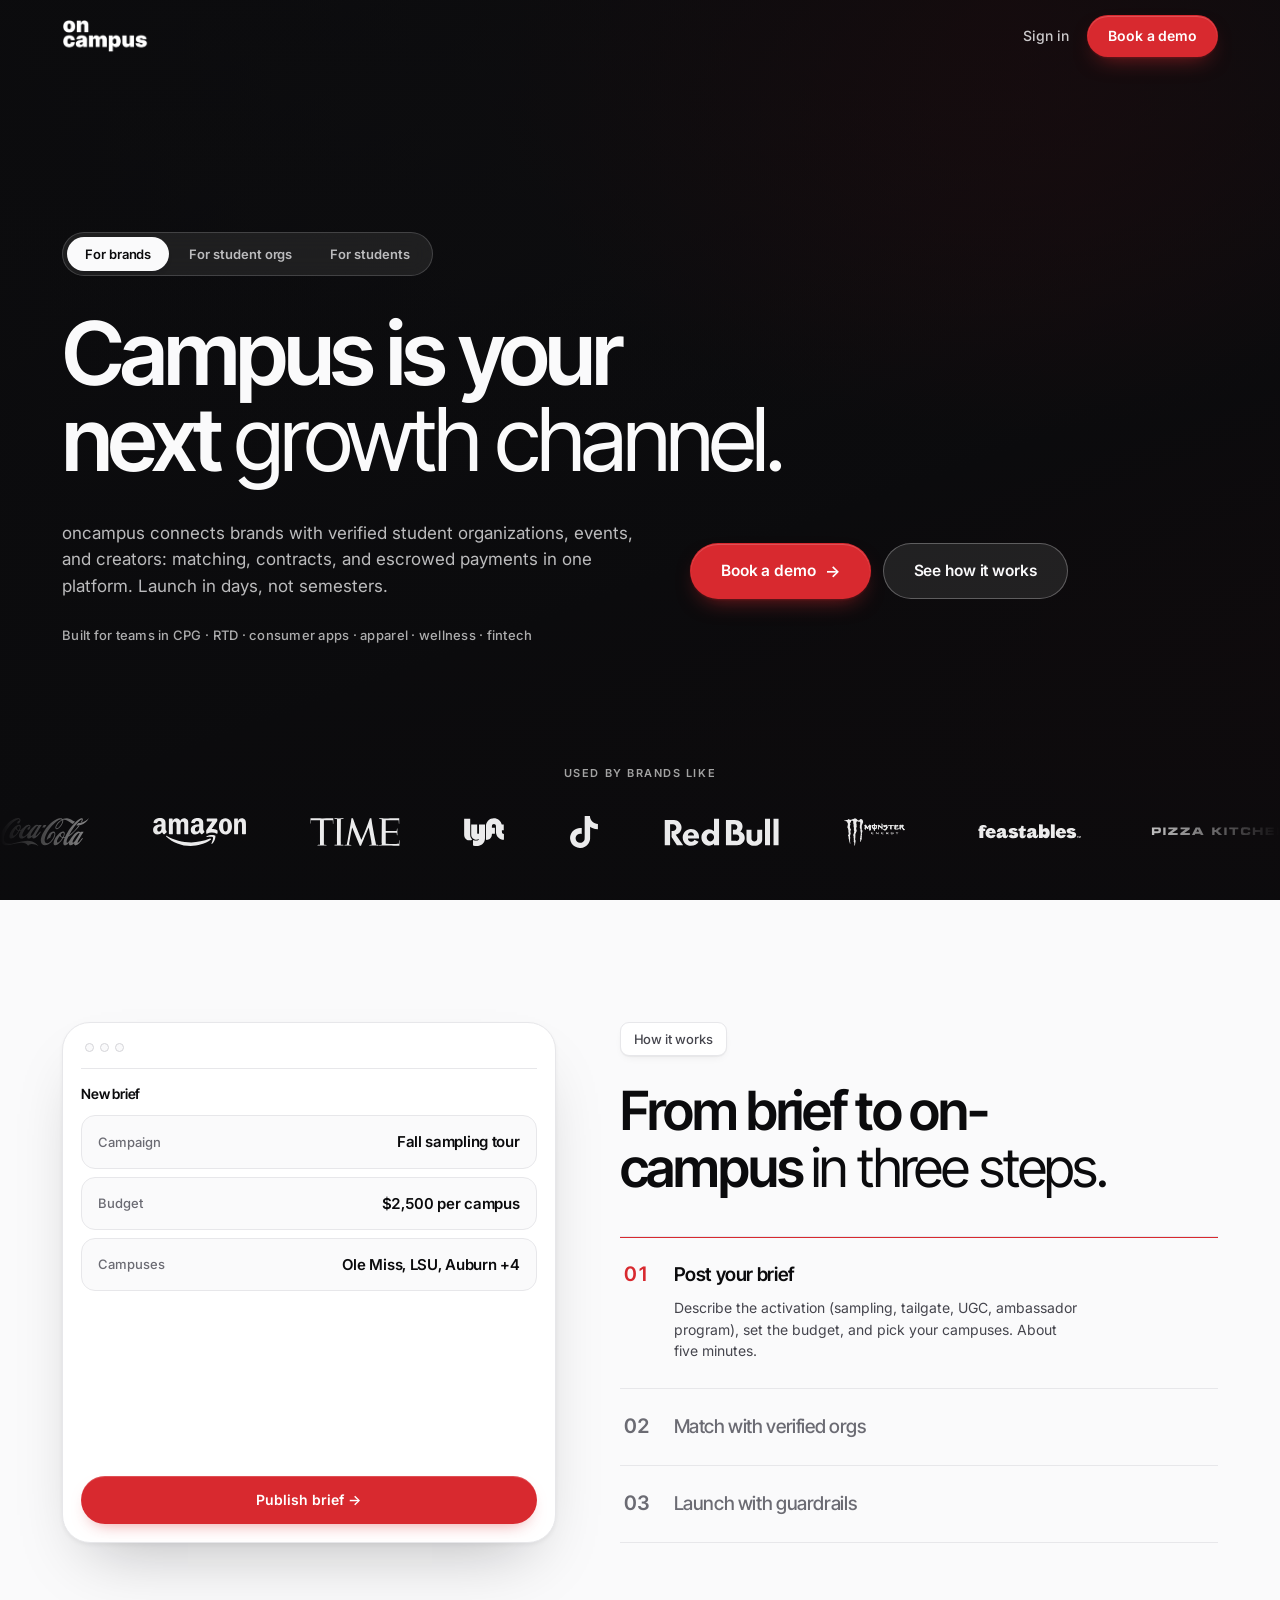
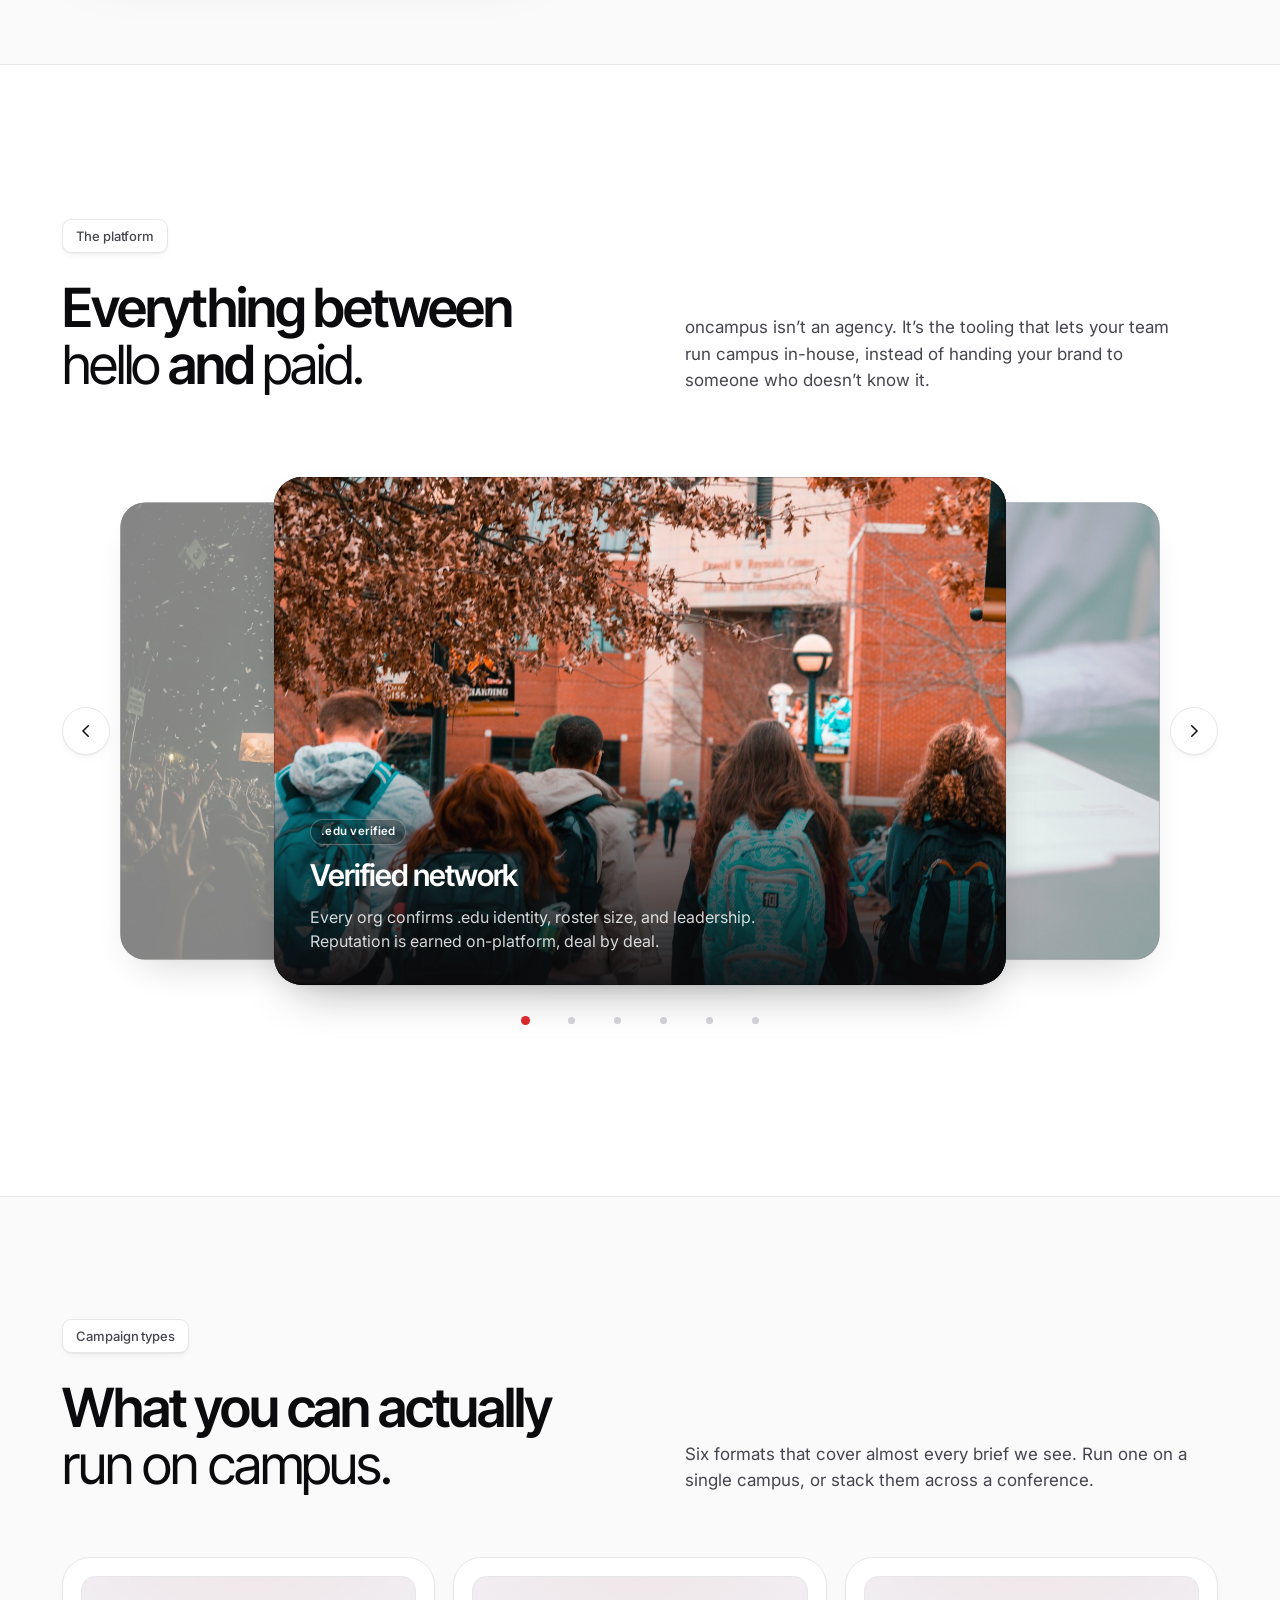
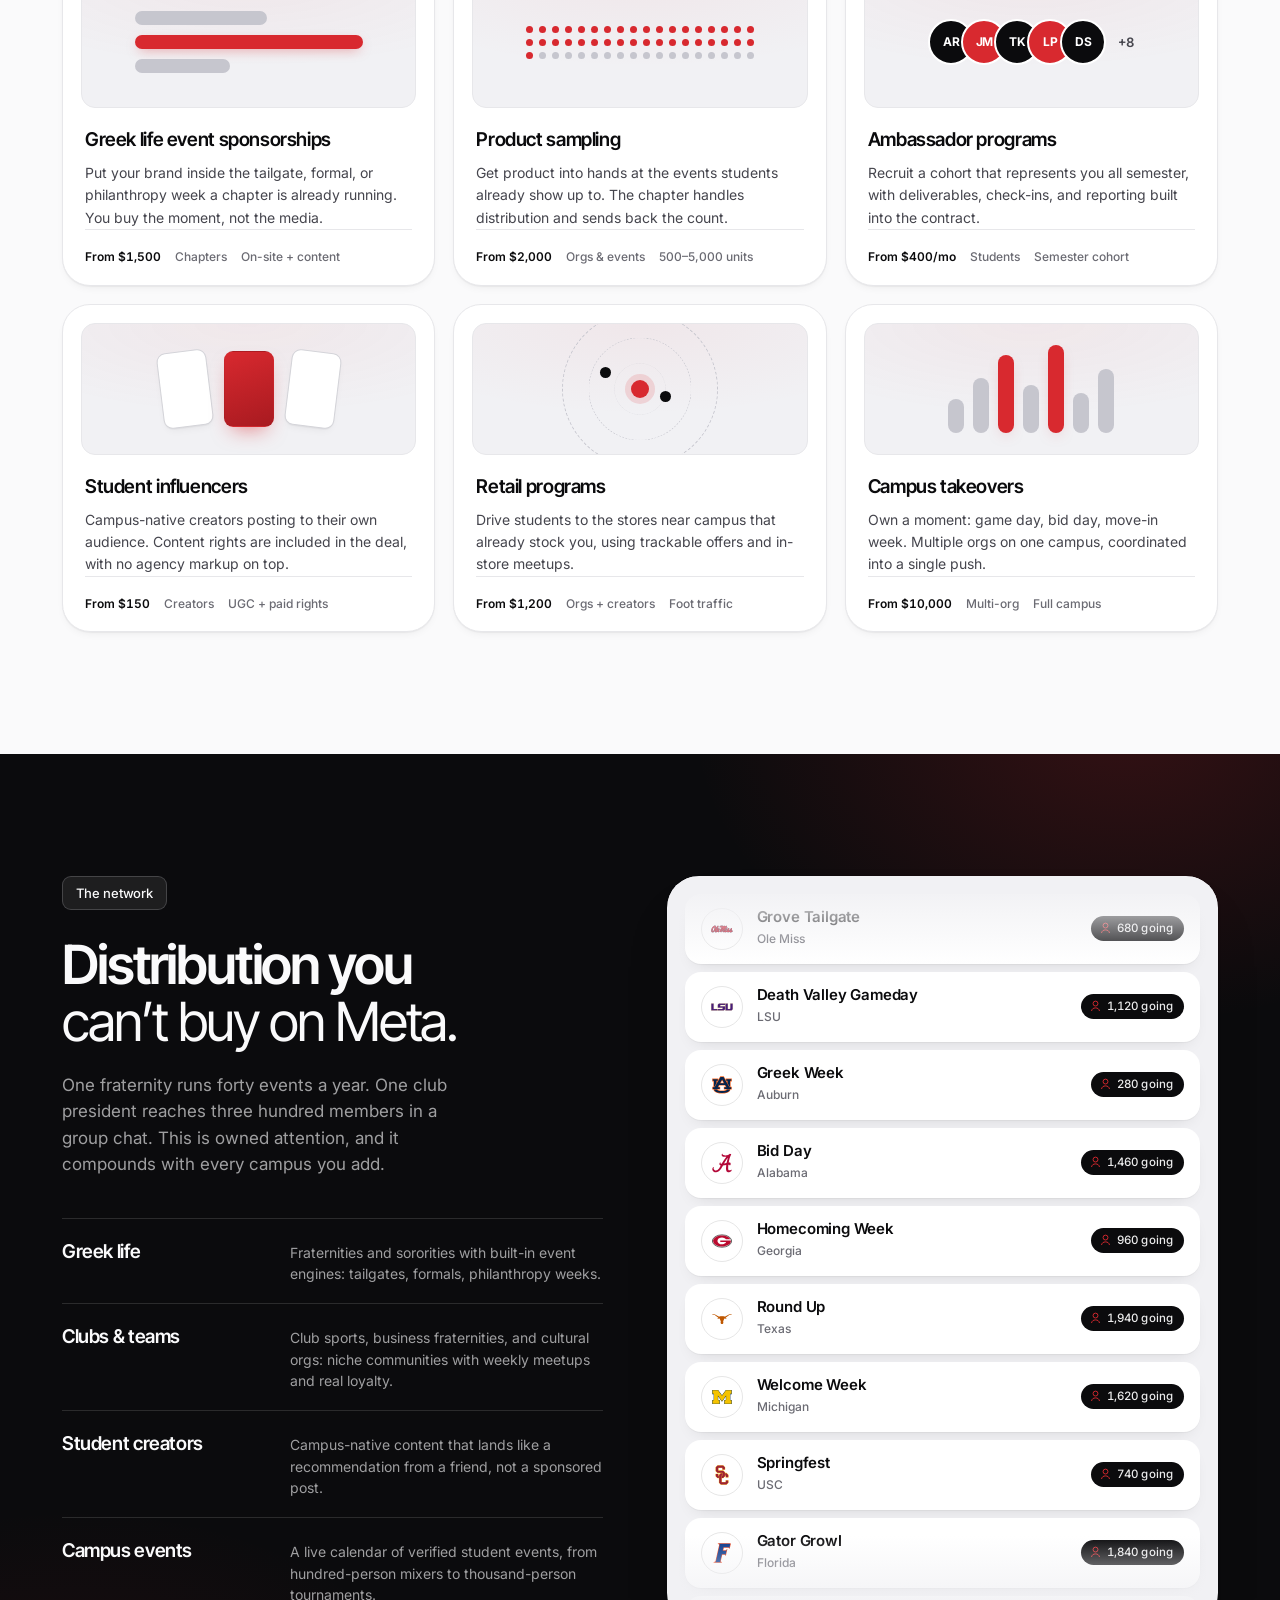
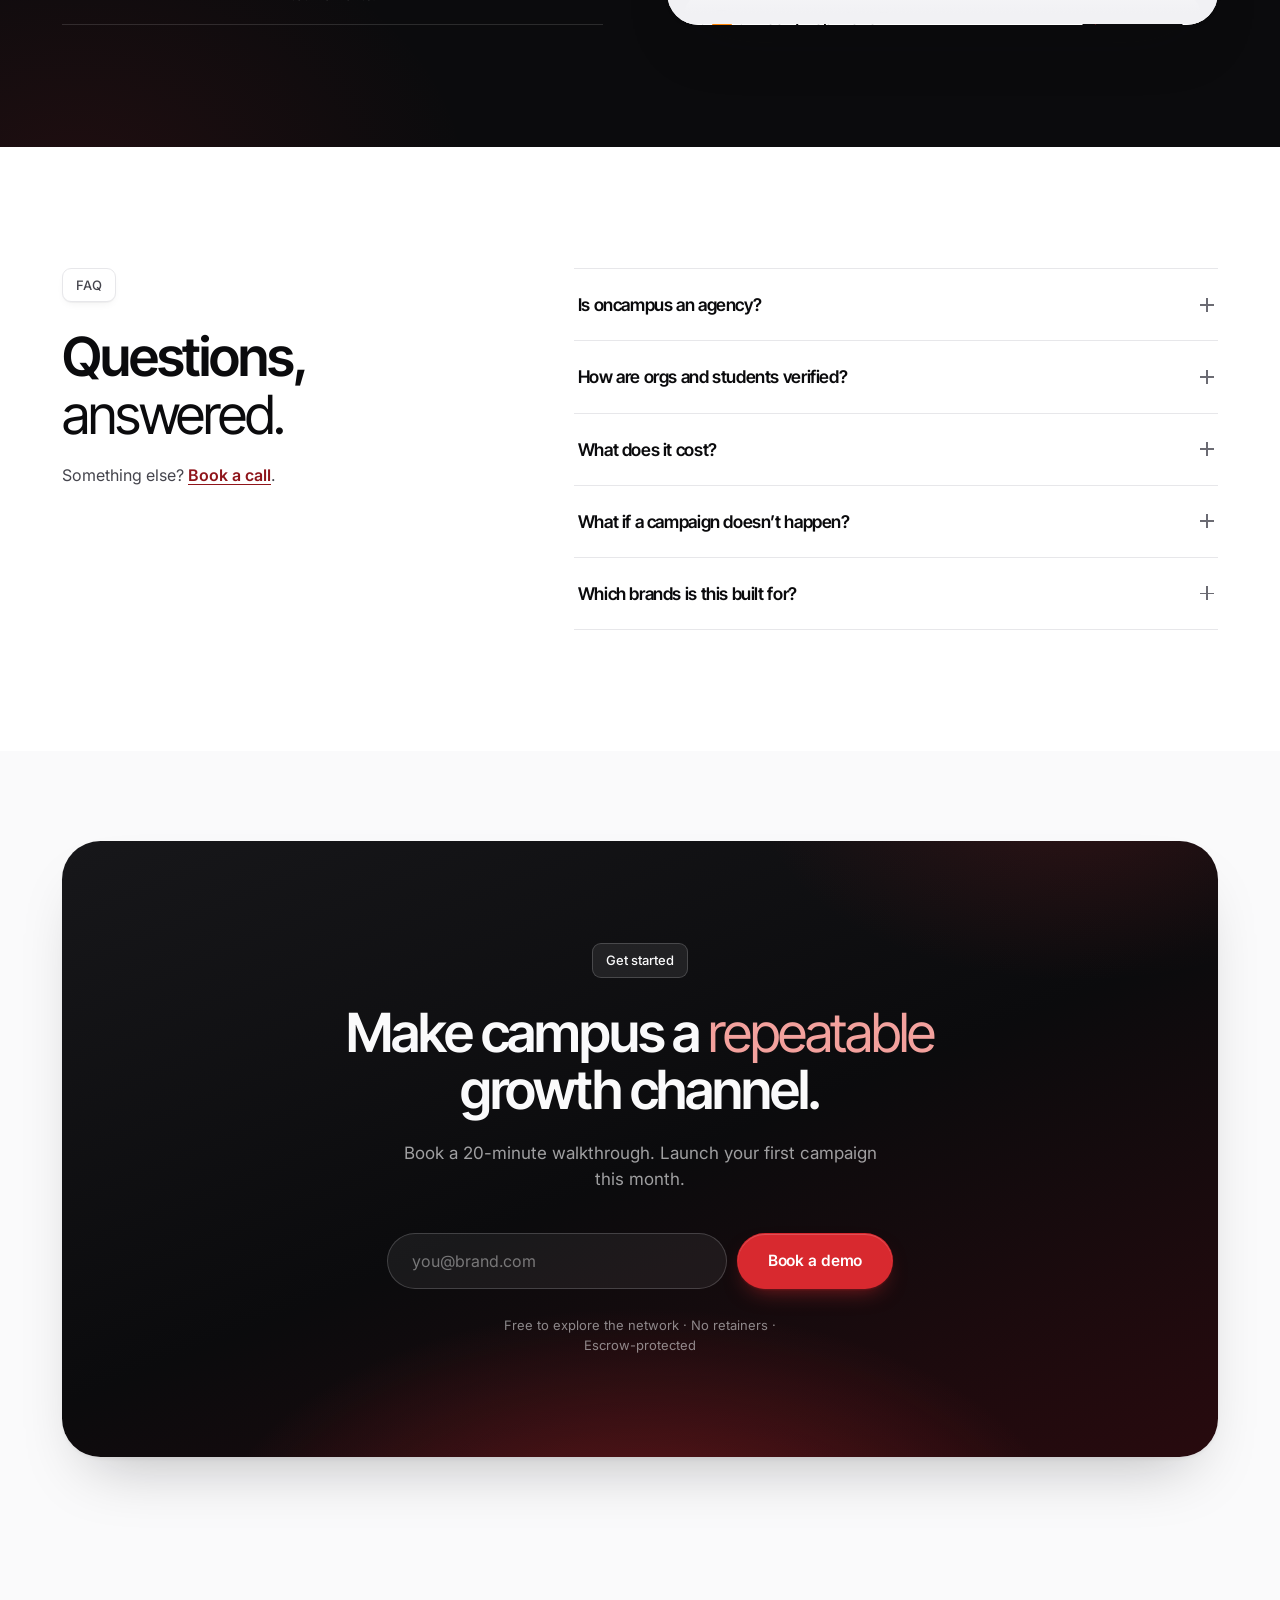
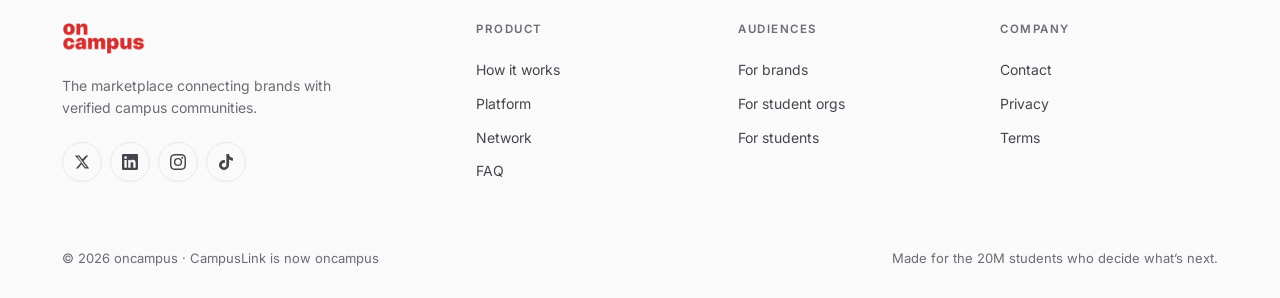
==== landing/index.html @ ac6a0d97 "Add CampusLink 2.0 landing page and brand-refresh prototype. Co-authored-by: Cursor <cursoragent@cur" ====
<!DOCTYPE html>
<html lang="en">
<head>
  <meta charset="UTF-8" />
  <meta name="viewport" content="width=device-width, initial-scale=1, viewport-fit=cover" />
  <title>oncampus | The campus marketing platform</title>
  <meta name="description" content="oncampus connects brands with verified student organizations, events, and creators: matching, contracts, and escrowed payments in one platform. Launch campus campaigns in days." />
  <meta property="og:title" content="oncampus | The campus marketing platform" />
  <meta property="og:description" content="Brands partner directly with verified campus orgs, events, and student creators, with contracts and protected payments built in." />
  <meta property="og:type" content="website" />
  <meta property="og:url" content="https://joincampuslink.com" />
  <meta property="og:image" content="https://joincampuslink.com/assets/oncampus-red.png" />
  <meta name="twitter:card" content="summary_large_image" />
  <meta name="twitter:title" content="oncampus | The campus marketing platform" />
  <meta name="twitter:description" content="Brands partner directly with verified campus orgs, events, and student creators, with contracts and protected payments built in." />
  <link rel="canonical" href="https://joincampuslink.com" />
  <link rel="icon" type="image/png" href="assets/oncampus-red.png" />
  <link rel="preconnect" href="https://fonts.googleapis.com" />
  <link rel="preconnect" href="https://fonts.gstatic.com" crossorigin />
  <link href="https://fonts.googleapis.com/css2?family=Inter:wght@400;500;600&family=Inter+Tight:wght@400;500;600;700&display=swap" rel="stylesheet" />
  <link rel="stylesheet" href="styles.css" />
</head>
<body data-audience="brands">

  <a class="skip-link" href="#top">Skip to content</a>

  <!-- ── NAV ── -->
  <header class="nav" id="siteNav">
    <div class="nav-inner">
      <a class="brand-link" href="#top" aria-label="oncampus home">
        <img class="brand-mark on-light" src="assets/oncampus-logo-red-transparent.png" alt="oncampus" width="132" height="34" />
        <img class="brand-mark on-dark" src="assets/oncampus-logo-white-clear.png" alt="" aria-hidden="true" width="132" height="34" />
      </a>
      <div class="nav-actions">
        <a class="text-link" href="#">Sign in</a>
        <a class="button button-red" id="navCta" href="#cta">Book a demo</a>
      </div>
    </div>
  </header>

  <main id="top">

    <!-- ── HERO ── -->
    <section class="hero">
      <div class="hero-stage">
        <!-- Decorative background footage. Swap the files in assets/ to change it. -->
        <div class="hero-media" aria-hidden="true">
          <video id="heroVideo" poster="assets/hero-brands.jpg"
                 autoplay muted loop playsinline preload="metadata"
                 disablepictureinpicture disableremoteplayback>
            <source id="heroVideoSrc" src="assets/hero-brands.mp4" type="video/mp4" />
          </video>
          <span class="hero-scrim"></span>
        </div>
        <div class="container">
          <div class="hero-copy">
          <div class="seg" id="audienceBar" role="tablist" aria-label="Choose your side of the marketplace">
            <span class="seg-thumb" aria-hidden="true"></span>
            <button class="is-active" role="tab" aria-selected="true" data-audience="brands">For brands</button>
            <button role="tab" aria-selected="false" data-audience="orgs">For student orgs</button>
            <button role="tab" aria-selected="false" data-audience="students">For students</button>
          </div>
          <h1 id="heroTitle">Campus is your next <em>growth channel.</em></h1>
          <div class="hero-meta">
            <p class="hero-sub" id="heroSub">
              oncampus connects brands with verified student organizations, events, and creators:
              matching, contracts, and escrowed payments in one platform. Launch in days, not semesters.
            </p>
            <div class="hero-actions">
              <a class="button button-red button-lg" id="heroPrimary" href="#cta">Book a demo<span class="arrow">→</span></a>
              <a class="button button-ghost button-lg" id="heroSecondary" href="#how">See how it works</a>
            </div>
          </div>
          <p class="hero-fine" id="heroFine">Built for teams in CPG · RTD · consumer apps · apparel · wellness · fintech</p>
        </div>
        </div>

        <div class="hero-logos" role="region" aria-label="Used by brands like Coca-Cola, Amazon, TIME, Lyft, TikTok, Red Bull, Monster Energy, Feastables, and California Pizza Kitchen">
          <p class="hero-logos-label">Used by brands like</p>
          <div class="hero-logos-viewport">
            <div class="hero-logos-track" aria-hidden="true">
              <ul class="hero-logos-set">
                <li><img src="assets/brands/coca-cola.svg" alt="" width="110" height="28" /></li>
                <li><img src="assets/brands/amazon.svg" alt="" width="110" height="28" /></li>
                <li><img src="assets/brands/time.svg" alt="" width="96" height="28" /></li>
                <li><img src="assets/brands/lyft.svg" alt="" width="72" height="28" /></li>
                <li><img class="is-mark" src="assets/brands/tiktok.svg" alt="" width="28" height="28" /></li>
                <li><img src="assets/brands/red-bull.svg" alt="" width="120" height="28" /></li>
                <li><img src="assets/brands/monster-energy.svg" alt="" width="90" height="28" /></li>
                <li><img src="assets/brands/feastables.svg" alt="" width="130" height="28" /></li>
                <li><img src="assets/brands/cpk.svg" alt="" width="140" height="28" /></li>
              </ul>
              <ul class="hero-logos-set">
                <li><img src="assets/brands/coca-cola.svg" alt="" width="110" height="28" /></li>
                <li><img src="assets/brands/amazon.svg" alt="" width="110" height="28" /></li>
                <li><img src="assets/brands/time.svg" alt="" width="96" height="28" /></li>
                <li><img src="assets/brands/lyft.svg" alt="" width="72" height="28" /></li>
                <li><img class="is-mark" src="assets/brands/tiktok.svg" alt="" width="28" height="28" /></li>
                <li><img src="assets/brands/red-bull.svg" alt="" width="120" height="28" /></li>
                <li><img src="assets/brands/monster-energy.svg" alt="" width="90" height="28" /></li>
                <li><img src="assets/brands/feastables.svg" alt="" width="130" height="28" /></li>
                <li><img src="assets/brands/cpk.svg" alt="" width="140" height="28" /></li>
              </ul>
            </div>
          </div>
        </div>
      </div>
    </section>

    <!-- ── HOW IT WORKS ── -->
    <section class="how" id="how">
      <div class="container how-grid">
        <div class="how-copy">
          <div class="section-head reveal">
            <span class="eyebrow" id="howEyebrow">How it works</span>
            <h2 id="howTitle">From brief to on-campus <em>in three steps.</em></h2>
          </div>
          <div class="how-steps" id="stepsList"></div>
        </div>
        <div class="how-screen reveal">
          <div class="screen">
            <div class="screen-chrome"><span></span><span></span><span></span></div>
            <div class="screen-body" id="stepPanels"></div>
          </div>
        </div>
      </div>
    </section>

    <!-- ── PLATFORM ── -->
    <section class="features" id="platform">
      <div class="container">
        <div class="section-head split reveal">
          <div>
            <span class="eyebrow" id="platformEyebrow">The platform</span>
            <h2 id="platformTitle">Everything between <em>hello</em> and <em>paid.</em></h2>
          </div>
          <p id="platformBody">oncampus isn’t an agency. It’s infrastructure: the tooling that makes thousands of authentic campus partnerships possible at once.</p>
        </div>
        <div class="feature-grid" id="featureGrid"></div>
        <div class="feature-deck" id="featureDeck" hidden>
          <p class="sr-only" id="featureDeckLive" aria-live="polite"></p>
          <div class="feature-deck-layout">
            <button type="button" class="feature-deck-btn" id="featureDeckPrev" aria-label="Previous capability">
              <svg viewBox="0 0 24 24" fill="none" stroke="currentColor" stroke-width="2" stroke-linecap="round" aria-hidden="true"><path d="M15 5 8 12l7 7"/></svg>
            </button>
            <div class="feature-deck-stage" id="featureDeckStage"></div>
            <button type="button" class="feature-deck-btn" id="featureDeckNext" aria-label="Next capability">
              <svg viewBox="0 0 24 24" fill="none" stroke="currentColor" stroke-width="2" stroke-linecap="round" aria-hidden="true"><path d="M9 5l7 7-7 7"/></svg>
            </button>
          </div>
          <div class="feature-deck-dots" id="featureDeckDots"></div>
        </div>
      </div>
    </section>

    <!-- ── CAMPAIGN TYPES (brands only) ── -->
    <section class="campaigns" id="campaigns" hidden>
      <div class="container">
        <div class="section-head split reveal">
          <div>
            <span class="eyebrow">Campaign types</span>
            <h2 id="campaignsTitle">What you can actually <em>run on campus.</em></h2>
          </div>
          <p id="campaignsBody">Six formats that cover almost every brief we see. Mix them, or start with one campus and one chapter.</p>
        </div>
        <div class="camp-grid" id="campGrid"></div>
      </div>
    </section>

    <!-- ── NETWORK (dark) ── -->
    <section class="network" id="network">
      <div class="container network-split">
        <div class="network-copy">
          <div class="section-head light reveal">
            <span class="eyebrow" id="networkEyebrow">The network</span>
            <h2 id="networkTitle">Distribution you <em>can’t buy on Meta.</em></h2>
            <p id="networkBody">One fraternity runs forty events a year. One club president reaches three hundred members in a group chat. This is owned attention, and it compounds with every campus you add.</p>
          </div>
          <ul class="net-list reveal" id="netList"></ul>
        </div>

        <!-- Live event feed. Athletic marks live in assets/schools/*.svg. -->
        <div class="feed-card reveal" aria-hidden="true">
          <div class="feed-track" id="feedTrack">
            <div class="feed-row">
              <img class="feed-logo" src="assets/schools/ole-miss.svg" alt="" width="38" height="38" loading="lazy" />
              <span class="feed-name">Grove Tailgate</span>
              <span class="feed-meta">Ole Miss</span>
              <span class="feed-metric"><svg class="feed-metric-icon" viewBox="0 0 24 24" fill="none" aria-hidden="true"><path d="M16.5 7.5A4.5 4.5 0 1 1 7.5 7.5a4.5 4.5 0 0 1 9 0Z" stroke="currentColor" stroke-width="1.75"/><path d="M19.25 20.5c-.45-2.9-3.4-5-7.25-5s-6.8 2.1-7.25 5" stroke="currentColor" stroke-width="1.75" stroke-linecap="round"/></svg>680 going</span>
            </div>
            <div class="feed-row">
              <img class="feed-logo" src="assets/schools/lsu.svg" alt="" width="38" height="38" loading="lazy" />
              <span class="feed-name">Death Valley Gameday</span>
              <span class="feed-meta">LSU</span>
              <span class="feed-metric"><svg class="feed-metric-icon" viewBox="0 0 24 24" fill="none" aria-hidden="true"><path d="M16.5 7.5A4.5 4.5 0 1 1 7.5 7.5a4.5 4.5 0 0 1 9 0Z" stroke="currentColor" stroke-width="1.75"/><path d="M19.25 20.5c-.45-2.9-3.4-5-7.25-5s-6.8 2.1-7.25 5" stroke="currentColor" stroke-width="1.75" stroke-linecap="round"/></svg>1,120 going</span>
            </div>
            <div class="feed-row">
              <img class="feed-logo" src="assets/schools/auburn.svg" alt="" width="38" height="38" loading="lazy" />
              <span class="feed-name">Greek Week</span>
              <span class="feed-meta">Auburn</span>
              <span class="feed-metric"><svg class="feed-metric-icon" viewBox="0 0 24 24" fill="none" aria-hidden="true"><path d="M16.5 7.5A4.5 4.5 0 1 1 7.5 7.5a4.5 4.5 0 0 1 9 0Z" stroke="currentColor" stroke-width="1.75"/><path d="M19.25 20.5c-.45-2.9-3.4-5-7.25-5s-6.8 2.1-7.25 5" stroke="currentColor" stroke-width="1.75" stroke-linecap="round"/></svg>280 going</span>
            </div>
            <div class="feed-row">
              <img class="feed-logo" src="assets/schools/alabama.svg" alt="" width="38" height="38" loading="lazy" />
              <span class="feed-name">Bid Day</span>
              <span class="feed-meta">Alabama</span>
              <span class="feed-metric"><svg class="feed-metric-icon" viewBox="0 0 24 24" fill="none" aria-hidden="true"><path d="M16.5 7.5A4.5 4.5 0 1 1 7.5 7.5a4.5 4.5 0 0 1 9 0Z" stroke="currentColor" stroke-width="1.75"/><path d="M19.25 20.5c-.45-2.9-3.4-5-7.25-5s-6.8 2.1-7.25 5" stroke="currentColor" stroke-width="1.75" stroke-linecap="round"/></svg>1,460 going</span>
            </div>
            <div class="feed-row">
              <img class="feed-logo" src="assets/schools/georgia.svg" alt="" width="38" height="38" loading="lazy" />
              <span class="feed-name">Homecoming Week</span>
              <span class="feed-meta">Georgia</span>
              <span class="feed-metric"><svg class="feed-metric-icon" viewBox="0 0 24 24" fill="none" aria-hidden="true"><path d="M16.5 7.5A4.5 4.5 0 1 1 7.5 7.5a4.5 4.5 0 0 1 9 0Z" stroke="currentColor" stroke-width="1.75"/><path d="M19.25 20.5c-.45-2.9-3.4-5-7.25-5s-6.8 2.1-7.25 5" stroke="currentColor" stroke-width="1.75" stroke-linecap="round"/></svg>960 going</span>
            </div>
            <div class="feed-row">
              <img class="feed-logo" src="assets/schools/texas.svg" alt="" width="38" height="38" loading="lazy" />
              <span class="feed-name">Round Up</span>
              <span class="feed-meta">Texas</span>
              <span class="feed-metric"><svg class="feed-metric-icon" viewBox="0 0 24 24" fill="none" aria-hidden="true"><path d="M16.5 7.5A4.5 4.5 0 1 1 7.5 7.5a4.5 4.5 0 0 1 9 0Z" stroke="currentColor" stroke-width="1.75"/><path d="M19.25 20.5c-.45-2.9-3.4-5-7.25-5s-6.8 2.1-7.25 5" stroke="currentColor" stroke-width="1.75" stroke-linecap="round"/></svg>1,940 going</span>
            </div>
            <div class="feed-row">
              <img class="feed-logo" src="assets/schools/michigan.svg" alt="" width="38" height="38" loading="lazy" />
              <span class="feed-name">Welcome Week</span>
              <span class="feed-meta">Michigan</span>
              <span class="feed-metric"><svg class="feed-metric-icon" viewBox="0 0 24 24" fill="none" aria-hidden="true"><path d="M16.5 7.5A4.5 4.5 0 1 1 7.5 7.5a4.5 4.5 0 0 1 9 0Z" stroke="currentColor" stroke-width="1.75"/><path d="M19.25 20.5c-.45-2.9-3.4-5-7.25-5s-6.8 2.1-7.25 5" stroke="currentColor" stroke-width="1.75" stroke-linecap="round"/></svg>1,620 going</span>
            </div>
            <div class="feed-row">
              <img class="feed-logo" src="assets/schools/usc.svg" alt="" width="38" height="38" loading="lazy" />
              <span class="feed-name">Springfest</span>
              <span class="feed-meta">USC</span>
              <span class="feed-metric"><svg class="feed-metric-icon" viewBox="0 0 24 24" fill="none" aria-hidden="true"><path d="M16.5 7.5A4.5 4.5 0 1 1 7.5 7.5a4.5 4.5 0 0 1 9 0Z" stroke="currentColor" stroke-width="1.75"/><path d="M19.25 20.5c-.45-2.9-3.4-5-7.25-5s-6.8 2.1-7.25 5" stroke="currentColor" stroke-width="1.75" stroke-linecap="round"/></svg>740 going</span>
            </div>
            <div class="feed-row">
              <img class="feed-logo" src="assets/schools/florida.svg" alt="" width="38" height="38" loading="lazy" />
              <span class="feed-name">Gator Growl</span>
              <span class="feed-meta">Florida</span>
              <span class="feed-metric"><svg class="feed-metric-icon" viewBox="0 0 24 24" fill="none" aria-hidden="true"><path d="M16.5 7.5A4.5 4.5 0 1 1 7.5 7.5a4.5 4.5 0 0 1 9 0Z" stroke="currentColor" stroke-width="1.75"/><path d="M19.25 20.5c-.45-2.9-3.4-5-7.25-5s-6.8 2.1-7.25 5" stroke="currentColor" stroke-width="1.75" stroke-linecap="round"/></svg>1,840 going</span>
            </div>
            <div class="feed-row">
              <img class="feed-logo" src="assets/schools/tennessee.svg" alt="" width="38" height="38" loading="lazy" />
              <span class="feed-name">Rocky Top Kickoff</span>
              <span class="feed-meta">Tennessee</span>
              <span class="feed-metric"><svg class="feed-metric-icon" viewBox="0 0 24 24" fill="none" aria-hidden="true"><path d="M16.5 7.5A4.5 4.5 0 1 1 7.5 7.5a4.5 4.5 0 0 1 9 0Z" stroke="currentColor" stroke-width="1.75"/><path d="M19.25 20.5c-.45-2.9-3.4-5-7.25-5s-6.8 2.1-7.25 5" stroke="currentColor" stroke-width="1.75" stroke-linecap="round"/></svg>1,280 going</span>
            </div>
            <div class="feed-row">
              <img class="feed-logo" src="assets/schools/clemson.svg" alt="" width="38" height="38" loading="lazy" />
              <span class="feed-name">Tiger Rally</span>
              <span class="feed-meta">Clemson</span>
              <span class="feed-metric"><svg class="feed-metric-icon" viewBox="0 0 24 24" fill="none" aria-hidden="true"><path d="M16.5 7.5A4.5 4.5 0 1 1 7.5 7.5a4.5 4.5 0 0 1 9 0Z" stroke="currentColor" stroke-width="1.75"/><path d="M19.25 20.5c-.45-2.9-3.4-5-7.25-5s-6.8 2.1-7.25 5" stroke="currentColor" stroke-width="1.75" stroke-linecap="round"/></svg>410 going</span>
            </div>
            <div class="feed-row">
              <img class="feed-logo" src="assets/schools/wisconsin.svg" alt="" width="38" height="38" loading="lazy" />
              <span class="feed-name">Badger Bash</span>
              <span class="feed-meta">Wisconsin</span>
              <span class="feed-metric"><svg class="feed-metric-icon" viewBox="0 0 24 24" fill="none" aria-hidden="true"><path d="M16.5 7.5A4.5 4.5 0 1 1 7.5 7.5a4.5 4.5 0 0 1 9 0Z" stroke="currentColor" stroke-width="1.75"/><path d="M19.25 20.5c-.45-2.9-3.4-5-7.25-5s-6.8 2.1-7.25 5" stroke="currentColor" stroke-width="1.75" stroke-linecap="round"/></svg>890 going</span>
            </div>
            <div class="feed-row">
              <img class="feed-logo" src="assets/schools/ole-miss.svg" alt="" width="38" height="38" loading="lazy" />
              <span class="feed-name">Grove Tailgate</span>
              <span class="feed-meta">Ole Miss</span>
              <span class="feed-metric"><svg class="feed-metric-icon" viewBox="0 0 24 24" fill="none" aria-hidden="true"><path d="M16.5 7.5A4.5 4.5 0 1 1 7.5 7.5a4.5 4.5 0 0 1 9 0Z" stroke="currentColor" stroke-width="1.75"/><path d="M19.25 20.5c-.45-2.9-3.4-5-7.25-5s-6.8 2.1-7.25 5" stroke="currentColor" stroke-width="1.75" stroke-linecap="round"/></svg>680 going</span>
            </div>
            <div class="feed-row">
              <img class="feed-logo" src="assets/schools/lsu.svg" alt="" width="38" height="38" loading="lazy" />
              <span class="feed-name">Death Valley Gameday</span>
              <span class="feed-meta">LSU</span>
              <span class="feed-metric"><svg class="feed-metric-icon" viewBox="0 0 24 24" fill="none" aria-hidden="true"><path d="M16.5 7.5A4.5 4.5 0 1 1 7.5 7.5a4.5 4.5 0 0 1 9 0Z" stroke="currentColor" stroke-width="1.75"/><path d="M19.25 20.5c-.45-2.9-3.4-5-7.25-5s-6.8 2.1-7.25 5" stroke="currentColor" stroke-width="1.75" stroke-linecap="round"/></svg>1,120 going</span>
            </div>
            <div class="feed-row">
              <img class="feed-logo" src="assets/schools/auburn.svg" alt="" width="38" height="38" loading="lazy" />
              <span class="feed-name">Greek Week</span>
              <span class="feed-meta">Auburn</span>
              <span class="feed-metric"><svg class="feed-metric-icon" viewBox="0 0 24 24" fill="none" aria-hidden="true"><path d="M16.5 7.5A4.5 4.5 0 1 1 7.5 7.5a4.5 4.5 0 0 1 9 0Z" stroke="currentColor" stroke-width="1.75"/><path d="M19.25 20.5c-.45-2.9-3.4-5-7.25-5s-6.8 2.1-7.25 5" stroke="currentColor" stroke-width="1.75" stroke-linecap="round"/></svg>280 going</span>
            </div>
            <div class="feed-row">
              <img class="feed-logo" src="assets/schools/alabama.svg" alt="" width="38" height="38" loading="lazy" />
              <span class="feed-name">Bid Day</span>
              <span class="feed-meta">Alabama</span>
              <span class="feed-metric"><svg class="feed-metric-icon" viewBox="0 0 24 24" fill="none" aria-hidden="true"><path d="M16.5 7.5A4.5 4.5 0 1 1 7.5 7.5a4.5 4.5 0 0 1 9 0Z" stroke="currentColor" stroke-width="1.75"/><path d="M19.25 20.5c-.45-2.9-3.4-5-7.25-5s-6.8 2.1-7.25 5" stroke="currentColor" stroke-width="1.75" stroke-linecap="round"/></svg>1,460 going</span>
            </div>
            <div class="feed-row">
              <img class="feed-logo" src="assets/schools/georgia.svg" alt="" width="38" height="38" loading="lazy" />
              <span class="feed-name">Homecoming Week</span>
              <span class="feed-meta">Georgia</span>
              <span class="feed-metric"><svg class="feed-metric-icon" viewBox="0 0 24 24" fill="none" aria-hidden="true"><path d="M16.5 7.5A4.5 4.5 0 1 1 7.5 7.5a4.5 4.5 0 0 1 9 0Z" stroke="currentColor" stroke-width="1.75"/><path d="M19.25 20.5c-.45-2.9-3.4-5-7.25-5s-6.8 2.1-7.25 5" stroke="currentColor" stroke-width="1.75" stroke-linecap="round"/></svg>960 going</span>
            </div>
            <div class="feed-row">
              <img class="feed-logo" src="assets/schools/texas.svg" alt="" width="38" height="38" loading="lazy" />
              <span class="feed-name">Round Up</span>
              <span class="feed-meta">Texas</span>
              <span class="feed-metric"><svg class="feed-metric-icon" viewBox="0 0 24 24" fill="none" aria-hidden="true"><path d="M16.5 7.5A4.5 4.5 0 1 1 7.5 7.5a4.5 4.5 0 0 1 9 0Z" stroke="currentColor" stroke-width="1.75"/><path d="M19.25 20.5c-.45-2.9-3.4-5-7.25-5s-6.8 2.1-7.25 5" stroke="currentColor" stroke-width="1.75" stroke-linecap="round"/></svg>1,940 going</span>
            </div>
            <div class="feed-row">
              <img class="feed-logo" src="assets/schools/michigan.svg" alt="" width="38" height="38" loading="lazy" />
              <span class="feed-name">Welcome Week</span>
              <span class="feed-meta">Michigan</span>
              <span class="feed-metric"><svg class="feed-metric-icon" viewBox="0 0 24 24" fill="none" aria-hidden="true"><path d="M16.5 7.5A4.5 4.5 0 1 1 7.5 7.5a4.5 4.5 0 0 1 9 0Z" stroke="currentColor" stroke-width="1.75"/><path d="M19.25 20.5c-.45-2.9-3.4-5-7.25-5s-6.8 2.1-7.25 5" stroke="currentColor" stroke-width="1.75" stroke-linecap="round"/></svg>1,620 going</span>
            </div>
            <div class="feed-row">
              <img class="feed-logo" src="assets/schools/usc.svg" alt="" width="38" height="38" loading="lazy" />
              <span class="feed-name">Springfest</span>
              <span class="feed-meta">USC</span>
              <span class="feed-metric"><svg class="feed-metric-icon" viewBox="0 0 24 24" fill="none" aria-hidden="true"><path d="M16.5 7.5A4.5 4.5 0 1 1 7.5 7.5a4.5 4.5 0 0 1 9 0Z" stroke="currentColor" stroke-width="1.75"/><path d="M19.25 20.5c-.45-2.9-3.4-5-7.25-5s-6.8 2.1-7.25 5" stroke="currentColor" stroke-width="1.75" stroke-linecap="round"/></svg>740 going</span>
            </div>
            <div class="feed-row">
              <img class="feed-logo" src="assets/schools/florida.svg" alt="" width="38" height="38" loading="lazy" />
              <span class="feed-name">Gator Growl</span>
              <span class="feed-meta">Florida</span>
              <span class="feed-metric"><svg class="feed-metric-icon" viewBox="0 0 24 24" fill="none" aria-hidden="true"><path d="M16.5 7.5A4.5 4.5 0 1 1 7.5 7.5a4.5 4.5 0 0 1 9 0Z" stroke="currentColor" stroke-width="1.75"/><path d="M19.25 20.5c-.45-2.9-3.4-5-7.25-5s-6.8 2.1-7.25 5" stroke="currentColor" stroke-width="1.75" stroke-linecap="round"/></svg>1,840 going</span>
            </div>
            <div class="feed-row">
              <img class="feed-logo" src="assets/schools/tennessee.svg" alt="" width="38" height="38" loading="lazy" />
              <span class="feed-name">Rocky Top Kickoff</span>
              <span class="feed-meta">Tennessee</span>
              <span class="feed-metric"><svg class="feed-metric-icon" viewBox="0 0 24 24" fill="none" aria-hidden="true"><path d="M16.5 7.5A4.5 4.5 0 1 1 7.5 7.5a4.5 4.5 0 0 1 9 0Z" stroke="currentColor" stroke-width="1.75"/><path d="M19.25 20.5c-.45-2.9-3.4-5-7.25-5s-6.8 2.1-7.25 5" stroke="currentColor" stroke-width="1.75" stroke-linecap="round"/></svg>1,280 going</span>
            </div>
            <div class="feed-row">
              <img class="feed-logo" src="assets/schools/clemson.svg" alt="" width="38" height="38" loading="lazy" />
              <span class="feed-name">Tiger Rally</span>
              <span class="feed-meta">Clemson</span>
              <span class="feed-metric"><svg class="feed-metric-icon" viewBox="0 0 24 24" fill="none" aria-hidden="true"><path d="M16.5 7.5A4.5 4.5 0 1 1 7.5 7.5a4.5 4.5 0 0 1 9 0Z" stroke="currentColor" stroke-width="1.75"/><path d="M19.25 20.5c-.45-2.9-3.4-5-7.25-5s-6.8 2.1-7.25 5" stroke="currentColor" stroke-width="1.75" stroke-linecap="round"/></svg>410 going</span>
            </div>
            <div class="feed-row">
              <img class="feed-logo" src="assets/schools/wisconsin.svg" alt="" width="38" height="38" loading="lazy" />
              <span class="feed-name">Badger Bash</span>
              <span class="feed-meta">Wisconsin</span>
              <span class="feed-metric"><svg class="feed-metric-icon" viewBox="0 0 24 24" fill="none" aria-hidden="true"><path d="M16.5 7.5A4.5 4.5 0 1 1 7.5 7.5a4.5 4.5 0 0 1 9 0Z" stroke="currentColor" stroke-width="1.75"/><path d="M19.25 20.5c-.45-2.9-3.4-5-7.25-5s-6.8 2.1-7.25 5" stroke="currentColor" stroke-width="1.75" stroke-linecap="round"/></svg>890 going</span>
            </div>
          </div>
        </div>
      </div>
    </section>

    <!-- ── FAQ ── -->
    <section class="faq" id="faq">
      <div class="container faq-grid">
        <div class="faq-head reveal">
          <span class="eyebrow">FAQ</span>
          <h2 id="faqTitle">Questions, <em>answered.</em></h2>
          <p id="faqNote">Something else? <a href="#cta">Book a call</a>.</p>
        </div>
        <div class="faq-list" id="faqList"></div>
      </div>
    </section>

    <!-- ── CTA ── -->
    <section class="cta" id="cta">
      <div class="container cta-inner reveal">
        <span class="eyebrow light" id="ctaEyebrow">Get started</span>
        <h2 id="ctaTitle">Make campus a <em>repeatable</em> growth channel.</h2>
        <p id="ctaSub">Book a 20-minute walkthrough. Launch your first campaign this month.</p>
        <form class="cta-form" id="ctaForm">
          <input type="email" id="ctaEmail" placeholder="you@brand.com" aria-label="Email" required />
          <button class="button button-red button-lg" id="ctaButton" type="submit">Book a demo</button>
        </form>
        <p class="cta-fine" id="ctaFine">Free to explore the network · No retainers · Escrow-protected</p>
      </div>
    </section>
  </main>

  <!-- ── FOOTER ── -->
  <footer class="footer">
    <div class="container footer-grid">
      <div class="footer-brand-col">
        <a class="footer-brand" href="#top">
          <img src="assets/oncampus-logo-red-transparent.png" alt="oncampus" width="132" height="32" loading="lazy" />
        </a>
        <p>The marketplace connecting brands with verified campus communities.</p>
        <div class="footer-social">
          <a href="https://x.com" aria-label="X">
            <svg viewBox="0 0 24 24" aria-hidden="true"><path fill="currentColor" d="M18.244 2.25h3.308l-7.227 8.26 8.502 11.24H16.17l-4.714-6.231-5.401 6.231H2.744l7.727-8.828L1.254 2.25H8.08l4.253 5.622L18.244 2.25zm-1.161 17.52h1.833L7.084 4.126H5.117z"/></svg>
          </a>
          <a href="https://linkedin.com" aria-label="LinkedIn">
            <svg viewBox="0 0 24 24" aria-hidden="true"><path fill="currentColor" d="M20.447 20.452h-3.554v-5.569c0-1.328-.027-3.037-1.852-3.037-1.853 0-2.136 1.445-2.136 2.939v5.667H9.351V9h3.414v1.561h.046c.477-.9 1.637-1.85 3.37-1.85 3.601 0 4.267 2.37 4.267 5.455v6.286zM5.337 7.433c-1.144 0-2.063-.926-2.063-2.065 0-1.138.92-2.063 2.063-2.063 1.14 0 2.064.925 2.064 2.063 0 1.139-.925 2.065-2.064 2.065zm1.782 13.019H3.555V9h3.564v11.452zM22.225 0H1.771C.792 0 0 .774 0 1.729v20.542C0 23.227.792 24 1.771 24h20.451C23.2 24 24 23.227 24 22.271V1.729C24 .774 23.2 0 22.222 0h.003z"/></svg>
          </a>
          <a href="https://instagram.com" aria-label="Instagram">
            <svg viewBox="0 0 24 24" aria-hidden="true"><path fill="currentColor" d="M12 2.163c3.204 0 3.584.012 4.85.07 1.366.062 2.633.332 3.608 1.308.975.975 1.245 2.242 1.308 3.608.058 1.266.069 1.646.069 4.85s-.012 3.584-.07 4.85c-.062 1.366-.332 2.633-1.308 3.608-.975.975-2.242 1.245-3.608 1.308-1.266.058-1.646.069-4.85.069s-3.584-.012-4.85-.07c-1.366-.062-2.633-.332-3.608-1.308-.975-.975-1.245-2.242-1.308-3.608C2.175 15.584 2.163 15.204 2.163 12s.012-3.584.07-4.85c.062-1.366.332-2.633 1.308-3.608C4.516 2.567 5.783 2.297 7.149 2.235 8.416 2.175 8.796 2.163 12 2.163zM12 0C8.741 0 8.332.014 7.052.072 5.771.13 4.9.333 4.153.63c-.789.306-1.459.717-2.126 1.384S.935 3.35.63 4.14C.333 4.905.131 5.775.072 7.053.014 8.333 0 8.741 0 12s.014 3.667.072 4.947c.06 1.277.261 2.148.558 2.913.306.788.717 1.459 1.384 2.126.667.666 1.336 1.079 2.126 1.384.766.296 1.636.499 2.913.558C8.333 23.986 8.741 24 12 24s3.667-.014 4.947-.072c1.277-.06 2.148-.262 2.913-.558.788-.306 1.459-.718 2.126-1.384.666-.667 1.079-1.335 1.384-2.126.296-.765.499-1.636.558-2.913.058-1.28.072-1.687.072-4.947s-.014-3.667-.072-4.947c-.06-1.277-.262-2.149-.558-2.913-.306-.789-.718-1.459-1.384-2.126C21.319 1.347 20.651.935 19.86.63c-.765-.297-1.636-.499-2.913-.558C15.667.014 15.259 0 12 0zm0 5.838a6.162 6.162 0 1 0 0 12.324 6.162 6.162 0 0 0 0-12.324zM12 16a4 4 0 1 1 0-8 4 4 0 0 1 0 8zm6.406-11.845a1.44 1.44 0 1 0 0 2.881 1.44 1.44 0 0 0 0-2.881z"/></svg>
          </a>
          <a href="https://tiktok.com" aria-label="TikTok">
            <svg viewBox="0 0 24 24" aria-hidden="true"><path fill="currentColor" d="M12.525.02c1.31-.02 2.61-.01 3.91-.02.08 1.53.63 3.09 1.75 4.17 1.12 1.11 2.7 1.62 4.24 1.79v4.03c-1.44-.05-2.89-.35-4.2-.97-.57-.26-1.1-.59-1.62-.93-.01 2.92.01 5.84-.02 8.75-.08 1.4-.54 2.79-1.35 3.94-1.31 1.92-3.58 3.17-5.91 3.21-1.43.08-2.86-.31-4.08-1.03-2.02-1.19-3.44-3.37-3.65-5.71-.02-.5-.03-1-.01-1.49.18-1.9 1.12-3.72 2.58-4.96 1.66-1.44 3.98-2.13 6.15-1.72.02 1.48-.04 2.96-.04 4.44-.99-.32-2.15-.23-3.02.37-.63.41-1.11 1.04-1.36 1.75-.21.51-.15 1.07-.14 1.61.24 1.64 1.82 3.02 3.5 2.87 1.12-.01 2.19-.66 2.77-1.61.19-.33.4-.67.41-1.06.1-1.79.06-3.57.07-5.36.01-4.03-.01-8.05.02-12.07z"/></svg>
          </a>
        </div>
      </div>
      <div class="footer-col">
        <h4>Product</h4>
        <a href="#how">How it works</a>
        <a href="#platform">Platform</a>
        <a href="#network">Network</a>
        <a href="#faq">FAQ</a>
      </div>
      <div class="footer-col">
        <h4>Audiences</h4>
        <a href="?for=brands">For brands</a>
        <a href="?for=orgs">For student orgs</a>
        <a href="?for=students">For students</a>
      </div>
      <div class="footer-col">
        <h4>Company</h4>
        <a href="mailto:hello@joincampuslink.com">Contact</a>
        <a href="#">Privacy</a>
        <a href="#">Terms</a>
      </div>
    </div>
    <div class="container footer-bottom">
      <span>© 2026 oncampus · CampusLink is now oncampus</span>
      <span>Made for the 20M students who decide what’s next.</span>
    </div>
  </footer>

  <script type="application/ld+json">
  {
    "@context": "https://schema.org",
    "@type": "Organization",
    "name": "oncampus",
    "alternateName": "CampusLink",
    "url": "https://joincampuslink.com",
    "logo": "https://joincampuslink.com/assets/oncampus-red.png",
    "description": "The marketplace connecting brands with verified college events, organizations, and student creators.",
    "email": "hello@joincampuslink.com"
  }
  </script>
  <script src="app.js"></script>
</body>
</html>
---- landing/styles.css ----
/* ═══════════════════════════════════════════════════════════════
   oncampus — landing
   Light editorial, high-contrast.
   Brand: red #D8292F on neutral greys. No italics anywhere —
   emphasis is carried by weight.
   Type: Inter Tight (display) · Inter (UI/body).
   Structure carried by hairline rules and negative space —
   not by boxes.
   ═══════════════════════════════════════════════════════════════ */

:root {
  /* ── Brand ── */
  --red: #d8292f;
  --red-deep: #a81a20;
  --red-ink: #8f151b;          /* red that passes on paper at small sizes */
  --red-tint: rgba(216, 41, 47, 0.06);
  --red-line: rgba(216, 41, 47, 0.22);
  --red-glow: rgba(216, 41, 47, 0.5);
  --red-light: #f3a19d;        /* red for dark surfaces */

  /* ── Neutrals — pure greys, no warm cast ── */
  --ink: #0b0b0d;
  --ink-2: #45454d;
  --muted: #6b6b73;            /* clears 4.5:1 on white, paper and paper-2 */
  --line: #e7e7ea;
  --line-2: #d4d4d9;
  --paper: #fafafb;
  --paper-2: #f1f1f4;          /* second light band, so sections read distinctly */
  --surface: #ffffff;
  --dark: #0b0b0d;
  --dark-2: #17171a;
  --on-dark: #fafafb;
  --on-dark-2: rgba(250, 250, 251, 0.62);
  --on-dark-3: rgba(250, 250, 251, 0.52);   /* 5.3:1 on the dark surfaces */
  --on-dark-line: rgba(250, 250, 251, 0.13);

  /* ── Type scale ── */
  --fs-display: clamp(36px, 7.2vw, 88px);
  --fs-h2: clamp(28px, 4.4vw, 54px);
  --fs-h3: 19px;
  --fs-lead: clamp(17px, 1.25vw, 19px);
  --fs-body: 16px;
  --fs-sm: 14px;
  --fs-xs: 13px;
  --fs-label: 12px;

  /* ── Space ── */
  --gutter: 32px;
  --section: clamp(64px, 9.5vw, 136px);

  /* ── Radius ── */
  --r-sm: 10px;
  --r-md: 14px;
  --r-lg: 20px;
  --r-xl: 28px;
  --r-pill: 999px;

  /* ── Elevation ── */
  --lift-1: 0 1px 1px rgba(11, 11, 13, 0.04), 0 4px 10px -4px rgba(11, 11, 13, 0.08);
  --lift-2: 0 1px 2px rgba(11, 11, 13, 0.05), 0 12px 26px -12px rgba(11, 11, 13, 0.16);
  --lift-3: 0 2px 4px rgba(11, 11, 13, 0.05), 0 32px 64px -28px rgba(11, 11, 13, 0.28);

  --ease: cubic-bezier(0.2, 0, 0, 1);
  --ease-out: cubic-bezier(0.22, 1, 0.36, 1);
}

*,
*::before,
*::after { margin: 0; padding: 0; box-sizing: border-box; }

html {
  scroll-behavior: smooth;
  scroll-padding-block-start: calc(88px + env(safe-area-inset-top, 0px));
}

body {
  font-family: "Inter", system-ui, -apple-system, sans-serif;
  font-size: var(--fs-body);
  background: var(--paper);
  color: var(--ink);
  line-height: 1.55;
  -webkit-font-smoothing: antialiased;
  -moz-osx-font-smoothing: grayscale;
  overflow-x: hidden;
}

::selection { background: var(--red); color: #fff; }

.container {
  width: 100%;
  max-width: 1220px;
  margin-inline: auto;
  padding-left: max(var(--gutter), env(safe-area-inset-left, 0px));
  padding-right: max(var(--gutter), env(safe-area-inset-right, 0px));
}

/* ═══════════ TYPE ═══════════ */

h1, h2, h3, h4 {
  font-family: "Inter Tight", "Inter", system-ui, sans-serif;
  font-weight: 600;
  line-height: 1.06;
  letter-spacing: -0.035em;
  text-wrap: balance;
}

h1 {
  font-size: var(--fs-display);
  line-height: 0.98;
  letter-spacing: -0.045em;
}
h2 { font-size: var(--fs-h2); letter-spacing: -0.04em; }
h3 { font-size: var(--fs-h3); letter-spacing: -0.02em; line-height: 1.25; }

/* Emphasis is carried by weight, never by italics. */
em,
i {
  font-style: normal;
  font-weight: 400;
}
h1 em, h2 em { font-weight: 400; }

p { text-wrap: pretty; }

/* ── Section mark ──
   A quiet tag, not a badge: soft-cornered, one hairline border, no dot.
   The label inside it is what makes each section its own. */
.eyebrow {
  display: inline-flex;
  align-items: center;
  font-size: var(--fs-xs);
  font-weight: 500;
  letter-spacing: -0.005em;
  color: var(--ink-2);
  background: var(--surface);
  border: 1px solid var(--line);
  border-radius: 9px;
  padding: 6px 13px;
  box-shadow: var(--lift-1);
  margin-bottom: 26px;
}
.section-head.light .eyebrow,
.eyebrow.light {
  color: var(--on-dark);
  background: rgba(250, 250, 251, 0.08);
  border-color: rgba(250, 250, 251, 0.18);
  box-shadow: none;
}

.section-head { max-width: 34ch; margin-bottom: clamp(48px, 5vw, 72px); }
.section-head h2 + p {
  margin-top: 22px;
  font-size: var(--fs-lead);
  line-height: 1.55;
  color: var(--ink-2);
  max-width: 56ch;
}
.section-head.wide { max-width: 62ch; }
.section-head.split {
  display: grid;
  grid-template-columns: 1.05fr 1fr;
  gap: clamp(32px, 5vw, 80px);
  align-items: end;
  max-width: none;
}
.section-head.split > p {
  margin-top: 0;
  font-size: var(--fs-lead);
  line-height: 1.55;
  color: var(--ink-2);
  max-width: 46ch;
}
.section-head.light h2 { color: var(--on-dark); }
.section-head.light p { color: var(--on-dark-2); }

/* ═══════════ CONTROLS ═══════════ */

.button {
  display: inline-flex;
  align-items: center;
  justify-content: center;
  gap: 9px;
  min-height: 46px;
  padding-inline: 22px;
  font-family: inherit;
  font-size: var(--fs-sm);
  font-weight: 600;
  letter-spacing: -0.008em;
  text-decoration: none;
  white-space: nowrap;
  border: 1px solid transparent;
  border-radius: var(--r-pill);
  cursor: pointer;
  transition:
    background-color 160ms var(--ease),
    border-color 160ms var(--ease),
    color 160ms var(--ease),
    box-shadow 200ms var(--ease),
    transform 140ms var(--ease);
}
.button:active { transform: scale(0.96); }

.button-lg {
  min-height: 56px;
  padding-inline: 30px;
  font-size: 15.5px;
}

.button-red {
  background: var(--red);
  color: #fff;
  box-shadow:
    inset 0 1px 0 rgba(255, 255, 255, 0.18),
    0 1px 2px rgba(168, 26, 32, 0.3),
    0 10px 22px -10px rgba(216, 41, 47, 0.6);
}
.button-red:hover {
  background: var(--red-deep);
  box-shadow:
    inset 0 1px 0 rgba(255, 255, 255, 0.18),
    0 1px 2px rgba(168, 26, 32, 0.32),
    0 16px 32px -12px rgba(216, 41, 47, 0.7);
}

.button-ghost {
  background: var(--surface);
  color: var(--ink);
  border-color: var(--line-2);
  box-shadow: var(--lift-1);
}
.button-ghost:hover { border-color: var(--ink); }

.button .arrow {
  font-size: 1.05em;
  transition: transform 200ms var(--ease);
}
.button:hover .arrow { transform: translateX(3px); }

.text-link {
  font-size: var(--fs-sm);
  font-weight: 500;
  color: var(--ink-2);
  text-decoration: none;
  transition: color 140ms var(--ease);
}
.text-link:hover { color: var(--ink); }

:where(a, button, summary, input):focus-visible {
  outline: 2px solid var(--red);
  outline-offset: 3px;
  border-radius: var(--r-sm);
}

/* ═══════════ SKIP LINK ═══════════ */
.skip-link {
  position: fixed;
  inset-block-start: -80px;
  inset-inline-start: 16px;
  z-index: 100;
  background: var(--ink);
  color: #fff;
  padding: 11px 20px;
  border-radius: var(--r-pill);
  font-size: var(--fs-xs);
  font-weight: 600;
  text-decoration: none;
  transition: inset-block-start 180ms var(--ease);
}
.skip-link:focus { inset-block-start: 14px; }

.sr-only {
  position: absolute;
  width: 1px;
  height: 1px;
  padding: 0;
  margin: -1px;
  overflow: hidden;
  clip: rect(0, 0, 0, 0);
  white-space: nowrap;
  border: 0;
}

/* ═══════════ NAV ═══════════ */
.nav {
  position: fixed;
  inset-block-start: 0;
  inset-inline: 0;
  z-index: 60;
  background: rgba(251, 250, 247, 0.72);
  backdrop-filter: blur(18px) saturate(1.4);
  -webkit-backdrop-filter: blur(18px) saturate(1.4);
  border-bottom: 1px solid transparent;
  transition: border-color 240ms var(--ease), background-color 240ms var(--ease);
}
.nav.is-scrolled {
  border-bottom-color: var(--line);
  background: rgba(251, 250, 247, 0.88);
}
.nav-inner {
  max-width: 1220px;
  margin-inline: auto;
  padding: max(15px, env(safe-area-inset-top, 0px)) max(var(--gutter), env(safe-area-inset-right, 0px)) 15px max(var(--gutter), env(safe-area-inset-left, 0px));
  display: flex;
  align-items: center;
  justify-content: space-between;
  gap: 16px;
}
.brand-link { position: relative; display: block; width: 128px; height: 33px; }
.brand-mark {
  position: absolute;
  inset: 0;
  width: 100%;
  height: 100%;
  object-fit: contain;
  object-position: left center;
  transition: opacity 260ms var(--ease);
}
.brand-mark.on-dark { opacity: 0; }

/* ── Nav while it floats over the hero footage ── */
.nav.is-over-hero {
  background: transparent;
  backdrop-filter: none;
  -webkit-backdrop-filter: none;
  border-bottom-color: transparent;
}
.nav.is-over-hero .brand-mark.on-light { opacity: 0; }
.nav.is-over-hero .brand-mark.on-dark { opacity: 1; }
.nav.is-over-hero .text-link { color: rgba(250, 250, 251, 0.8); }
.nav.is-over-hero .text-link:hover { color: #fff; }

.nav-actions { display: flex; align-items: center; gap: 18px; }
.nav-actions .button { min-height: 42px; padding-inline: 20px; }

/* ═══════════════════════════════════════════════════════════════
   HERO
   ═══════════════════════════════════════════════════════════════ */
.hero { position: relative; }

/* ── Video stage ──
   Full first screen, same cutoff on every audience. Footage is
   absolutely filled behind the copy and recropped with object-fit. */
.hero-stage {
  position: relative;
  isolation: isolate;
  display: flex;
  flex-direction: column;
  min-height: 100vh;
  min-height: 100svh;
  padding-block: 120px 0;
  background: var(--dark);
}
.hero-stage > .container {
  flex: 1;
  display: flex;
  align-items: center;
  width: 100%;
}
.hero-media {
  position: absolute;
  inset: 0;
  z-index: -1;
  overflow: hidden;
  /* shown if the video file is missing or still loading */
  background:
    radial-gradient(ellipse 60% 70% at 78% 0%, #3d0d11, transparent 70%),
    linear-gradient(160deg, #17171a 0%, var(--dark) 60%, #21090c 100%);
}
.hero-media video {
  width: 100%;
  height: 100%;
  object-fit: cover;
  object-position: center;
  display: block;
  opacity: 0;
  transition: opacity 700ms var(--ease);
}
.hero-media video.is-ready { opacity: 1; }

.hero-scrim {
  position: absolute;
  inset: 0;
  pointer-events: none;
  background:
    linear-gradient(180deg, rgba(11, 11, 13, 0.8) 0%, rgba(11, 11, 13, 0.6) 34%, rgba(11, 11, 13, 0.7) 68%, rgba(11, 11, 13, 0.95) 100%),
    /* heavier on the leading edge where the copy sits, clearing off the
       trailing third so real footage is actually visible there */
    linear-gradient(90deg, rgba(11, 11, 13, 0.78) 0%, rgba(11, 11, 13, 0.3) 46%, transparent 85%);
}

/* ── Hero copy inverts onto the footage ── */
.hero-copy { color: var(--on-dark); }
.hero-copy h1 { color: var(--on-dark); }
.hero-copy h1 em { color: var(--on-dark); }
/* brighter than the shared dark-surface tokens: real footage moves, so the
   hero copy needs margin over the brightest frame, not the average one */
.hero .hero-sub { color: rgba(250, 250, 251, 0.74); }
.hero .hero-fine { color: rgba(250, 250, 251, 0.68); }
.hero .button-ghost {
  background: rgba(250, 250, 251, 0.09);
  color: var(--on-dark);
  border-color: rgba(250, 250, 251, 0.28);
  box-shadow: none;
  backdrop-filter: blur(8px);
  -webkit-backdrop-filter: blur(8px);
}
.hero .button-ghost:hover {
  background: rgba(250, 250, 251, 0.16);
  border-color: rgba(250, 250, 251, 0.55);
}

/* ── Audience segmented control ── */
.seg {
  --seg-x: 4px;
  --seg-w: 108px;
  position: relative;
  display: inline-flex;
  gap: 2px;
  background: rgba(250, 250, 251, 0.08);
  border: 1px solid rgba(250, 250, 251, 0.16);
  border-radius: var(--r-pill);
  padding: 4px;
  margin-bottom: 34px;
  backdrop-filter: blur(12px);
  -webkit-backdrop-filter: blur(12px);
}
.seg-thumb {
  position: absolute;
  top: 4px;
  left: 0;
  z-index: 0;
  width: var(--seg-w);
  height: calc(100% - 8px);
  border-radius: var(--r-pill);
  background: var(--on-dark);
  box-shadow: var(--lift-1);
  transform: translateX(var(--seg-x));
  pointer-events: none;
}
.seg.is-ready .seg-thumb {
  transition:
    transform 480ms var(--ease-out),
    width 480ms var(--ease-out);
}
.seg button {
  position: relative;
  z-index: 1;
  appearance: none;
  border: 0;
  cursor: pointer;
  background: transparent;
  color: rgba(250, 250, 251, 0.72);
  font-family: inherit;
  font-size: var(--fs-xs);
  font-weight: 600;
  letter-spacing: -0.005em;
  padding: 9px 18px;
  border-radius: var(--r-pill);
  white-space: nowrap;
  transition: color 280ms var(--ease);
}
.seg button:hover { color: var(--on-dark); }
.seg button.is-active {
  color: var(--ink);
}

#heroTitle { max-width: 15ch; }

.hero-meta {
  display: grid;
  grid-template-columns: minmax(0, 1fr) auto;
  align-items: end;
  gap: 28px 56px;
  margin-top: 38px;
}
.hero-sub {
  font-size: var(--fs-lead);
  line-height: 1.55;
  color: var(--ink-2);
  max-width: 52ch;
}
.hero-actions { display: flex; gap: 12px; flex-wrap: wrap; }
.hero-fine {
  margin-top: 26px;
  font-size: var(--fs-xs);
  font-weight: 500;
  letter-spacing: 0.02em;
  color: var(--muted);
}

/* ── Hero entrance ── */
.hero-copy > * {
  opacity: 0;
  transform: translateY(20px);
  animation: rise 800ms var(--ease-out) forwards;
}
.hero-copy > *:nth-child(1) { animation-delay: 40ms; }
.hero-copy > *:nth-child(2) { animation-delay: 140ms; }
.hero-copy > *:nth-child(3) { animation-delay: 240ms; }
.hero-copy > *:nth-child(4) { animation-delay: 340ms; }
@keyframes rise { to { opacity: 1; transform: none; } }

/* ── Logo marquee (Anvara-style: muted label, white marks, edge fade) ── */
.hero-logos {
  position: relative;
  z-index: 1;
  flex-shrink: 0;
  padding-block: 8px 32px;
}
.hero-logos-label {
  max-width: 1220px;
  margin-inline: auto;
  padding-left: max(var(--gutter), env(safe-area-inset-left, 0px));
  padding-right: max(var(--gutter), env(safe-area-inset-right, 0px));
  margin-bottom: 14px;
  font-size: 11px;
  font-weight: 600;
  letter-spacing: 0.14em;
  text-transform: uppercase;
  text-align: center;
  color: rgb(163, 163, 163);
}
.hero-logos-viewport {
  overflow: hidden;
  padding-block: 8px;
  mask-image: linear-gradient(to right, transparent 0%, #000 12.5%, #000 87.5%, transparent 100%);
  -webkit-mask-image: linear-gradient(to right, transparent 0%, #000 12.5%, #000 87.5%, transparent 100%);
}
.hero-logos-track {
  display: flex;
  width: max-content;
  animation: logoMarquee 40s linear infinite;
}
.hero-logos-set {
  display: flex;
  align-items: center;
  list-style: none;
}
.hero-logos-set li {
  flex-shrink: 0;
  display: grid;
  place-items: center;
  height: 56px;
  /* margin, not gap: trailing space is part of each set so the loop is seamless */
  margin-inline-end: 64px;
}
.hero-logos-track img {
  display: block;
  height: 28px;
  width: auto;
  max-width: 140px;
  object-fit: contain;
  opacity: 0.92;
}
.hero-logos-track img[src$=".svg"] {
  filter: brightness(0) invert(1);
}
.hero-logos-track img.is-mark {
  height: 32px;
  max-width: 40px;
}
@keyframes logoMarquee {
  from { transform: translate3d(0, 0, 0); }
  to { transform: translate3d(var(--marquee-shift, -50%), 0, 0); }
}

/* ═══════════════════════════════════════════════════════════════
   HOW IT WORKS
   ═══════════════════════════════════════════════════════════════ */
.how { padding-block: var(--section); background: var(--paper); }
.how-grid {
  display: grid;
  grid-template-columns: 0.94fr 1.14fr;
  gap: clamp(40px, 5vw, 68px);
  align-items: stretch;
}
/* Visual leads, copy follows — the mirror of the Platform section below, so
   two consecutive blocks never read the same way. DOM order stays
   heading-first; only the painted order flips. */
.how-copy { order: 2; display: flex; flex-direction: column; }
.how-screen {
  order: 1;
  display: flex;
  min-height: 0;
}
.how-grid .section-head { max-width: none; margin-bottom: 40px; }
.how-steps { display: grid; }
.how-step {
  position: relative;
  overflow: hidden;
  display: grid;
  grid-template-columns: auto 1fr;
  gap: 20px;
  align-items: start;
  text-align: start;
  background: transparent;
  border: 0;
  border-top: 1px solid var(--line);
  padding: 26px 4px;
  cursor: pointer;
  font-family: inherit;
  color: inherit;
  -webkit-tap-highlight-color: transparent;
  transition: background-color 240ms var(--ease);
}
.how-step:last-child { border-bottom: 1px solid var(--line); }
.how-step .num {
  /* fixed width so every step title starts on the same edge */
  width: 30px;
  font-family: "Inter Tight", "Inter", sans-serif;
  font-weight: 600;
  font-size: 20px;
  font-variant-numeric: tabular-nums;
  line-height: 1.15;
  color: var(--muted);
  transition: color 240ms var(--ease);
}
.how-step.is-active .num { color: var(--red); }
.how-step h3 {
  margin-bottom: 0;
  color: var(--muted);
  font-weight: 500;
  transition: color 240ms var(--ease);
}
.how-step.is-active h3 {
  color: var(--ink);
  font-weight: 600;
}
.how-step:focus-visible {
  outline: 2px solid var(--red);
  outline-offset: 3px;
}
.how-step p {
  font-size: var(--fs-sm);
  line-height: 1.55;
  color: var(--ink-2);
  max-width: 46ch;
  max-height: 0;
  opacity: 0;
  overflow: hidden;
  transition: max-height 420ms var(--ease), opacity 300ms var(--ease), margin-top 420ms var(--ease);
}
.how-step.is-active p { max-height: 140px; opacity: 1; margin-top: 10px; }
.how-step .bar {
  position: absolute;
  inset-inline-start: 0;
  inset-block-start: -1px;
  height: 2px;
  width: 100%;
}
.how-step .bar i { display: block; height: 100%; width: 0; background: var(--red); }
.how-step.is-active .bar i { animation: fill 6s linear forwards; }
@keyframes fill { to { width: 100%; } }

/* product screen */
.screen {
  display: flex;
  flex-direction: column;
  flex: 1;
  min-height: 388px;
  height: 100%;
  overflow: hidden;
  background: var(--surface);
  border: 1px solid var(--line);
  border-radius: var(--r-xl);
  box-shadow: var(--lift-3);
  padding: 18px;
}
.screen-chrome {
  display: flex;
  gap: 6px;
  align-items: center;
  flex-shrink: 0;
  padding: 2px 4px 16px;
  border-bottom: 1px solid var(--line);
}
.screen-chrome span {
  width: 9px;
  height: 9px;
  border-radius: 50%;
  background: var(--paper);
  border: 1px solid var(--line-2);
}
.screen-body {
  position: relative;
  flex: 1;
  min-height: 0;
  margin-top: 18px;
}
.screen-panel {
  position: absolute;
  inset: 0;
  display: flex;
  flex-direction: column;
  opacity: 0;
  transform: translateY(8px);
  transition: opacity 380ms var(--ease-out), transform 380ms var(--ease-out);
  pointer-events: none;
}
.screen-panel.is-active { opacity: 1; transform: none; pointer-events: auto; }
.screen-panel h4 {
  display: flex;
  align-items: center;
  justify-content: space-between;
  gap: 12px;
  flex-shrink: 0;
  margin-bottom: 14px;
  font-size: var(--fs-sm);
  font-weight: 600;
  letter-spacing: -0.015em;
}
.screen-panel h4:has(+ .panel-kicker) { margin-bottom: 4px; }
.panel-kicker {
  flex-shrink: 0;
  margin: 0 0 14px;
  font-size: 12.5px;
  color: var(--muted);
}
.panel-badge,
.panel-count {
  display: inline-flex;
  align-items: center;
  gap: 6px;
  min-height: 22px;
  padding: 0 9px;
  border-radius: var(--r-pill);
  font-size: 11px;
  font-weight: 600;
  letter-spacing: 0.01em;
}
.panel-badge {
  background: var(--red-tint);
  color: var(--red-ink);
}
.panel-badge::before {
  content: "";
  width: 6px;
  height: 6px;
  border-radius: 50%;
  background: var(--red);
  box-shadow: 0 0 0 3px var(--red-tint);
}
.panel-count {
  background: var(--paper);
  color: var(--ink-2);
  border: 1px solid var(--line);
  font-variant-numeric: tabular-nums;
}
.panel-stack {
  display: flex;
  flex-direction: column;
  gap: 8px;
  flex: 1;
  min-height: 0;
}
.panel-row {
  display: flex;
  justify-content: space-between;
  align-items: center;
  gap: 14px;
  border: 1px solid var(--line);
  border-radius: var(--r-md);
  background: var(--paper);
  padding: 14px 16px;
}
.panel-row span {
  font-size: 13px;
  font-weight: 500;
  color: var(--muted);
}
.panel-row strong {
  font-size: 15px;
  font-weight: 600;
  letter-spacing: -0.02em;
  text-align: end;
  font-variant-numeric: tabular-nums;
}
.panel-card {
  display: grid;
  grid-template-columns: auto minmax(0, 1fr) auto;
  align-items: center;
  gap: 1px 12px;
  padding: 11px 12px;
  border: 1px solid var(--line);
  border-radius: 16px;
  background: var(--paper);
}
.panel-card .feed-logo,
.panel-mark {
  grid-row: 1 / span 2;
  width: 36px;
  height: 36px;
  padding: 6px;
}
.panel-mark {
  display: grid;
  place-items: center;
  padding: 0;
  border-radius: 50%;
  background: var(--paper-2);
  color: var(--ink-2);
  font-size: 13px;
  font-weight: 600;
  letter-spacing: -0.03em;
}
.panel-card .feed-name {
  font-size: 14px;
}
.panel-card .feed-metric {
  font-size: 11px;
  padding: 6px 10px;
}
.panel-cta {
  flex-shrink: 0;
  margin-top: auto;
  text-align: center;
  background: var(--red);
  color: #fff;
  font-size: var(--fs-sm);
  font-weight: 600;
  border-radius: var(--r-pill);
  padding: 13px;
  box-shadow: inset 0 1px 0 rgba(255, 255, 255, 0.18), 0 8px 18px -10px rgba(216, 41, 47, 0.6);
}

.event-post {
  display: flex;
  flex-direction: column;
  flex: 1;
  min-height: 0;
  gap: 14px;
}
.screen-panel:has(.event-post) {
  gap: 18px;
}
.screen-panel:has(.event-post) h4 { margin-bottom: 0; }
.screen-panel:has(.event-post) .panel-cta { margin-top: 4px; }
.event-post-media {
  position: relative;
  flex: 1 1 auto;
  min-height: 168px;
  overflow: hidden;
  border-radius: 18px;
  background: var(--dark);
}
.event-post-media > img {
  position: absolute;
  inset: 0;
  width: 100%;
  height: 100%;
  object-fit: cover;
  object-position: center 35%;
  display: block;
}
.event-post-overlay {
  position: absolute;
  inset: auto 0 0;
  z-index: 1;
  padding: 64px 18px 18px;
  background: linear-gradient(180deg, transparent 0%, rgba(11, 11, 13, 0.55) 42%, rgba(11, 11, 13, 0.92) 100%);
  color: #fff;
}
.event-post-logo {
  width: 30px;
  height: 30px;
  margin-bottom: 10px;
  padding: 5px;
  border-radius: 50%;
  object-fit: contain;
  background: #fff;
}
.event-post-name {
  margin: 0 0 5px;
  font-family: "Inter Tight", "Inter", sans-serif;
  font-size: 20px;
  font-weight: 600;
  letter-spacing: -0.03em;
  line-height: 1.15;
  color: #fff;
}
.event-post-place {
  margin: 0;
  font-size: 13px;
  font-weight: 500;
  color: rgba(250, 250, 251, 0.78);
}
.event-post-meta {
  display: flex;
  align-items: center;
  justify-content: space-between;
  gap: 12px;
  flex-shrink: 0;
  padding-block: 2px;
}
.event-post-tags {
  display: flex;
  flex-wrap: wrap;
  gap: 8px;
  min-width: 0;
}
.event-post-tags span {
  display: inline-flex;
  align-items: center;
  min-height: 26px;
  padding: 0 11px;
  border: 1px solid var(--line);
  border-radius: var(--r-pill);
  background: var(--paper);
  color: var(--ink-2);
  font-size: 11.5px;
  font-weight: 600;
}
.event-post-going {
  flex-shrink: 0;
  font-size: 13px;
  font-weight: 600;
  font-variant-numeric: tabular-nums;
  color: var(--muted);
}

/* ═══════════════════════════════════════════════════════════════
   PLATFORM — editorial hairline grid
   ═══════════════════════════════════════════════════════════════ */
.features {
  padding-block: var(--section);
  border-top: 1px solid var(--line);
  background: var(--surface);
}
.feature-grid {
  display: grid;
  grid-template-columns: repeat(3, 1fr);
  border-top: 1px solid var(--line);
}
.feature {
  padding: 32px 30px 36px;
  border-bottom: 1px solid var(--line);
  border-inline-start: 1px solid var(--line);
  transition: background-color 260ms var(--ease);
  -webkit-tap-highlight-color: transparent;
}
.feature:nth-child(3n + 1) { border-inline-start: 0; padding-inline-start: 0; }

.feature-index {
  display: block;
  font-family: "Inter Tight", "Inter", sans-serif;
  font-weight: 600;
  font-size: 17px;
  font-variant-numeric: tabular-nums;
  color: var(--red);
  margin-bottom: 36px;
}
.feature h3 { margin-bottom: 10px; }
.feature p {
  font-size: var(--fs-sm);
  line-height: 1.6;
  color: var(--ink-2);
  max-width: 42ch;
}

.features.is-deck {
  padding-block: clamp(104px, 12vw, 168px);
}
.features.is-deck .section-head {
  margin-bottom: clamp(56px, 6.5vw, 88px);
}
.features.is-deck .feature-grid { display: none; }
.feature-deck[hidden] { display: none; }
.feature-deck { margin-top: 0; }
.feature-deck-layout {
  display: grid;
  grid-template-columns: 48px minmax(0, 1fr) 48px;
  column-gap: 22px;
  align-items: center;
}
.feature-deck-stage {
  position: relative;
  z-index: 0;
  width: 100%;
  /* 3:2 photo at 72% card width, with rounded peeks in the side gutters */
  aspect-ratio: 2 / 1;
  overflow: visible;
  touch-action: pan-y;
}
.feature-card {
  position: absolute;
  inset: 0 14%;
  overflow: hidden;
  border-radius: 28px;
  background: var(--dark);
  box-shadow:
    0 1px 1px rgba(11, 11, 13, 0.04),
    0 22px 48px -22px rgba(11, 11, 13, 0.42);
  transform-origin: 50% 50%;
  transition:
    transform 560ms var(--ease-out),
    opacity 420ms var(--ease);
  user-select: none;
}
.feature-card::after {
  content: "";
  position: absolute;
  inset: 0;
  z-index: 3;
  border-radius: inherit;
  box-shadow: inset 0 0 0 1px rgba(0, 0, 0, 0.18);
  pointer-events: none;
}
.feature-card[data-slot="current"] {
  z-index: 3;
  cursor: grab;
  transform: translateX(0) scale(1);
  opacity: 1;
}
.feature-card[data-slot="next"] {
  z-index: 2;
  pointer-events: none;
  transform: translateX(26%) scale(0.9);
  opacity: 0.48;
}
.feature-card[data-slot="prev"] {
  z-index: 2;
  pointer-events: none;
  transform: translateX(-26%) scale(0.9);
  opacity: 0.48;
}
.feature-card[data-slot="n"] {
  z-index: 0;
  pointer-events: none;
  transform: translateX(0) scale(0.82);
  opacity: 0;
}
.feature-card.is-dragging {
  transition: none;
  cursor: grabbing;
  z-index: 5;
}
.feature-card-media {
  position: absolute;
  inset: 0;
}
.feature-card-media img {
  width: 100%;
  height: 100%;
  object-fit: cover;
  object-position: center;
  display: block;
  pointer-events: none;
  transform: scale(1);
}
.feature-card[data-slot="current"] .feature-card-media img {
  animation: deckKen 7.2s linear forwards;
}
@keyframes deckKen {
  from { transform: scale(1); }
  to { transform: scale(1.06); }
}
.feature-card-copy {
  position: absolute;
  inset: auto 0 0;
  z-index: 2;
  padding: 80px 36px 32px;
  background: linear-gradient(180deg, transparent 0%, rgba(11, 11, 13, 0.52) 42%, rgba(11, 11, 13, 0.92) 100%);
  color: #fff;
  opacity: 0;
  pointer-events: none;
  transition: opacity 280ms var(--ease);
}
.feature-card[data-slot="current"] .feature-card-copy { opacity: 1; }
.feature-card-chip {
  display: inline-flex;
  align-items: center;
  min-height: 26px;
  margin-bottom: 12px;
  padding: 0 10px;
  border: 1px solid rgba(255, 255, 255, 0.28);
  border-radius: var(--r-pill);
  background: rgba(11, 11, 13, 0.28);
  color: #fff;
  font-size: 11.5px;
  font-weight: 600;
  letter-spacing: 0.02em;
}
.feature-card-copy h3 {
  margin-bottom: 10px;
  max-width: 22ch;
  color: #fff;
  font-size: clamp(24px, 2.4vw, 30px);
  letter-spacing: -0.035em;
}
.feature-card-copy p {
  max-width: 46ch;
  font-size: 16px;
  line-height: 1.5;
  color: rgba(250, 250, 251, 0.84);
  text-wrap: pretty;
}
.feature-deck-btn {
  position: relative;
  z-index: 6;
  width: 48px;
  height: 48px;
  display: grid;
  place-items: center;
  background: var(--surface);
  color: var(--ink);
  border: 1px solid var(--line);
  border-radius: 50%;
  cursor: pointer;
  box-shadow: var(--lift-1);
  transition:
    border-color 180ms var(--ease),
    background-color 180ms var(--ease),
    color 180ms var(--ease),
    transform 140ms var(--ease);
}
.feature-deck-btn:hover {
  border-color: var(--red-line);
  color: var(--red-ink);
  background: var(--red-tint);
}
.feature-deck-btn:active { transform: scale(0.96); }
.feature-deck-btn svg { width: 18px; height: 18px; }
.feature-deck-dots {
  display: flex;
  justify-content: center;
  gap: 2px;
  margin-top: 14px;
}
.feature-deck-dots button {
  width: 44px;
  height: 44px;
  display: grid;
  place-items: center;
  padding: 0;
  border: 0;
  border-radius: 50%;
  background: transparent;
  cursor: pointer;
}
.feature-deck-dots button::after {
  content: "";
  width: 7px;
  height: 7px;
  border-radius: 50%;
  background: var(--line-2);
  transition: transform 200ms var(--ease), background-color 200ms var(--ease);
}
.feature-deck-dots button[aria-current="true"]::after {
  background: var(--red);
  transform: scale(1.3);
}

@media (hover: hover) and (pointer: fine) {
  .feature-deck:hover .feature-card[data-slot="current"] .feature-card-media img {
    animation-play-state: paused;
  }
  .feed-card:hover .feed-track { animation-play-state: paused; }
  .how-step:hover { background: rgba(11, 11, 13, 0.02); }
  .feature:hover { background: var(--red-tint); }
  .faq-item summary:hover { color: var(--red-ink); }
}

/* ═══════════════════════════════════════════════════════════════
   NETWORK (dark)
   ═══════════════════════════════════════════════════════════════ */
.network {
  position: relative;
  overflow: hidden;
  padding-block: var(--section);
  background: var(--dark);
  isolation: isolate;
}
.network::before {
  content: "";
  position: absolute;
  inset: 0;
  z-index: -1;
  background:
    radial-gradient(ellipse 50% 46% at 88% -4%, rgba(216, 41, 47, 0.2), transparent 68%),
    radial-gradient(ellipse 44% 40% at 6% 104%, rgba(216, 41, 47, 0.1), transparent 70%);
  pointer-events: none;
}
.network-split {
  display: grid;
  grid-template-columns: 1fr 1.02fr;
  gap: clamp(40px, 5vw, 76px);
  align-items: stretch;
}
.network-split .section-head { margin-bottom: 40px; max-width: 40ch; }

/* the four network types, as a list rather than four sparse columns */
.net-list { list-style: none; border-top: 1px solid var(--on-dark-line); }
.net-list li {
  display: grid;
  grid-template-columns: 1fr 1.5fr;
  gap: 20px;
  align-items: baseline;
  padding: 18px 0;
  border-bottom: 1px solid var(--on-dark-line);
}
.net-list strong {
  font-family: "Inter Tight", "Inter", sans-serif;
  font-size: var(--fs-h3);
  font-weight: 600;
  letter-spacing: -0.02em;
  color: var(--on-dark);
}
.net-list span {
  font-size: var(--fs-sm);
  line-height: 1.55;
  color: var(--on-dark-2);
}

/* ═══════════ LIVE EVENT FEED ═══════════ */
.feed-card {
  position: relative;
  overflow: hidden;
  /* takes its height from the copy column beside it; the track is
     absolutely positioned so the row list can't inflate the card */
  height: 100%;
  min-height: clamp(400px, 42vw, 520px);
  padding: 18px;
  background: var(--paper-2);
  border-radius: 32px;
  box-shadow: var(--lift-3);
}
/* fade the list into the card at both ends so it reads as a live stream */
.feed-card::before,
.feed-card::after {
  content: "";
  position: absolute;
  inset-inline: 1px;
  height: 88px;
  z-index: 2;
  pointer-events: none;
}
.feed-card::before {
  inset-block-start: 1px;
  background: linear-gradient(var(--paper-2) 12%, rgba(241, 241, 244, 0));
}
.feed-card::after {
  inset-block-end: 1px;
  background: linear-gradient(rgba(241, 241, 244, 0), var(--paper-2) 88%);
}
.feed-track {
  position: absolute;
  inset-block-start: 18px;
  inset-inline: 18px;
  /* not grid: `gap` would leave a half-gap of drift at the loop point.
     A uniform margin makes the set height an exact multiple of the row pitch,
     so translating -50% lands precisely one set on. */
  animation: feedScroll 52s linear infinite;
}
@keyframes feedScroll {
  from { transform: translateY(0); }
  to { transform: translateY(-50%); }
}

.feed-row {
  margin-bottom: 8px;
  display: grid;
  grid-template-columns: auto minmax(0, 1fr) auto;
  align-items: center;
  gap: 1px 14px;
  padding: 14px 16px;
  background: var(--surface);
  border-radius: 16px;
  box-shadow:
    0 1px 1px rgba(11, 11, 13, 0.04),
    0 8px 18px -10px rgba(11, 11, 13, 0.14);
}
.feed-logo {
  grid-row: 1 / span 2;
  width: 42px;
  height: 42px;
  padding: 8px;
  border-radius: 50%;
  flex-shrink: 0;
  object-fit: contain;
  background: #fff;
  outline: 1px solid oklch(0 0 0 / 0.1);
  outline-offset: -1px;
}
.feed-name {
  font-size: 15px;
  font-weight: 600;
  letter-spacing: -0.012em;
  line-height: 1.2;
  color: var(--ink);
  overflow: hidden;
  text-overflow: ellipsis;
  white-space: nowrap;
}
.feed-meta {
  display: block;
  grid-column: 2;
  grid-row: 2;
  margin-top: 2px;
  font-size: 12px;
  font-weight: 500;
  color: var(--muted);
}
.feed-metric {
  grid-row: 1 / span 2;
  display: inline-flex;
  align-items: center;
  gap: 5px;
  padding: 6px 11px 6px 8px;
  border-radius: var(--r-pill);
  background: var(--ink);
  color: rgba(255, 255, 255, 0.92);
  font-size: 11.5px;
  font-weight: 500;
  letter-spacing: 0.01em;
  line-height: 1;
  white-space: nowrap;
  font-variant-numeric: tabular-nums;
}
.feed-metric:not(:has(svg)) { padding-inline: 11px; }
.feed-metric-icon {
  display: block;
  width: 13px;
  height: 13px;
  flex-shrink: 0;
  color: var(--red);
  /* the head sits high in the viewBox; nudge so it centers on the type */
  transform: translateY(-0.5px);
}

/* ═══════════════════════════════════════════════════════════════
   FAQ
   ═══════════════════════════════════════════════════════════════ */
/* no top hairline: the dark band above already draws the edge */
.faq { padding-block: var(--section); background: var(--surface); }
.faq-grid {
  display: grid;
  grid-template-columns: 0.82fr 1.18fr;
  gap: clamp(36px, 5vw, 80px);
  align-items: start;
}
.faq-head { position: sticky; top: 116px; }
.faq-head p {
  margin-top: 20px;
  font-size: var(--fs-body);
  color: var(--ink-2);
  max-width: 34ch;
}
.faq-head a {
  color: var(--red-ink);
  font-weight: 600;
  text-decoration: underline;
  text-decoration-thickness: from-font;
  text-underline-offset: 3px;
  text-decoration-skip-ink: auto;
  transition: color 140ms var(--ease);
}
.faq-head a:hover { color: var(--red); }

.faq-list { border-top: 1px solid var(--line); }
.faq-item { border-bottom: 1px solid var(--line); }
.faq-item summary {
  list-style: none;
  cursor: pointer;
  display: flex;
  justify-content: space-between;
  align-items: center;
  gap: 20px;
  padding: 22px 4px;
  font-family: "Inter Tight", "Inter", sans-serif;
  font-size: 17.5px;
  font-weight: 600;
  letter-spacing: -0.022em;
  transition: color 160ms var(--ease);
  -webkit-tap-highlight-color: transparent;
}
.faq-item summary::-webkit-details-marker { display: none; }
.faq-x { position: relative; width: 14px; height: 14px; flex-shrink: 0; }
.faq-x::before,
.faq-x::after {
  content: "";
  position: absolute;
  inset: 0;
  margin: auto;
  background: var(--muted);
  transition: transform 300ms var(--ease), background-color 200ms var(--ease);
}
.faq-x::before { width: 14px; height: 1.5px; }
.faq-x::after { width: 1.5px; height: 14px; }
.faq-item[open] .faq-x::after { transform: rotate(90deg); }
.faq-item[open] .faq-x::before,
.faq-item[open] .faq-x::after { background: var(--red); }
.faq-item p {
  padding: 0 4px 26px;
  font-size: var(--fs-sm);
  line-height: 1.65;
  color: var(--ink-2);
  max-width: 62ch;
}

/* ═══════════════════════════════════════════════════════════════
   CTA
   ═══════════════════════════════════════════════════════════════ */
.cta { padding: clamp(64px, 7vw, 96px) var(--gutter); background: var(--paper); }
.cta-inner {
  /* panel edge lands on the same edge as every other section's content */
  max-width: calc(1220px - var(--gutter) * 2);
  position: relative;
  overflow: hidden;
  isolation: isolate;
  background: linear-gradient(158deg, var(--dark-2) 0%, var(--dark) 52%, #280a0e 100%);
  border-radius: clamp(24px, 3vw, 40px);
  padding: clamp(60px, 8vw, 108px) clamp(28px, 5vw, 64px);
  text-align: center;
  color: var(--on-dark);
  box-shadow: var(--lift-3);
}
.cta-inner::before {
  content: "";
  position: absolute;
  inset: 0;
  z-index: -1;
  background:
    radial-gradient(ellipse 56% 62% at 50% 118%, rgba(216, 41, 47, 0.42), transparent 68%),
    radial-gradient(ellipse 40% 44% at 88% -8%, rgba(216, 41, 47, 0.16), transparent 70%);
}
.cta-inner .eyebrow { justify-content: center; }
.cta-inner h2 { max-width: 18ch; margin-inline: auto; }
.cta-inner h2 em { color: var(--red-light); }
.cta-inner > p {
  margin-top: 22px;
  font-size: var(--fs-lead);
  line-height: 1.55;
  color: var(--on-dark-2);
  max-width: 48ch;
  margin-inline: auto;
}
.cta-form {
  display: flex;
  gap: 10px;
  justify-content: center;
  flex-wrap: wrap;
  margin-top: 40px;
}
.cta-form input {
  min-height: 56px;
  width: min(340px, 100%);
  padding-inline: 24px;
  border: 1px solid rgba(250, 250, 251, 0.18);
  border-radius: var(--r-pill);
  background: rgba(250, 250, 251, 0.06);
  color: #fff;
  font-size: 16px;
  font-family: inherit;
  transition: border-color 180ms var(--ease), background-color 180ms var(--ease);
}
.cta-form input::placeholder { color: rgba(250, 250, 251, 0.42); }
.cta-form input:focus {
  outline: none;
  border-color: rgba(250, 250, 251, 0.5);
  background: rgba(250, 250, 251, 0.1);
}
.cta-fine {
  margin-top: 26px !important;
  font-size: var(--fs-xs) !important;
  color: var(--on-dark-3) !important;
}

/* ═══════════════════════════════════════════════════════════════
   FOOTER
   ═══════════════════════════════════════════════════════════════ */
.footer { padding-block: clamp(52px, 6vw, 76px) max(30px, env(safe-area-inset-bottom, 0px)); }
.footer-grid {
  display: grid;
  grid-template-columns: 1.7fr 1fr 1fr 1fr;
  gap: 44px;
  padding-bottom: 52px;
}
.footer-brand { display: block; width: 128px; height: 32px; }
.footer-brand img {
  width: 100%;
  height: 100%;
  object-fit: contain;
  object-position: left center;
}
.footer-brand-col p {
  margin: 20px 0 22px;
  font-size: var(--fs-sm);
  line-height: 1.6;
  color: var(--muted);
  max-width: 32ch;
}
.footer-social { display: flex; gap: 8px; flex-wrap: wrap; }
.footer-social a {
  display: grid;
  place-items: center;
  width: 40px;
  height: 40px;
  color: var(--ink-2);
  text-decoration: none;
  border: 1px solid var(--line);
  border-radius: var(--r-pill);
  transition: border-color 180ms var(--ease), color 180ms var(--ease), background-color 180ms var(--ease);
}
.footer-social a:hover { border-color: var(--red-line); color: var(--red-ink); background: var(--red-tint); }
.footer-social svg {
  display: block;
  width: 16px;
  height: 16px;
}
.footer-col h4 {
  font-family: "Inter", sans-serif;
  font-size: 11.5px;
  font-weight: 600;
  letter-spacing: 0.13em;
  text-transform: uppercase;
  color: var(--muted);
  margin-bottom: 18px;
}
.footer-col a {
  display: block;
  padding: 6px 0;
  font-size: var(--fs-sm);
  color: var(--ink-2);
  text-decoration: none;
  transition: color 140ms var(--ease);
}
.footer-col a:hover { color: var(--red-ink); }
.footer-bottom {
  display: flex;
  justify-content: space-between;
  gap: 16px;
  flex-wrap: wrap;
  padding-top: 8px;
  font-size: var(--fs-xs);
  color: var(--muted);
}

/* ═══════════ AUDIENCE SWAP ═══════════ */
.swap-fade { animation: swapIn 420ms var(--ease-out); }
@keyframes swapIn {
  from { opacity: 0; transform: translateY(10px); }
  to { opacity: 1; transform: none; }
}

/* ═══════════ REVEAL ═══════════ */
.reveal {
  opacity: 0;
  transform: translateY(24px);
  transition: opacity 760ms var(--ease-out), transform 760ms var(--ease-out);
}
.reveal.is-visible { opacity: 1; transform: none; }
.feature-grid .reveal:nth-child(2) { transition-delay: 70ms; }
.feature-grid .reveal:nth-child(3) { transition-delay: 140ms; }
.feature-grid .reveal:nth-child(4) { transition-delay: 70ms; }
.feature-grid .reveal:nth-child(5) { transition-delay: 140ms; }
.feature-grid .reveal:nth-child(6) { transition-delay: 140ms; }
.faq-list .reveal:nth-child(2) { transition-delay: 60ms; }
.faq-list .reveal:nth-child(3) { transition-delay: 120ms; }
.faq-list .reveal:nth-child(4) { transition-delay: 180ms; }
.faq-list .reveal:nth-child(5) { transition-delay: 240ms; }

@media (prefers-reduced-motion: reduce) {
  *,
  *::before,
  *::after {
    animation-duration: 0.01ms !important;
    animation-iteration-count: 1 !important;
    transition-duration: 0.01ms !important;
  }
  html { scroll-behavior: auto; }
  .reveal,
  .hero-copy > * { opacity: 1; transform: none; }
  .hero-logos-track { animation: none; }
  .feature-card[data-slot="current"] .feature-card-media img { animation: none; }
}

/* ═══════════════════════════════════════════════════════════════
   RESPONSIVE — break where content stops fitting
   ═══════════════════════════════════════════════════════════════ */

@media (max-width: 980px) {
  :root { --gutter: 26px; }
  .how-grid {
    grid-template-columns: 1fr;
    align-items: start;
  }
  /* stacked, the heading must come first again */
  .how-copy { order: 1; }
  .how-screen { order: 2; }
  .how-grid .section-head { margin-bottom: 28px; }
  .screen {
    height: auto;
    min-height: 320px;
    flex: none;
    width: 100%;
  }
  .section-head.split { grid-template-columns: 1fr; gap: 22px; align-items: start; }
  .feature-grid { grid-template-columns: repeat(2, 1fr); }
  .feature:nth-child(3n + 1) { border-inline-start: 1px solid var(--line); padding-inline-start: 30px; }
  .feature:nth-child(odd) { border-inline-start: 0; padding-inline-start: 0; }
  .feature-deck-layout { column-gap: 12px; }
  .feature-deck-stage { aspect-ratio: 16 / 10; }
  .feature-card { inset: 0 10%; border-radius: 24px; }
  .feature-card[data-slot="next"] { transform: translateX(20%) scale(0.92); }
  .feature-card[data-slot="prev"] { transform: translateX(-20%) scale(0.92); }
  .network-split { grid-template-columns: 1fr; gap: 40px; }
  .feed-card { height: 400px; }
  .faq-grid { grid-template-columns: 1fr; }
  .faq-head { position: static; }
}

@media (max-width: 860px) {
  .hero-stage { padding-block: calc(96px + env(safe-area-inset-top, 0px)) 0; }
  .hero-meta { grid-template-columns: 1fr; align-items: start; gap: 22px; }
  .hero-actions { width: 100%; }
  .hero-actions .button { flex: 1 1 auto; }
  .nav-actions .text-link { display: none; }
}

@media (max-width: 680px) {
  :root { --gutter: 20px; }
  .seg {
    width: 100%;
    margin-bottom: 26px;
  }
  .seg button {
    flex: 1 1 0;
    min-width: 0;
    padding-inline: 6px;
    font-size: 12.5px;
  }
  .hero-copy h1 { max-width: 12ch; }
  .hero-actions {
    flex-direction: column;
    gap: 10px;
  }
  .hero-actions .button {
    width: 100%;
    flex: none;
  }
  .hero-fine { margin-top: 20px; }
  .how-step {
    gap: 14px;
    padding: 22px 0;
  }
  .how-step .num { font-size: 18px; width: 26px; }
  .screen { padding: 16px; min-height: 300px; }
  .event-post-meta { flex-wrap: wrap; }
  .event-post-overlay { padding: 48px 16px 16px; }
  .event-post-name { font-size: 18px; }
  .feature-grid { grid-template-columns: 1fr; }
  .feature { border-inline-start: 0 !important; padding-inline: 0 !important; }
  .net-list li { grid-template-columns: 1fr; gap: 6px; padding: 16px 0; }
  .feature-deck-layout { grid-template-columns: 1fr; }
  .feature-deck-btn { display: none; }
  .feature-deck-stage { aspect-ratio: 4 / 5; }
  .feature-card { inset: 0; border-radius: 22px; }
  .feature-card[data-slot="next"],
  .feature-card[data-slot="prev"] { opacity: 0; }
  .feature-card-copy { padding: 72px 22px 22px; }
  .feature-card-copy h3 { font-size: 22px; }
  .feature-card-copy p { font-size: 14.5px; }
  .cta-form {
    flex-direction: column;
    align-items: stretch;
    margin-top: 32px;
  }
  .cta-form input,
  .cta-form .button { width: 100%; }
  .cta-inner { padding: 48px 22px 44px; }
  .footer-grid {
    grid-template-columns: 1fr 1fr;
    gap: 28px 24px;
  }
  .footer-brand-col { grid-column: 1 / -1; }
  .footer-col a { padding: 8px 0; }
  .hero-logos { padding-block: 4px 24px; }
  .hero-logos-set li { height: 44px; margin-inline-end: 40px; }
  .hero-logos-track img { height: 22px; }
  .panel-row {
    flex-wrap: wrap;
    gap: 6px 12px;
  }
  .panel-row strong { max-width: 100%; text-align: start; }
}

@media (max-width: 480px) {
  :root { --gutter: 18px; }
  .brand-link { width: 110px; height: 28px; }
  .nav-actions { gap: 10px; }
  .nav-actions .button {
    min-height: 40px;
    padding-inline: 14px;
    font-size: 13px;
  }
  .seg button { font-size: 11.5px; padding-inline: 4px; }
  .hero-stage { padding-block: calc(84px + env(safe-area-inset-top, 0px)) 0; }
  .button-lg { min-height: 50px; padding-inline: 22px; font-size: 15px; }
  .faq-item summary {
    font-size: 16px;
    gap: 14px;
    padding: 20px 0;
  }
  .feed-row { padding: 12px 12px; gap: 1px 10px; }
  .feed-logo { width: 36px; height: 36px; padding: 6px; }
  .feed-metric { font-size: 11px; }
}

/* ═══════════════════════════════════════════════════════════════
   CAMPAIGN TYPES
   Each card carries a small diagram drawn from its own data, so the
   picture carries information an icon wouldn't.
   ═══════════════════════════════════════════════════════════════ */
.campaigns {
  padding-block: var(--section);
  background: var(--paper);
  border-top: 1px solid var(--line);
}
.camp-grid {
  display: grid;
  grid-template-columns: repeat(3, 1fr);
  gap: 18px;
}
.camp {
  display: flex;
  flex-direction: column;
  background: var(--surface);
  border: 1px solid var(--line);
  border-radius: var(--r-xl);
  padding: 18px 18px 0;
  box-shadow: var(--lift-1);
  transition: transform 260ms var(--ease), box-shadow 260ms var(--ease), border-color 260ms var(--ease);
}
.camp:hover {
  transform: translateY(-3px);
  box-shadow: var(--lift-2);
  border-color: var(--line-2);
}
.camp h3 { margin: 20px 4px 0; }
.camp > p {
  margin: 10px 4px 0;
  font-size: var(--fs-sm);
  line-height: 1.6;
  color: var(--ink-2);
}
.camp-spec {
  display: flex;
  flex-wrap: wrap;
  gap: 6px 14px;
  margin: auto 4px 0;
  padding-block: 18px;
  border-top: 1px solid var(--line);
}
.camp-spec span {
  font-size: 12px;
  font-weight: 500;
  color: var(--muted);
  white-space: nowrap;
}
.camp-spec span:first-child {
  font-weight: 600;
  color: var(--ink);
  font-variant-numeric: tabular-nums;
}

/* ── the diagram well ── */
.camp-viz {
  position: relative;
  height: 132px;
  border-radius: var(--r-md);
  background:
    radial-gradient(120% 100% at 50% 0%, rgba(216, 41, 47, 0.05), transparent 70%),
    var(--paper-2);
  border: 1px solid var(--line);
  overflow: hidden;
  display: grid;
  place-content: center;
}
/* inactive marks need to sit a step darker than a hairline or the
   diagram reads as an empty box */
.camp-viz { --off: #c6c6ce; }

/* 01 — an event schedule with one slot bought */
.vz-events {
  grid-template-columns: 228px;
  grid-auto-rows: 14px;
  gap: 10px;
  justify-items: start;
}
.vz-events .vz-bar {
  width: var(--w);
  height: 14px;
  border-radius: var(--r-pill);
  background: var(--off);
}
.vz-events .vz-bar.is-on {
  background: var(--red);
  box-shadow: 0 4px 12px -4px rgba(216, 41, 47, 0.55);
}

/* 02 — units distributed against units committed */
.vz-sampling {
  grid-template-columns: repeat(18, 7px);
  gap: 6px;
}
.vz-sampling .vz-dot {
  width: 7px;
  height: 7px;
  border-radius: 50%;
  background: var(--off);
}
.vz-sampling .vz-dot.is-on { background: var(--red); }

/* 03 — a cohort, not a crowd */
.vz-ambassadors { grid-auto-flow: column; align-items: center; }
.vz-ambassadors .vz-face {
  width: 46px;
  height: 46px;
  margin-inline-start: -13px;
  border-radius: 50%;
  display: grid;
  place-items: center;
  font-size: 12px;
  font-weight: 700;
  letter-spacing: -0.02em;
  color: #fff;
  background: var(--ink);
  border: 2px solid var(--surface);
}
.vz-ambassadors .vz-face:first-child { margin-inline-start: 0; }
.vz-ambassadors .vz-face:nth-child(2),
.vz-ambassadors .vz-face:nth-child(4) { background: var(--red); }
.vz-ambassadors .vz-more {
  margin-inline-start: 12px;
  font-size: 13px;
  font-weight: 600;
  color: var(--ink-2);
  font-variant-numeric: tabular-nums;
}

/* 04 — a set of posts, one of them yours */
.vz-creators { grid-auto-flow: column; gap: 14px; }
.vz-creators .vz-tile {
  width: 50px;
  height: 76px;
  border-radius: 9px;
  transform: rotate(var(--r));
  background: var(--surface);
  border: 1px solid var(--line-2);
  box-shadow: var(--lift-1);
}
.vz-creators .vz-tile:nth-child(2) {
  background: linear-gradient(160deg, var(--red), var(--red-deep));
  border-color: transparent;
  box-shadow: 0 10px 20px -8px rgba(216, 41, 47, 0.55);
}

/* 05 — stores inside a radius of campus */
.vz-retail { place-content: stretch; }
.vz-retail .vz-ring {
  position: absolute;
  inset-block-start: 50%;
  inset-inline-start: 50%;
  width: 156px;
  height: 156px;
  margin: -78px 0 0 -78px;
  border-radius: 50%;
  border: 1px dashed var(--off);
  transform: scale(var(--s));
}
.vz-retail .vz-pin {
  position: absolute;
  inset-block-start: 50%;
  inset-inline-start: 50%;
  width: 11px;
  height: 11px;
  margin: -5.5px 0 0 -5.5px;
  border-radius: 50%;
  background: var(--ink);
  transform: translate(var(--x), var(--y));
}
.vz-retail .vz-pin.is-hub {
  width: 18px;
  height: 18px;
  margin: -9px 0 0 -9px;
  background: var(--red);
  box-shadow: 0 0 0 6px rgba(216, 41, 47, 0.14);
}

/* 06 — several campuses moving at once */
.vz-takeover { grid-auto-flow: column; align-items: end; gap: 9px; }
.vz-takeover .vz-col {
  width: 16px;
  height: var(--h);
  border-radius: var(--r-pill);
  background: var(--off);
}
.vz-takeover .vz-col:nth-child(3),
.vz-takeover .vz-col:nth-child(5) {
  background: var(--red);
  box-shadow: 0 6px 14px -6px rgba(216, 41, 47, 0.5);
}

@media (max-width: 980px) {
  .camp-grid { grid-template-columns: repeat(2, 1fr); }
}
@media (max-width: 680px) {
  .camp-grid { grid-template-columns: 1fr; }
}
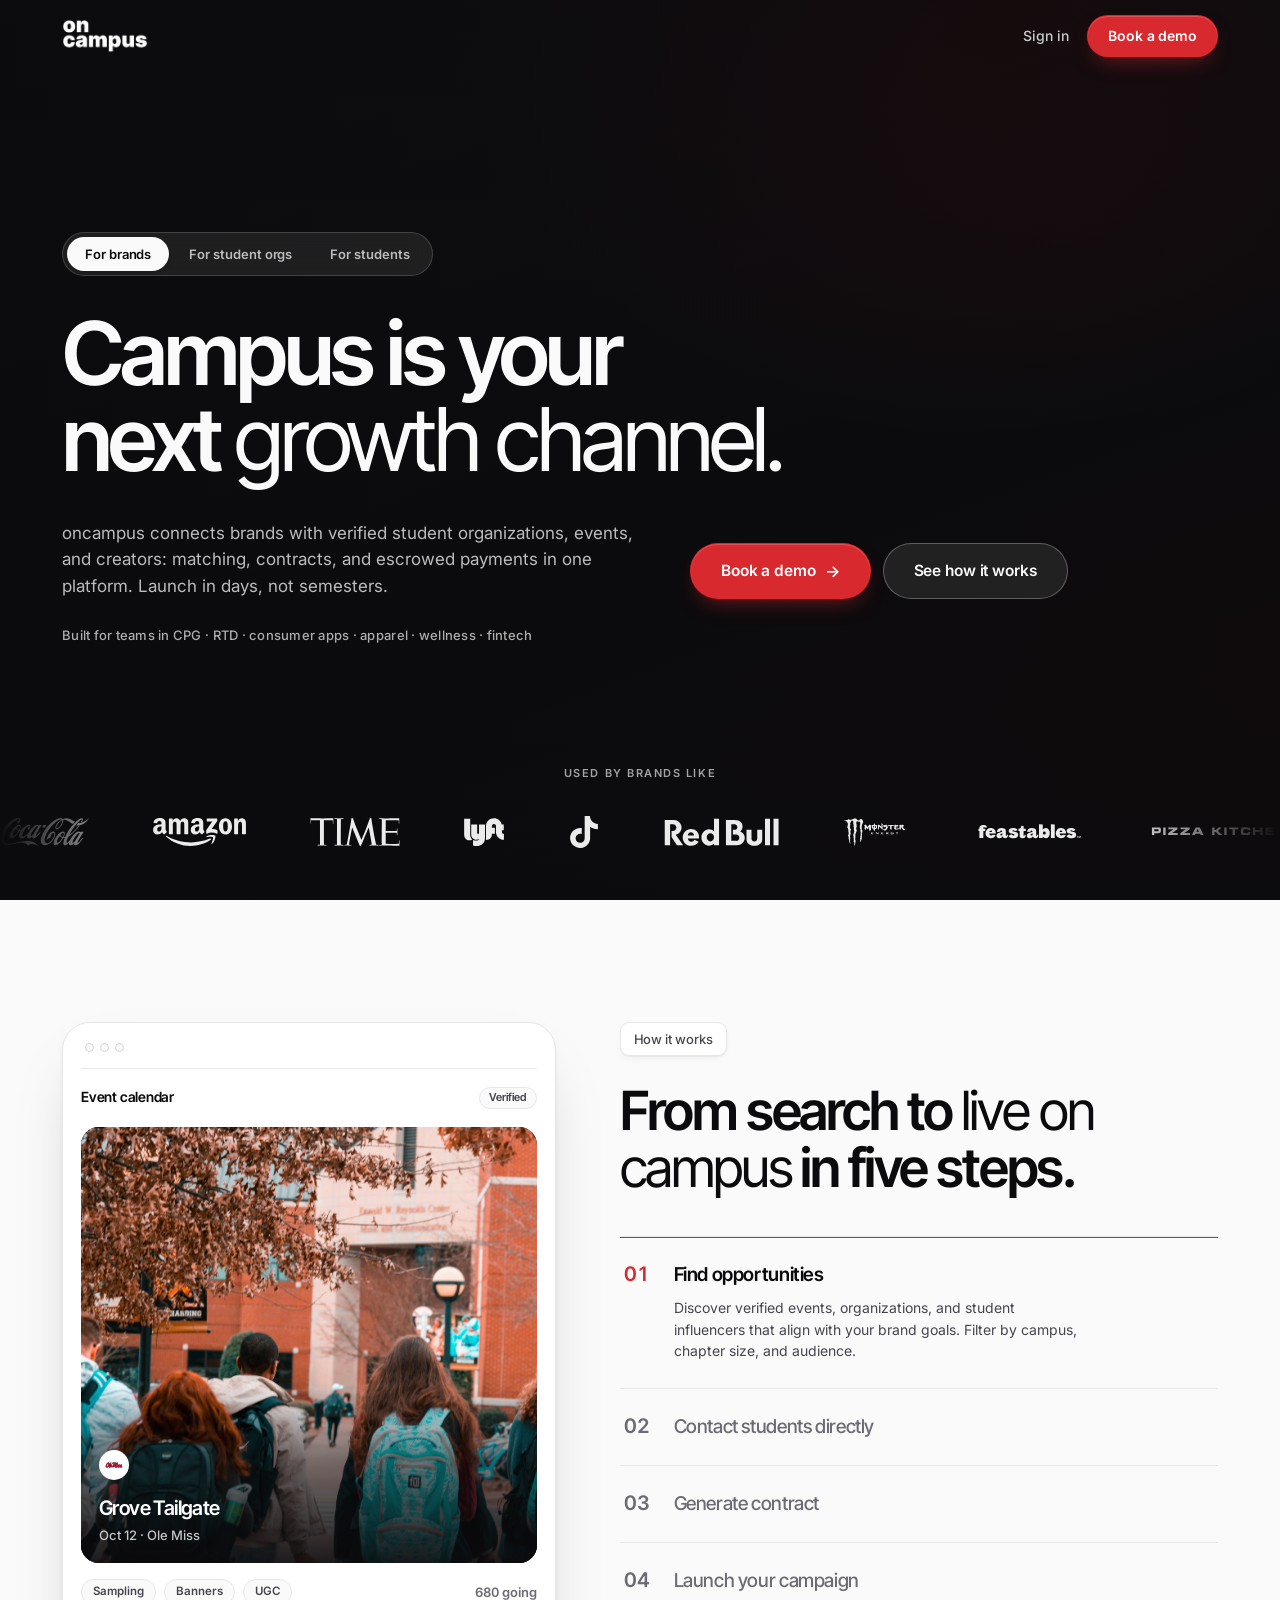
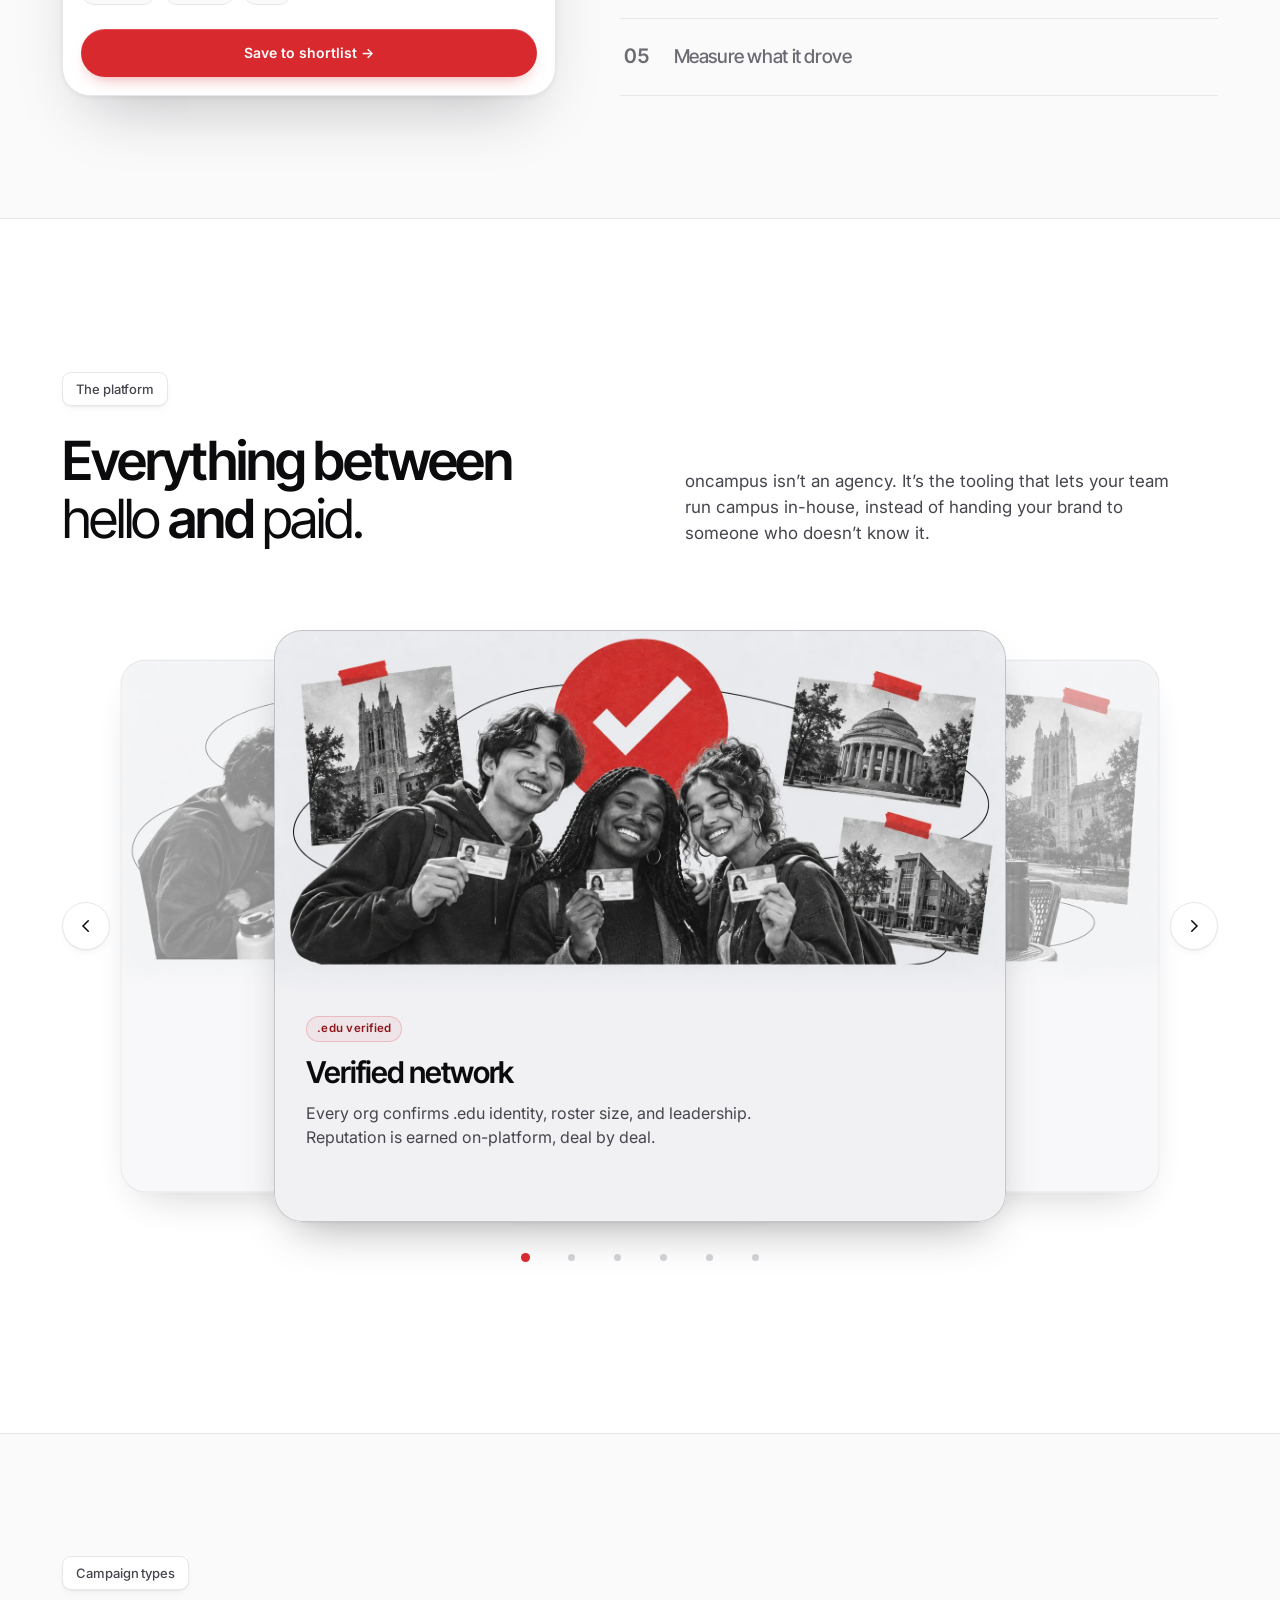
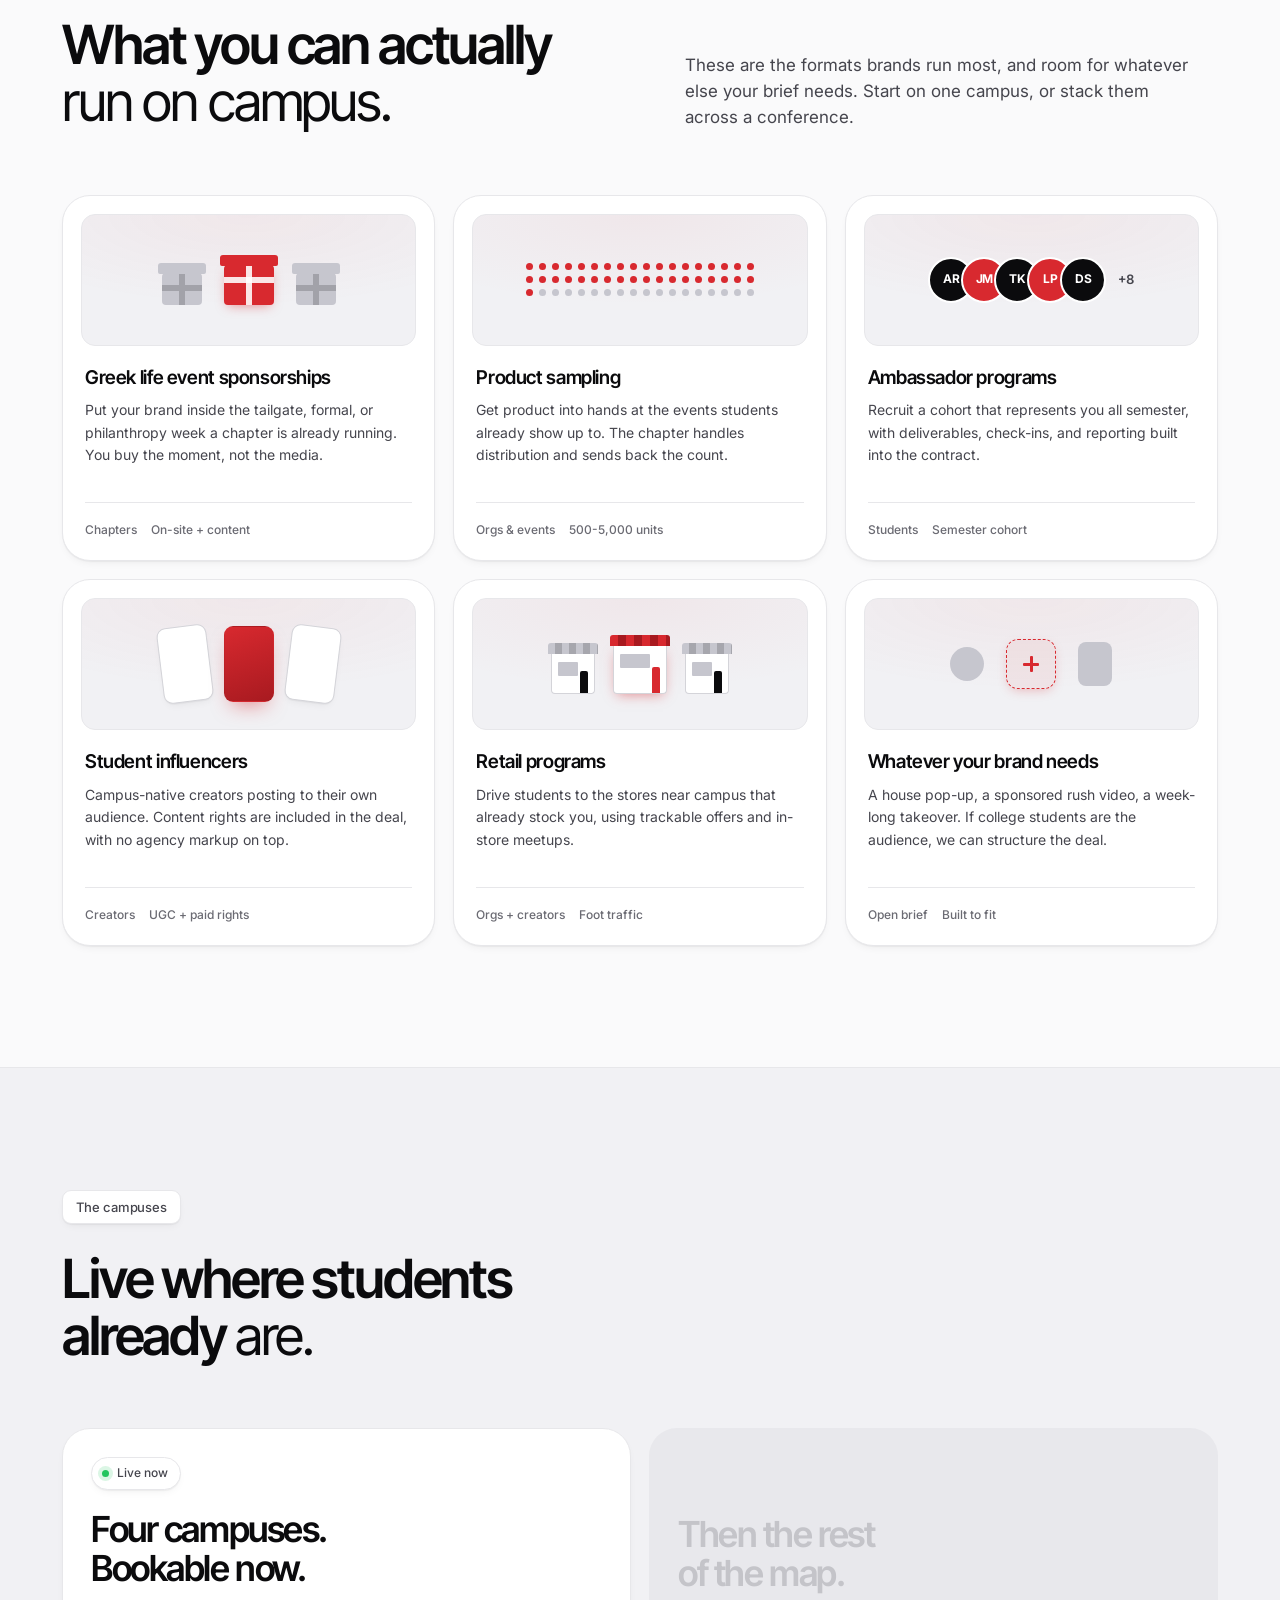
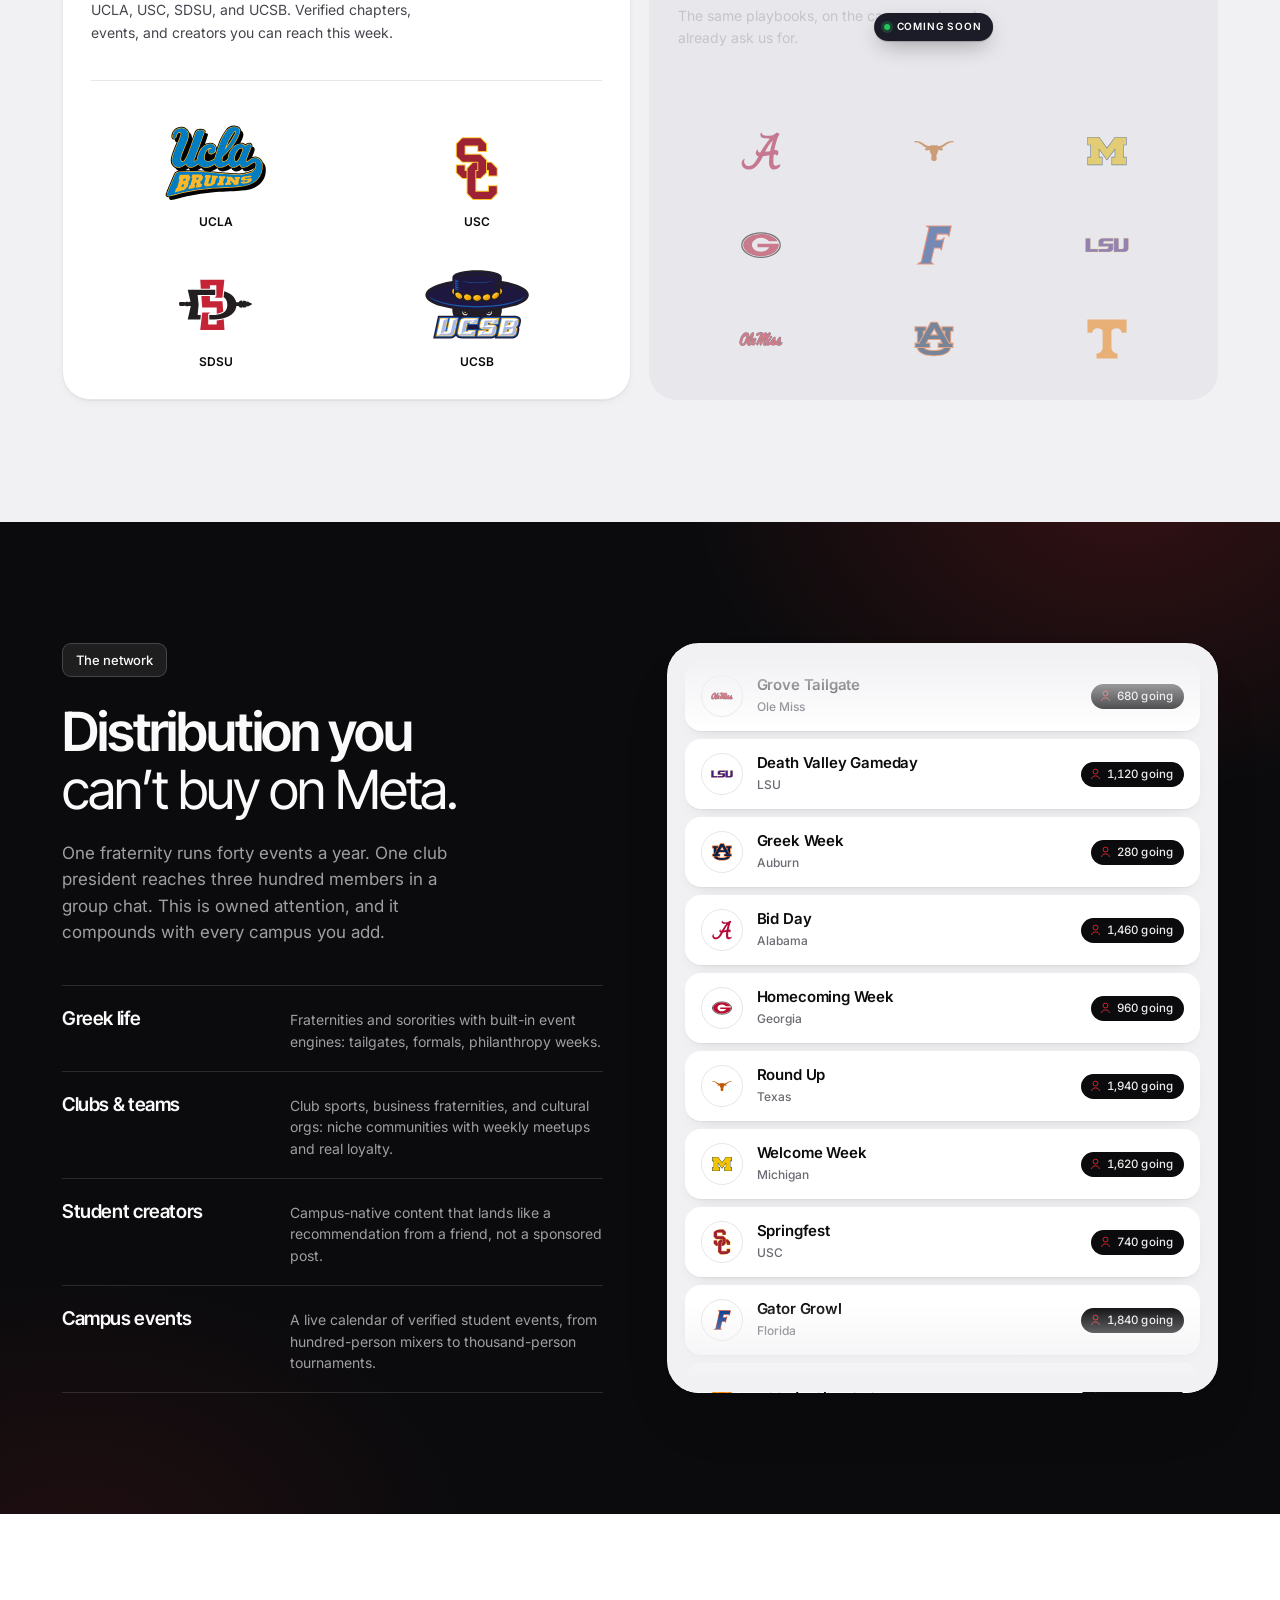
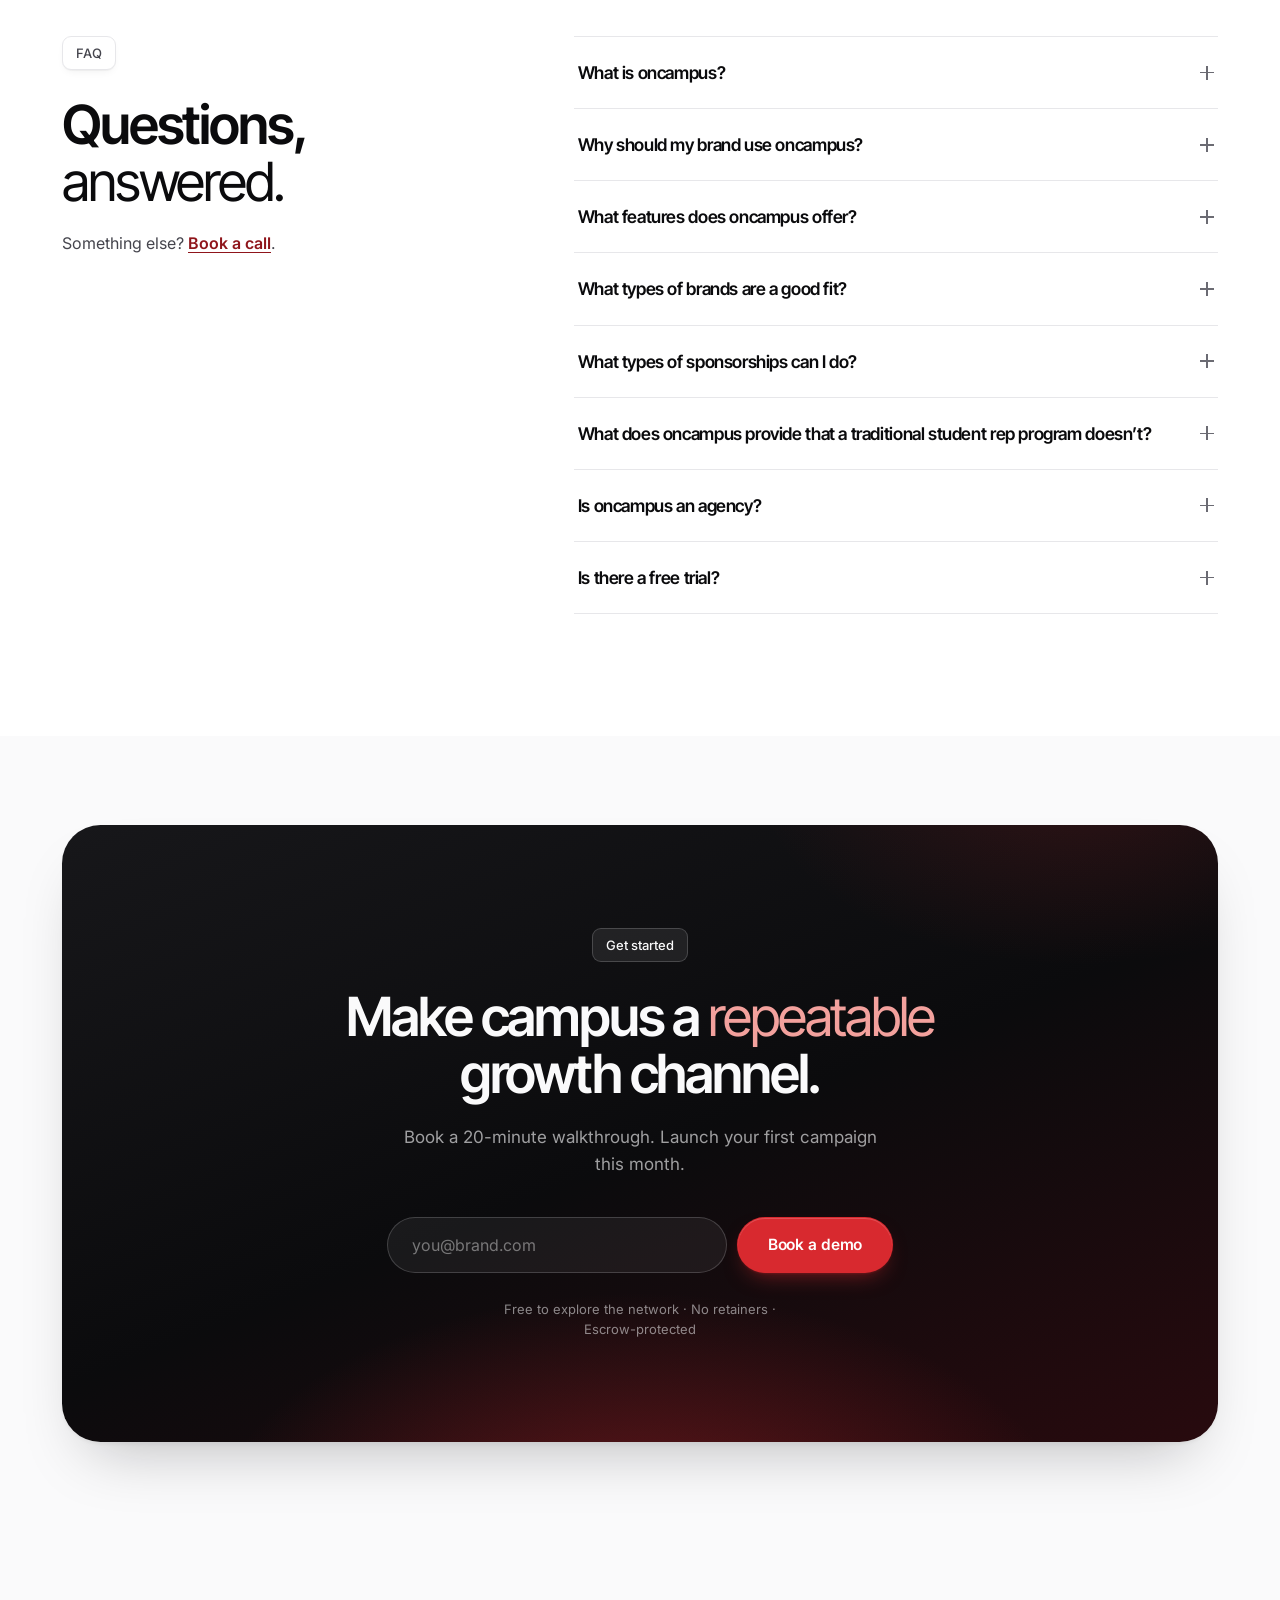
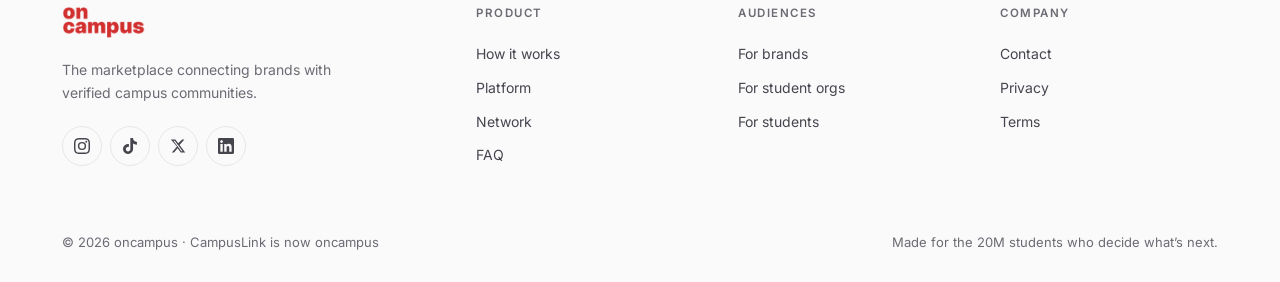
==== commit 3e9e95ea: "Refresh the brands landing with live campuses and cleaner campaign visuals. Adds the live/coming-soo" ====
--- a/landing/index.html
+++ b/landing/index.html
@@ -75,7 +75,7 @@
         </div>
         </div>
 
-        <div class="hero-logos" role="region" aria-label="Used by brands like Coca-Cola, Amazon, TIME, Lyft, TikTok, Red Bull, Monster Energy, Feastables, and California Pizza Kitchen">
+        <div class="hero-logos" role="region" aria-label="Used by brands like Coca-Cola, Amazon, TIME, Lyft, TikTok, Red Bull, Monster Energy, Feastables, California Pizza Kitchen, smartwater, Vacation, Happy Dad, and Minute Maid">
           <p class="hero-logos-label">Used by brands like</p>
           <div class="hero-logos-viewport">
             <div class="hero-logos-track" aria-hidden="true">
@@ -89,6 +89,10 @@
                 <li><img src="assets/brands/monster-energy.svg" alt="" width="90" height="28" /></li>
                 <li><img src="assets/brands/feastables.svg" alt="" width="130" height="28" /></li>
                 <li><img src="assets/brands/cpk.svg" alt="" width="140" height="28" /></li>
+                <li><img class="is-invert" src="assets/brands/smartwater.png" alt="" width="130" height="28" /></li>
+                <li><img src="assets/brands/vacation.svg" alt="" width="120" height="28" /></li>
+                <li><img class="is-color" src="assets/brands/happy-dad.svg" alt="" width="110" height="36" /></li>
+                <li><img class="is-color is-mark" src="assets/brands/minute-maid.png" alt="" width="40" height="40" /></li>
               </ul>
               <ul class="hero-logos-set">
                 <li><img src="assets/brands/coca-cola.svg" alt="" width="110" height="28" /></li>
@@ -100,6 +104,10 @@
                 <li><img src="assets/brands/monster-energy.svg" alt="" width="90" height="28" /></li>
                 <li><img src="assets/brands/feastables.svg" alt="" width="130" height="28" /></li>
                 <li><img src="assets/brands/cpk.svg" alt="" width="140" height="28" /></li>
+                <li><img class="is-invert" src="assets/brands/smartwater.png" alt="" width="130" height="28" /></li>
+                <li><img src="assets/brands/vacation.svg" alt="" width="120" height="28" /></li>
+                <li><img class="is-color" src="assets/brands/happy-dad.svg" alt="" width="110" height="36" /></li>
+                <li><img class="is-color is-mark" src="assets/brands/minute-maid.png" alt="" width="40" height="40" /></li>
               </ul>
             </div>
           </div>
@@ -161,9 +169,66 @@
             <span class="eyebrow">Campaign types</span>
             <h2 id="campaignsTitle">What you can actually <em>run on campus.</em></h2>
           </div>
-          <p id="campaignsBody">Six formats that cover almost every brief we see. Mix them, or start with one campus and one chapter.</p>
+          <p id="campaignsBody">These are the formats brands run most, and room for whatever else your brief needs. Start on one campus, or stack them across a conference.</p>
         </div>
         <div class="camp-grid" id="campGrid"></div>
+      </div>
+    </section>
+
+    <!-- ── CAMPUSES (brands only) ── -->
+    <section class="campuses" id="campuses" hidden>
+      <div class="container">
+        <div class="section-head reveal">
+          <span class="eyebrow">The campuses</span>
+          <h2>Live where students already <em>are.</em></h2>
+        </div>
+        <div class="campus-pair">
+          <article class="campus-card is-live reveal">
+            <span class="campus-chip"><i></i>Live now</span>
+            <h3>Four campuses. Bookable now.</h3>
+            <p>UCLA, USC, SDSU, and UCSB. Verified chapters, events, and creators you can reach this week.</p>
+            <ul class="campus-grid is-named">
+              <li>
+                <img src="assets/schools/ucla.svg" alt="" width="96" height="72" loading="lazy" />
+                <span>UCLA</span>
+              </li>
+              <li>
+                <img src="assets/schools/usc.svg" alt="" width="96" height="72" loading="lazy" />
+                <span>USC</span>
+              </li>
+              <li>
+                <img src="assets/schools/sdsu.svg" alt="" width="96" height="72" loading="lazy" />
+                <span>SDSU</span>
+              </li>
+              <li>
+                <img src="assets/schools/ucsb.svg" alt="" width="96" height="72" loading="lazy" />
+                <span>UCSB</span>
+              </li>
+            </ul>
+          </article>
+          <article class="campus-card is-soon reveal" aria-label="Coming soon: additional campuses">
+            <div class="campus-soon-body">
+              <div class="campus-soon-copy">
+                <h3>Then the rest of the map.</h3>
+                <div class="campus-soon-lede">
+                  <p>The same playbooks, on the campuses brands already ask us for.</p>
+                  <span class="campus-soon-pill"><i></i>Coming soon</span>
+                </div>
+              </div>
+              <ul class="campus-grid is-soon-grid" aria-hidden="true">
+                <li><img src="assets/schools/alabama.svg" alt="" width="48" height="40" loading="lazy" /></li>
+                <li><img src="assets/schools/texas.svg" alt="" width="48" height="40" loading="lazy" /></li>
+                <li><img src="assets/schools/michigan.svg" alt="" width="48" height="40" loading="lazy" /></li>
+                <li><img src="assets/schools/georgia.svg" alt="" width="48" height="40" loading="lazy" /></li>
+                <li><img src="assets/schools/florida.svg" alt="" width="48" height="40" loading="lazy" /></li>
+                <li><img src="assets/schools/lsu.svg" alt="" width="48" height="40" loading="lazy" /></li>
+                <li><img src="assets/schools/ole-miss.svg" alt="" width="48" height="40" loading="lazy" /></li>
+                <li><img src="assets/schools/auburn.svg" alt="" width="48" height="40" loading="lazy" /></li>
+                <li><img src="assets/schools/tennessee.svg" alt="" width="48" height="40" loading="lazy" /></li>
+              </ul>
+            </div>
+          </article>
+        </div>
       </div>
     </section>
 
@@ -367,17 +432,17 @@
         </a>
         <p>The marketplace connecting brands with verified campus communities.</p>
         <div class="footer-social">
-          <a href="https://x.com" aria-label="X">
+          <a href="https://www.instagram.com/joincampuslink/" aria-label="Instagram" target="_blank" rel="noopener noreferrer">
+            <svg viewBox="0 0 24 24" aria-hidden="true"><path fill="currentColor" d="M12 2.163c3.204 0 3.584.012 4.85.07 1.366.062 2.633.332 3.608 1.308.975.975 1.245 2.242 1.308 3.608.058 1.266.069 1.646.069 4.85s-.012 3.584-.07 4.85c-.062 1.366-.332 2.633-1.308 3.608-.975.975-2.242 1.245-3.608 1.308-1.266.058-1.646.069-4.85.069s-3.584-.012-4.85-.07c-1.366-.062-2.633-.332-3.608-1.308-.975-.975-1.245-2.242-1.308-3.608C2.175 15.584 2.163 15.204 2.163 12s.012-3.584.07-4.85c.062-1.366.332-2.633 1.308-3.608C4.516 2.567 5.783 2.297 7.149 2.235 8.416 2.175 8.796 2.163 12 2.163zM12 0C8.741 0 8.332.014 7.052.072 5.771.13 4.9.333 4.153.63c-.789.306-1.459.717-2.126 1.384S.935 3.35.63 4.14C.333 4.905.131 5.775.072 7.053.014 8.333 0 8.741 0 12s.014 3.667.072 4.947c.06 1.277.261 2.148.558 2.913.306.788.717 1.459 1.384 2.126.667.666 1.336 1.079 2.126 1.384.766.296 1.636.499 2.913.558C8.333 23.986 8.741 24 12 24s3.667-.014 4.947-.072c1.277-.06 2.148-.262 2.913-.558.788-.306 1.459-.718 2.126-1.384.666-.667 1.079-1.335 1.384-2.126.296-.765.499-1.636.558-2.913.058-1.28.072-1.687.072-4.947s-.014-3.667-.072-4.947c-.06-1.277-.262-2.149-.558-2.913-.306-.789-.718-1.459-1.384-2.126C21.319 1.347 20.651.935 19.86.63c-.765-.297-1.636-.499-2.913-.558C15.667.014 15.259 0 12 0zm0 5.838a6.162 6.162 0 1 0 0 12.324 6.162 6.162 0 0 0 0-12.324zM12 16a4 4 0 1 1 0-8 4 4 0 0 1 0 8zm6.406-11.845a1.44 1.44 0 1 0 0 2.881 1.44 1.44 0 0 0 0-2.881z"/></svg>
+          </a>
+          <a href="https://www.tiktok.com/@joincampuslink" aria-label="TikTok" target="_blank" rel="noopener noreferrer">
+            <svg viewBox="0 0 24 24" aria-hidden="true"><path fill="currentColor" d="M12.525.02c1.31-.02 2.61-.01 3.91-.02.08 1.53.63 3.09 1.75 4.17 1.12 1.11 2.7 1.62 4.24 1.79v4.03c-1.44-.05-2.89-.35-4.2-.97-.57-.26-1.1-.59-1.62-.93-.01 2.92.01 5.84-.02 8.75-.08 1.4-.54 2.79-1.35 3.94-1.31 1.92-3.58 3.17-5.91 3.21-1.43.08-2.86-.31-4.08-1.03-2.02-1.19-3.44-3.37-3.65-5.71-.02-.5-.03-1-.01-1.49.18-1.9 1.12-3.72 2.58-4.96 1.66-1.44 3.98-2.13 6.15-1.72.02 1.48-.04 2.96-.04 4.44-.99-.32-2.15-.23-3.02.37-.63.41-1.11 1.04-1.36 1.75-.21.51-.15 1.07-.14 1.61.24 1.64 1.82 3.02 3.5 2.87 1.12-.01 2.19-.66 2.77-1.61.19-.33.4-.67.41-1.06.1-1.79.06-3.57.07-5.36.01-4.03-.01-8.05.02-12.07z"/></svg>
+          </a>
+          <a href="https://x.com/joincampuslink" aria-label="X" target="_blank" rel="noopener noreferrer">
             <svg viewBox="0 0 24 24" aria-hidden="true"><path fill="currentColor" d="M18.244 2.25h3.308l-7.227 8.26 8.502 11.24H16.17l-4.714-6.231-5.401 6.231H2.744l7.727-8.828L1.254 2.25H8.08l4.253 5.622L18.244 2.25zm-1.161 17.52h1.833L7.084 4.126H5.117z"/></svg>
           </a>
-          <a href="https://linkedin.com" aria-label="LinkedIn">
+          <a href="https://www.linkedin.com/company/joincampuslink/posts/?feedView=all" aria-label="LinkedIn" target="_blank" rel="noopener noreferrer">
             <svg viewBox="0 0 24 24" aria-hidden="true"><path fill="currentColor" d="M20.447 20.452h-3.554v-5.569c0-1.328-.027-3.037-1.852-3.037-1.853 0-2.136 1.445-2.136 2.939v5.667H9.351V9h3.414v1.561h.046c.477-.9 1.637-1.85 3.37-1.85 3.601 0 4.267 2.37 4.267 5.455v6.286zM5.337 7.433c-1.144 0-2.063-.926-2.063-2.065 0-1.138.92-2.063 2.063-2.063 1.14 0 2.064.925 2.064 2.063 0 1.139-.925 2.065-2.064 2.065zm1.782 13.019H3.555V9h3.564v11.452zM22.225 0H1.771C.792 0 0 .774 0 1.729v20.542C0 23.227.792 24 1.771 24h20.451C23.2 24 24 23.227 24 22.271V1.729C24 .774 23.2 0 22.222 0h.003z"/></svg>
-          </a>
-          <a href="https://instagram.com" aria-label="Instagram">
-            <svg viewBox="0 0 24 24" aria-hidden="true"><path fill="currentColor" d="M12 2.163c3.204 0 3.584.012 4.85.07 1.366.062 2.633.332 3.608 1.308.975.975 1.245 2.242 1.308 3.608.058 1.266.069 1.646.069 4.85s-.012 3.584-.07 4.85c-.062 1.366-.332 2.633-1.308 3.608-.975.975-2.242 1.245-3.608 1.308-1.266.058-1.646.069-4.85.069s-3.584-.012-4.85-.07c-1.366-.062-2.633-.332-3.608-1.308-.975-.975-1.245-2.242-1.308-3.608C2.175 15.584 2.163 15.204 2.163 12s.012-3.584.07-4.85c.062-1.366.332-2.633 1.308-3.608C4.516 2.567 5.783 2.297 7.149 2.235 8.416 2.175 8.796 2.163 12 2.163zM12 0C8.741 0 8.332.014 7.052.072 5.771.13 4.9.333 4.153.63c-.789.306-1.459.717-2.126 1.384S.935 3.35.63 4.14C.333 4.905.131 5.775.072 7.053.014 8.333 0 8.741 0 12s.014 3.667.072 4.947c.06 1.277.261 2.148.558 2.913.306.788.717 1.459 1.384 2.126.667.666 1.336 1.079 2.126 1.384.766.296 1.636.499 2.913.558C8.333 23.986 8.741 24 12 24s3.667-.014 4.947-.072c1.277-.06 2.148-.262 2.913-.558.788-.306 1.459-.718 2.126-1.384.666-.667 1.079-1.335 1.384-2.126.296-.765.499-1.636.558-2.913.058-1.28.072-1.687.072-4.947s-.014-3.667-.072-4.947c-.06-1.277-.262-2.149-.558-2.913-.306-.789-.718-1.459-1.384-2.126C21.319 1.347 20.651.935 19.86.63c-.765-.297-1.636-.499-2.913-.558C15.667.014 15.259 0 12 0zm0 5.838a6.162 6.162 0 1 0 0 12.324 6.162 6.162 0 0 0 0-12.324zM12 16a4 4 0 1 1 0-8 4 4 0 0 1 0 8zm6.406-11.845a1.44 1.44 0 1 0 0 2.881 1.44 1.44 0 0 0 0-2.881z"/></svg>
-          </a>
-          <a href="https://tiktok.com" aria-label="TikTok">
-            <svg viewBox="0 0 24 24" aria-hidden="true"><path fill="currentColor" d="M12.525.02c1.31-.02 2.61-.01 3.91-.02.08 1.53.63 3.09 1.75 4.17 1.12 1.11 2.7 1.62 4.24 1.79v4.03c-1.44-.05-2.89-.35-4.2-.97-.57-.26-1.1-.59-1.62-.93-.01 2.92.01 5.84-.02 8.75-.08 1.4-.54 2.79-1.35 3.94-1.31 1.92-3.58 3.17-5.91 3.21-1.43.08-2.86-.31-4.08-1.03-2.02-1.19-3.44-3.37-3.65-5.71-.02-.5-.03-1-.01-1.49.18-1.9 1.12-3.72 2.58-4.96 1.66-1.44 3.98-2.13 6.15-1.72.02 1.48-.04 2.96-.04 4.44-.99-.32-2.15-.23-3.02.37-.63.41-1.11 1.04-1.36 1.75-.21.51-.15 1.07-.14 1.61.24 1.64 1.82 3.02 3.5 2.87 1.12-.01 2.19-.66 2.77-1.61.19-.33.4-.67.41-1.06.1-1.79.06-3.57.07-5.36.01-4.03-.01-8.05.02-12.07z"/></svg>
           </a>
         </div>
       </div>
--- a/landing/styles.css
+++ b/landing/styles.css
@@ -529,7 +529,7 @@
 .hero-logos-track {
   display: flex;
   width: max-content;
-  animation: logoMarquee 40s linear infinite;
+  animation: logoMarquee 55s linear infinite;
 }
 .hero-logos-set {
   display: flex;
@@ -552,7 +552,9 @@
   object-fit: contain;
   opacity: 0.92;
 }
-.hero-logos-track img[src$=".svg"] {
+/* Invert the list item, not the <img>: Safari paints SVG images
+   as broken placeholders when filter is on the image itself. */
+.hero-logos-set li:not(:has(img.is-color)) {
   filter: brightness(0) invert(1);
 }
 .hero-logos-track img.is-mark {
@@ -683,13 +685,15 @@
 }
 .screen-body {
   position: relative;
+  /* Panels share one grid cell so they still cross-fade in place, but the
+     body can grow to the tallest panel where the screen is content-sized. */
+  display: grid;
   flex: 1;
   min-height: 0;
   margin-top: 18px;
 }
 .screen-panel {
-  position: absolute;
-  inset: 0;
+  grid-area: 1 / 1;
   display: flex;
   flex-direction: column;
   opacity: 0;
@@ -753,6 +757,126 @@
   flex: 1;
   min-height: 0;
 }
+/* auto-drafted contract document */
+.contract {
+  display: flex;
+  flex-direction: column;
+  flex: 1;
+  min-height: 0;
+  gap: 0;
+  padding: 4px 2px 8px;
+}
+.contract-parties {
+  display: flex;
+  flex-wrap: wrap;
+  align-items: center;
+  gap: 8px 10px;
+}
+.contract-party {
+  display: inline-flex;
+  align-items: center;
+  min-height: 28px;
+  padding: 0 11px;
+  border: 1px solid var(--line);
+  border-radius: var(--r-pill);
+  background: var(--paper);
+  font-size: 12px;
+  font-weight: 600;
+  letter-spacing: -0.01em;
+  color: var(--ink);
+}
+.contract-x {
+  color: var(--muted);
+  font-size: 13px;
+  font-weight: 500;
+}
+.contract-event {
+  margin: 14px 0 0;
+  font-size: 15px;
+  font-weight: 600;
+  letter-spacing: -0.02em;
+  color: var(--ink);
+}
+.contract-terms {
+  margin-top: 18px;
+  border-top: 1px solid var(--line);
+  flex: 1;
+}
+.contract-term {
+  display: grid;
+  grid-template-columns: 108px minmax(0, 1fr);
+  gap: 16px;
+  align-items: baseline;
+  padding: 14px 0;
+  border-bottom: 1px solid var(--line);
+}
+.contract-term span {
+  font-size: 12px;
+  font-weight: 500;
+  color: var(--muted);
+  letter-spacing: 0.01em;
+}
+.contract-term strong {
+  font-size: 14px;
+  font-weight: 600;
+  letter-spacing: -0.02em;
+  text-align: end;
+  font-variant-numeric: tabular-nums;
+}
+.contract-signs {
+  display: grid;
+  grid-template-columns: 1fr 1fr;
+  gap: 18px;
+  margin-top: auto;
+  padding-top: 22px;
+}
+.contract-sign {
+  display: flex;
+  flex-direction: column;
+  gap: 8px;
+}
+.contract-sign i {
+  display: block;
+  height: 1px;
+  background: var(--line-2, var(--line));
+}
+.contract-sign span {
+  font-size: 11px;
+  font-weight: 500;
+  color: var(--muted);
+}
+.screen-panel:has(.contract) h4 { margin-bottom: 14px; }
+.screen-panel:has(.contract) .panel-cta { margin-top: 18px; }
+/* messaging thread — newest message sits closest to the send action */
+.thread {
+  display: flex;
+  flex-direction: column;
+  justify-content: flex-end;
+  gap: 8px;
+  flex: 1;
+  min-height: 0;
+  padding-bottom: 12px;
+}
+.thread-bubble {
+  max-width: 84%;
+  margin: 0;
+  padding: 10px 13px;
+  font-size: 13px;
+  line-height: 1.5;
+}
+.thread-bubble.is-them {
+  align-self: flex-start;
+  border: 1px solid var(--line);
+  border-radius: 16px 16px 16px 5px;
+  background: var(--paper);
+  color: var(--ink-2);
+}
+.thread-bubble.is-you {
+  align-self: flex-end;
+  border-radius: 16px 16px 5px 16px;
+  background: var(--red);
+  color: #fff;
+}
 .panel-row {
   display: flex;
   justify-content: space-between;
@@ -803,6 +927,21 @@
   font-weight: 600;
   letter-spacing: -0.03em;
 }
+.panel-card .brand-logo {
+  grid-row: 1 / span 2;
+  width: 56px;
+  height: 36px;
+  padding: 6px 7px;
+  border-radius: 10px;
+  object-fit: contain;
+  background: var(--surface);
+  outline: 1px solid oklch(0 0 0 / 0.1);
+  outline-offset: -1px;
+}
+.panel-card .brand-logo.is-dark {
+  background: var(--ink);
+  outline-color: oklch(0 0 0 / 0.24);
+}
 .panel-card .feed-name {
   font-size: 14px;
 }
@@ -830,11 +969,20 @@
   min-height: 0;
   gap: 14px;
 }
-.screen-panel:has(.event-post) {
+.screen-panel:has(.event-post),
+.screen-panel:has(.payout),
+.screen-panel:has(.recap),
+.screen-panel:has(.profile) {
   gap: 18px;
 }
-.screen-panel:has(.event-post) h4 { margin-bottom: 0; }
-.screen-panel:has(.event-post) .panel-cta { margin-top: 4px; }
+.screen-panel:has(.event-post) h4,
+.screen-panel:has(.payout) h4,
+.screen-panel:has(.recap) h4,
+.screen-panel:has(.profile) h4 { margin-bottom: 0; }
+.screen-panel:has(.event-post) .panel-cta,
+.screen-panel:has(.payout) .panel-cta,
+.screen-panel:has(.recap) .panel-cta,
+.screen-panel:has(.profile) .panel-cta { margin-top: 4px; }
 .event-post-media {
   position: relative;
   flex: 1 1 auto;
@@ -918,6 +1066,263 @@
   color: var(--muted);
 }
 
+.payout {
+  display: flex;
+  flex-direction: column;
+  flex: 1;
+  min-height: 0;
+  gap: 14px;
+}
+.payout-hero {
+  position: relative;
+  flex: 1;
+  display: flex;
+  flex-direction: column;
+  justify-content: flex-end;
+  min-height: 148px;
+  padding: 22px 20px 20px;
+  overflow: hidden;
+  isolation: isolate;
+  border-radius: 20px;
+  background: var(--dark);
+  color: var(--on-dark);
+}
+.payout-hero::before {
+  content: "";
+  position: absolute;
+  inset: 0;
+  z-index: -1;
+  background:
+    radial-gradient(ellipse 90% 80% at 100% -10%, rgba(216, 41, 47, 0.38), transparent 58%),
+    radial-gradient(ellipse 50% 40% at 0% 110%, rgba(216, 41, 47, 0.12), transparent 70%);
+}
+.payout-label {
+  margin: 0 0 8px;
+  font-size: 12.5px;
+  font-weight: 500;
+  color: var(--on-dark-2);
+}
+.payout-amount {
+  margin: 0;
+  font-family: "Inter Tight", "Inter", sans-serif;
+  font-size: clamp(40px, 5vw, 48px);
+  font-weight: 600;
+  letter-spacing: -0.05em;
+  line-height: 0.92;
+  font-variant-numeric: tabular-nums;
+  color: #fff;
+}
+.payout-note {
+  margin: 12px 0 0;
+  font-size: 13px;
+  font-weight: 500;
+  color: var(--on-dark-2);
+}
+.payout-pending { flex-shrink: 0; }
+.payout-pending-row {
+  display: flex;
+  justify-content: space-between;
+  align-items: baseline;
+  gap: 12px;
+  margin-bottom: 8px;
+}
+.payout-pending-row span {
+  font-size: 13px;
+  font-weight: 500;
+  color: var(--muted);
+}
+.payout-pending-row strong {
+  font-size: 15px;
+  font-weight: 600;
+  letter-spacing: -0.02em;
+  font-variant-numeric: tabular-nums;
+}
+.payout-meter {
+  height: 6px;
+  overflow: hidden;
+  border-radius: var(--r-pill);
+  background: var(--paper-2);
+}
+.payout-meter i {
+  display: block;
+  height: 100%;
+  border-radius: inherit;
+  background: var(--red);
+}
+
+/* campaign recap — hero reach + supporting stats */
+.recap {
+  display: flex;
+  flex-direction: column;
+  flex: 1;
+  min-height: 0;
+  gap: 14px;
+}
+.recap-hero {
+  position: relative;
+  flex: 1;
+  display: flex;
+  flex-direction: column;
+  justify-content: flex-end;
+  min-height: 168px;
+  overflow: hidden;
+  border-radius: 18px;
+  padding: 22px 22px 20px;
+  color: #fff;
+  isolation: isolate;
+}
+.recap-hero::before {
+  content: "";
+  position: absolute;
+  inset: 0;
+  z-index: -1;
+  background:
+    radial-gradient(ellipse 90% 80% at 100% -10%, rgba(216, 41, 47, 0.38), transparent 58%),
+    linear-gradient(160deg, #1a1a1f 0%, #0b0b0d 72%);
+}
+.recap-label {
+  margin: 0 0 8px;
+  font-size: 12.5px;
+  font-weight: 500;
+  color: rgba(255, 255, 255, 0.62);
+}
+.recap-amount {
+  margin: 0;
+  font-family: "Inter Tight", "Inter", sans-serif;
+  font-size: clamp(40px, 5vw, 52px);
+  font-weight: 600;
+  letter-spacing: -0.05em;
+  line-height: 0.92;
+  font-variant-numeric: tabular-nums;
+}
+.recap-note {
+  margin: 12px 0 0;
+  font-size: 13px;
+  font-weight: 500;
+  color: rgba(255, 255, 255, 0.62);
+}
+.recap-stats {
+  display: grid;
+  grid-template-columns: 1fr 1fr;
+  gap: 8px;
+  flex-shrink: 0;
+}
+.recap-stat {
+  display: flex;
+  flex-direction: column;
+  gap: 4px;
+  padding: 14px 14px 13px;
+  border: 1px solid var(--line);
+  border-radius: var(--r-md);
+  background: var(--paper);
+}
+.recap-stat span {
+  font-size: 11.5px;
+  font-weight: 500;
+  color: var(--muted);
+}
+.recap-stat strong {
+  font-size: 16px;
+  font-weight: 600;
+  letter-spacing: -0.03em;
+  font-variant-numeric: tabular-nums;
+}
+
+/* student profile card */
+.profile {
+  display: flex;
+  flex-direction: column;
+  flex: 1;
+  min-height: 0;
+  gap: 0;
+}
+.profile-hero {
+  display: flex;
+  align-items: center;
+  gap: 14px;
+  padding: 18px 16px;
+  border: 1px solid var(--line);
+  border-radius: 18px;
+  background: var(--paper);
+}
+.profile-logo,
+.profile-avatar {
+  width: 52px;
+  height: 52px;
+  flex-shrink: 0;
+  border-radius: 50%;
+  object-fit: contain;
+  background: #fff;
+  outline: 1px solid oklch(0 0 0 / 0.1);
+  outline-offset: -1px;
+  padding: 8px;
+}
+.profile-avatar {
+  display: grid;
+  place-items: center;
+  padding: 0;
+  background: var(--ink);
+  color: #fff;
+  font-size: 18px;
+  font-weight: 600;
+  letter-spacing: -0.03em;
+  outline: none;
+}
+.profile-name {
+  margin: 0;
+  font-size: 16px;
+  font-weight: 600;
+  letter-spacing: -0.02em;
+}
+.profile-handle {
+  margin: 3px 0 0;
+  font-size: 13px;
+  font-weight: 500;
+  color: var(--muted);
+}
+.profile-chips {
+  display: flex;
+  flex-wrap: wrap;
+  gap: 8px;
+  margin-top: 14px;
+}
+.profile-chips span {
+  display: inline-flex;
+  align-items: center;
+  min-height: 28px;
+  padding: 0 11px;
+  border: 1px solid var(--line);
+  border-radius: var(--r-pill);
+  background: var(--surface);
+  font-size: 12px;
+  font-weight: 500;
+  color: var(--ink-2);
+}
+.profile-rows {
+  margin-top: 18px;
+  border-top: 1px solid var(--line);
+  flex: 1;
+}
+.profile-row {
+  display: flex;
+  justify-content: space-between;
+  align-items: baseline;
+  gap: 16px;
+  padding: 14px 0;
+  border-bottom: 1px solid var(--line);
+}
+.profile-row span {
+  font-size: 12px;
+  font-weight: 500;
+  color: var(--muted);
+}
+.profile-row strong {
+  font-size: 14px;
+  font-weight: 600;
+  letter-spacing: -0.02em;
+  text-align: end;
+}
+
 /* ═══════════════════════════════════════════════════════════════
    PLATFORM — editorial hairline grid
    ═══════════════════════════════════════════════════════════════ */
@@ -958,6 +1363,7 @@
 }
 
 .features.is-deck {
+  overflow: clip;
   padding-block: clamp(104px, 12vw, 168px);
 }
 .features.is-deck .section-head {
@@ -976,17 +1382,24 @@
   position: relative;
   z-index: 0;
   width: 100%;
-  /* 3:2 photo at 72% card width, with rounded peeks in the side gutters */
-  aspect-ratio: 2 / 1;
+  /* Artwork keeps its full width; the reserved copy area never covers faces. */
+  aspect-ratio: auto;
   overflow: visible;
   touch-action: pan-y;
 }
+.feature-deck-stage::before {
+  content: "";
+  display: block;
+  padding-top: calc(36% + 226px);
+}
 .feature-card {
+  display: flex;
+  flex-direction: column;
   position: absolute;
   inset: 0 14%;
   overflow: hidden;
   border-radius: 28px;
-  background: var(--dark);
+  background: var(--paper-2);
   box-shadow:
     0 1px 1px rgba(11, 11, 13, 0.04),
     0 22px 48px -22px rgba(11, 11, 13, 0.42);
@@ -1035,32 +1448,33 @@
   z-index: 5;
 }
 .feature-card-media {
+  position: relative;
+  flex: none;
+  aspect-ratio: 2 / 1;
+  overflow: hidden;
+}
+.feature-card-media::after {
+  content: "";
   position: absolute;
-  inset: 0;
+  inset: auto 0 0;
+  height: 9%;
+  background: linear-gradient(transparent, var(--paper-2));
+  pointer-events: none;
 }
 .feature-card-media img {
   width: 100%;
-  height: 100%;
-  object-fit: cover;
-  object-position: center;
+  height: auto;
   display: block;
   pointer-events: none;
-  transform: scale(1);
-}
-.feature-card[data-slot="current"] .feature-card-media img {
-  animation: deckKen 7.2s linear forwards;
-}
-@keyframes deckKen {
-  from { transform: scale(1); }
-  to { transform: scale(1.06); }
+  /* Crop only the empty paper at the bottom of the 3:2 source artwork. */
 }
 .feature-card-copy {
-  position: absolute;
-  inset: auto 0 0;
+  position: relative;
+  flex: 1;
   z-index: 2;
-  padding: 80px 36px 32px;
-  background: linear-gradient(180deg, transparent 0%, rgba(11, 11, 13, 0.52) 42%, rgba(11, 11, 13, 0.92) 100%);
-  color: #fff;
+  padding: 18px 32px 28px;
+  background: var(--paper-2);
+  color: var(--ink);
   opacity: 0;
   pointer-events: none;
   transition: opacity 280ms var(--ease);
@@ -1072,10 +1486,10 @@
   min-height: 26px;
   margin-bottom: 12px;
   padding: 0 10px;
-  border: 1px solid rgba(255, 255, 255, 0.28);
+  border: 1px solid var(--red-line);
   border-radius: var(--r-pill);
-  background: rgba(11, 11, 13, 0.28);
-  color: #fff;
+  background: var(--red-tint);
+  color: var(--red-ink);
   font-size: 11.5px;
   font-weight: 600;
   letter-spacing: 0.02em;
@@ -1083,7 +1497,7 @@
 .feature-card-copy h3 {
   margin-bottom: 10px;
   max-width: 22ch;
-  color: #fff;
+  color: var(--ink);
   font-size: clamp(24px, 2.4vw, 30px);
   letter-spacing: -0.035em;
 }
@@ -1091,7 +1505,7 @@
   max-width: 46ch;
   font-size: 16px;
   line-height: 1.5;
-  color: rgba(250, 250, 251, 0.84);
+  color: var(--ink-2);
   text-wrap: pretty;
 }
 .feature-deck-btn {
@@ -1151,9 +1565,6 @@
 }
 
 @media (hover: hover) and (pointer: fine) {
-  .feature-deck:hover .feature-card[data-slot="current"] .feature-card-media img {
-    animation-play-state: paused;
-  }
   .feed-card:hover .feed-track { animation-play-state: paused; }
   .how-step:hover { background: rgba(11, 11, 13, 0.02); }
   .feature:hover { background: var(--red-tint); }
@@ -1345,7 +1756,8 @@
   color: var(--ink-2);
   max-width: 34ch;
 }
-.faq-head a {
+.faq-head a,
+.faq-a a {
   color: var(--red-ink);
   font-weight: 600;
   text-decoration: underline;
@@ -1354,7 +1766,8 @@
   text-decoration-skip-ink: auto;
   transition: color 140ms var(--ease);
 }
-.faq-head a:hover { color: var(--red); }
+.faq-head a:hover,
+.faq-a a:hover { color: var(--red); }
 
 .faq-list { border-top: 1px solid var(--line); }
 .faq-item { border-bottom: 1px solid var(--line); }
@@ -1389,13 +1802,18 @@
 .faq-item[open] .faq-x::after { transform: rotate(90deg); }
 .faq-item[open] .faq-x::before,
 .faq-item[open] .faq-x::after { background: var(--red); }
-.faq-item p {
+.faq-item .faq-a {
   padding: 0 4px 26px;
   font-size: var(--fs-sm);
   line-height: 1.65;
   color: var(--ink-2);
   max-width: 62ch;
 }
+.faq-item .faq-a ol {
+  margin: 2px 0 0;
+  padding-left: 1.2em;
+}
+.faq-item .faq-a li + li { margin-top: 4px; }
 
 /* ═══════════════════════════════════════════════════════════════
    CTA
@@ -1558,6 +1976,11 @@
 .faq-list .reveal:nth-child(3) { transition-delay: 120ms; }
 .faq-list .reveal:nth-child(4) { transition-delay: 180ms; }
 .faq-list .reveal:nth-child(5) { transition-delay: 240ms; }
+.faq-list .reveal:nth-child(6) { transition-delay: 280ms; }
+.faq-list .reveal:nth-child(7) { transition-delay: 320ms; }
+.faq-list .reveal:nth-child(8) { transition-delay: 360ms; }
+.faq-list .reveal:nth-child(9) { transition-delay: 400ms; }
+.faq-list .reveal:nth-child(10) { transition-delay: 440ms; }
 
 @media (prefers-reduced-motion: reduce) {
   *,
@@ -1571,7 +1994,7 @@
   .reveal,
   .hero-copy > * { opacity: 1; transform: none; }
   .hero-logos-track { animation: none; }
-  .feature-card[data-slot="current"] .feature-card-media img { animation: none; }
+
 }
 
 /* ═══════════════════════════════════════════════════════════════
@@ -1591,6 +2014,7 @@
   .screen {
     height: auto;
     min-height: 320px;
+    max-height: none;
     flex: none;
     width: 100%;
   }
@@ -1599,7 +2023,7 @@
   .feature:nth-child(3n + 1) { border-inline-start: 1px solid var(--line); padding-inline-start: 30px; }
   .feature:nth-child(odd) { border-inline-start: 0; padding-inline-start: 0; }
   .feature-deck-layout { column-gap: 12px; }
-  .feature-deck-stage { aspect-ratio: 16 / 10; }
+  .feature-deck-stage::before { padding-top: calc(40% + 244px); }
   .feature-card { inset: 0 10%; border-radius: 24px; }
   .feature-card[data-slot="next"] { transform: translateX(20%) scale(0.92); }
   .feature-card[data-slot="prev"] { transform: translateX(-20%) scale(0.92); }
@@ -1653,11 +2077,11 @@
   .net-list li { grid-template-columns: 1fr; gap: 6px; padding: 16px 0; }
   .feature-deck-layout { grid-template-columns: 1fr; }
   .feature-deck-btn { display: none; }
-  .feature-deck-stage { aspect-ratio: 4 / 5; }
+  .feature-deck-stage::before { padding-top: calc(50% + 232px); }
   .feature-card { inset: 0; border-radius: 22px; }
   .feature-card[data-slot="next"],
   .feature-card[data-slot="prev"] { opacity: 0; }
-  .feature-card-copy { padding: 72px 22px 22px; }
+  .feature-card-copy { padding: 20px 22px 24px; }
   .feature-card-copy h3 { font-size: 22px; }
   .feature-card-copy p { font-size: 14.5px; }
   .cta-form {
@@ -1703,6 +2127,7 @@
   }
   .feed-row { padding: 12px 12px; gap: 1px 10px; }
   .feed-logo { width: 36px; height: 36px; padding: 6px; }
+  .panel-card .brand-logo { width: 48px; height: 32px; padding: 5px 6px; }
   .feed-metric { font-size: 11px; }
 }
 
@@ -1739,6 +2164,8 @@
 .camp h3 { margin: 20px 4px 0; }
 .camp > p {
   margin: 10px 4px 0;
+  /* Keeps a floor of space above the hairline even when the card is full. */
+  padding-bottom: 36px;
   font-size: var(--fs-sm);
   line-height: 1.6;
   color: var(--ink-2);
@@ -1748,7 +2175,7 @@
   flex-wrap: wrap;
   gap: 6px 14px;
   margin: auto 4px 0;
-  padding-block: 18px;
+  padding: 18px 0 20px;
   border-top: 1px solid var(--line);
 }
 .camp-spec span {
@@ -1756,11 +2183,6 @@
   font-weight: 500;
   color: var(--muted);
   white-space: nowrap;
-}
-.camp-spec span:first-child {
-  font-weight: 600;
-  color: var(--ink);
-  font-variant-numeric: tabular-nums;
 }
 
 /* ── the diagram well ── */
@@ -1776,26 +2198,86 @@
   display: grid;
   place-content: center;
 }
+/* Real example photos — same footprint as the diagram well so the grid
+   stays even when only some cards use photography. */
+.camp-media {
+  position: relative;
+  height: 132px;
+  border-radius: var(--r-md);
+  overflow: hidden;
+  background: var(--paper-2);
+  border: 1px solid var(--line);
+}
+.camp-media img {
+  position: absolute;
+  inset: 0;
+  width: 100%;
+  height: 100%;
+  object-fit: cover;
+  /* Story is 9:16; bias toward the product table in the lower half. */
+  object-position: center 62%;
+  display: block;
+}
 /* inactive marks need to sit a step darker than a hairline or the
    diagram reads as an empty box */
 .camp-viz { --off: #c6c6ce; }
 
-/* 01 — an event schedule with one slot bought */
-.vz-events {
-  grid-template-columns: 228px;
-  grid-auto-rows: 14px;
-  gap: 10px;
-  justify-items: start;
-}
-.vz-events .vz-bar {
-  width: var(--w);
-  height: 14px;
-  border-radius: var(--r-pill);
+/* 01 — a set of wrapped gifts, one of them yours */
+.vz-gifts {
+  grid-auto-flow: column;
+  align-items: end;
+  gap: 22px;
+}
+.vz-gift {
+  --ribbon: color-mix(in srgb, #000 18%, var(--off));
+  position: relative;
+  width: 40px;
+  display: flex;
+  flex-direction: column;
+  align-items: stretch;
+}
+.vz-gift.is-on {
+  --ribbon: rgba(255, 255, 255, 0.88);
+  width: 50px;
+}
+.vz-gift-lid {
+  height: 11px;
+  margin: 0 -4px -1px;
+  border-radius: 3px 3px 2px 2px;
   background: var(--off);
-}
-.vz-events .vz-bar.is-on {
-  background: var(--red);
+  z-index: 1;
+}
+.vz-gift-box {
+  position: relative;
+  height: 32px;
+  border-radius: 4px;
+  background: var(--off);
+  overflow: hidden;
+}
+.vz-gift.is-on .vz-gift-lid,
+.vz-gift.is-on .vz-gift-box { background: var(--red); }
+.vz-gift.is-on .vz-gift-box {
+  height: 40px;
   box-shadow: 0 4px 12px -4px rgba(216, 41, 47, 0.55);
+}
+.vz-gift::before {
+  content: "";
+  position: absolute;
+  z-index: 1;
+  inset-block: 0;
+  inset-inline-start: 50%;
+  width: 6px;
+  transform: translateX(-50%);
+  background: var(--ribbon);
+  pointer-events: none;
+}
+.vz-gift-box::after {
+  content: "";
+  position: absolute;
+  inset-inline: 0;
+  top: 12px;
+  height: 6px;
+  background: var(--ribbon);
 }
 
 /* 02 — units distributed against units committed */
@@ -1855,50 +2337,119 @@
   box-shadow: 0 10px 20px -8px rgba(216, 41, 47, 0.55);
 }
 
-/* 05 — stores inside a radius of campus */
-.vz-retail { place-content: stretch; }
-.vz-retail .vz-ring {
+/* 05 — stores on the block, one of them yours */
+.vz-retail {
+  grid-auto-flow: column;
+  align-items: end;
+  gap: 18px;
+}
+.vz-shop {
+  width: 44px;
+  display: flex;
+  flex-direction: column;
+}
+.vz-shop.is-on { width: 54px; }
+.vz-shop-awning {
+  height: 11px;
+  margin-inline: -3px;
+  border-radius: 3px 3px 0 0;
+  background: repeating-linear-gradient(
+    90deg,
+    var(--off) 0 7px,
+    color-mix(in srgb, #000 16%, var(--off)) 7px 14px
+  );
+}
+.vz-shop.is-on .vz-shop-awning {
+  background: repeating-linear-gradient(
+    90deg,
+    var(--red) 0 8px,
+    var(--red-deep) 8px 16px
+  );
+}
+.vz-shop-face {
+  position: relative;
+  height: 40px;
+  background: var(--surface);
+  border: 1px solid var(--line-2);
+  border-top: 0;
+  border-radius: 0 0 4px 4px;
+}
+.vz-shop.is-on .vz-shop-face {
+  height: 48px;
+  box-shadow: 0 4px 12px -4px rgba(216, 41, 47, 0.55);
+}
+/* display window */
+.vz-shop-face::before {
+  content: "";
+  position: absolute;
+  top: 8px;
+  left: 6px;
+  right: 16px;
+  height: 14px;
+  border-radius: 1px;
+  background: var(--off);
+}
+/* door */
+.vz-shop-face::after {
+  content: "";
+  position: absolute;
+  right: 6px;
+  bottom: 0;
+  width: 8px;
+  height: 22px;
+  border-radius: 2px 2px 0 0;
+  background: var(--ink);
+}
+.vz-shop.is-on .vz-shop-face::after {
+  background: var(--red);
+  height: 26px;
+}
+
+/* 06 — open brief: any format, or one we invent */
+.vz-open {
+  grid-auto-flow: column;
+  align-items: center;
+  gap: 22px;
+}
+.vz-mix-dot {
+  width: 34px;
+  height: 34px;
+  border-radius: 50%;
+  background: var(--off);
+}
+.vz-mix-tile {
+  width: 34px;
+  height: 44px;
+  border-radius: 8px;
+  background: var(--off);
+}
+.vz-mix-plus {
+  position: relative;
+  width: 50px;
+  height: 50px;
+  border-radius: 12px;
+  border: 1.5px dashed var(--red);
+  background: rgba(216, 41, 47, 0.06);
+  box-shadow: 0 4px 12px -4px rgba(216, 41, 47, 0.35);
+}
+.vz-mix-plus::before,
+.vz-mix-plus::after {
+  content: "";
   position: absolute;
   inset-block-start: 50%;
   inset-inline-start: 50%;
-  width: 156px;
-  height: 156px;
-  margin: -78px 0 0 -78px;
-  border-radius: 50%;
-  border: 1px dashed var(--off);
-  transform: scale(var(--s));
-}
-.vz-retail .vz-pin {
-  position: absolute;
-  inset-block-start: 50%;
-  inset-inline-start: 50%;
-  width: 11px;
-  height: 11px;
-  margin: -5.5px 0 0 -5.5px;
-  border-radius: 50%;
-  background: var(--ink);
-  transform: translate(var(--x), var(--y));
-}
-.vz-retail .vz-pin.is-hub {
-  width: 18px;
-  height: 18px;
-  margin: -9px 0 0 -9px;
   background: var(--red);
-  box-shadow: 0 0 0 6px rgba(216, 41, 47, 0.14);
-}
-
-/* 06 — several campuses moving at once */
-.vz-takeover { grid-auto-flow: column; align-items: end; gap: 9px; }
-.vz-takeover .vz-col {
+  border-radius: 1px;
+}
+.vz-mix-plus::before {
   width: 16px;
-  height: var(--h);
-  border-radius: var(--r-pill);
-  background: var(--off);
-}
-.vz-takeover .vz-col:nth-child(3),
-.vz-takeover .vz-col:nth-child(5) {
-  background: var(--red);
-  box-shadow: 0 6px 14px -6px rgba(216, 41, 47, 0.5);
+  height: 3px;
+  margin: -1.5px 0 0 -8px;
+}
+.vz-mix-plus::after {
+  width: 3px;
+  height: 16px;
+  margin: -8px 0 0 -1.5px;
 }
 
 @media (max-width: 980px) {
@@ -1907,3 +2458,203 @@
 @media (max-width: 680px) {
   .camp-grid { grid-template-columns: 1fr; }
 }
+
+/* ═══════════════════════════════════════════════════════════════
+   CAMPUSES — brands only
+   Two-up: live California schools on the left, greyscale
+   coming-soon marks on the right with a status pill overlay.
+   ═══════════════════════════════════════════════════════════════ */
+.campuses {
+  padding-block: var(--section);
+  background: var(--paper-2);
+  border-top: 1px solid var(--line);
+}
+.campuses .section-head {
+  max-width: none;
+}
+.campuses .section-head h2 {
+  max-width: 20ch;
+}
+.campus-pair {
+  display: grid;
+  grid-template-columns: 1fr 1fr;
+  gap: 18px;
+  align-items: stretch;
+}
+.campus-card {
+  position: relative;
+  display: flex;
+  flex-direction: column;
+  min-height: 0;
+  border-radius: var(--r-xl);
+  padding: 28px 28px 24px;
+  border: 1px solid var(--line);
+  overflow: hidden;
+}
+.campus-card.is-live {
+  background: var(--surface);
+  box-shadow: var(--lift-1);
+}
+.campus-card.is-soon {
+  background: #e8e8ec;
+  border-color: transparent;
+  pointer-events: none;
+  user-select: none;
+}
+.campus-chip {
+  display: inline-flex;
+  align-items: center;
+  gap: 8px;
+  align-self: flex-start;
+  font-size: 12px;
+  font-weight: 500;
+  letter-spacing: -0.005em;
+  color: var(--ink-2);
+  background: var(--surface);
+  border: 1px solid var(--line);
+  border-radius: var(--r-pill);
+  padding: 6px 12px 6px 10px;
+  box-shadow: var(--lift-1);
+  white-space: nowrap;
+}
+.campus-chip i {
+  width: 7px;
+  height: 7px;
+  border-radius: 50%;
+  background: #22c55e;
+  box-shadow: 0 0 0 4px rgba(34, 197, 94, 0.16);
+  flex-shrink: 0;
+}
+.campus-card h3 {
+  margin-top: 20px;
+  font-size: clamp(26px, 2.8vw, 40px);
+  letter-spacing: -0.04em;
+  line-height: 1.08;
+  max-width: 11ch;
+}
+.campus-card.is-live h3 { color: var(--ink); }
+.campus-card > p,
+.campus-soon-lede > p {
+  margin-top: 12px;
+  font-size: var(--fs-sm);
+  line-height: 1.6;
+  color: var(--ink-2);
+  max-width: 36ch;
+}
+.campus-soon-body {
+  display: flex;
+  flex-direction: column;
+  flex: 1;
+}
+.campus-soon-copy {
+  padding-top: 38px;
+}
+.campus-soon-copy h3 { color: #c4c4c9; }
+.campus-soon-lede {
+  position: relative;
+  margin-top: 12px;
+}
+.campus-soon-lede > p {
+  margin-top: 0;
+  color: #c4c4c9;
+}
+.campus-soon-pill {
+  position: absolute;
+  left: 50%;
+  top: 50%;
+  transform: translate(-50%, -50%);
+  z-index: 2;
+  display: inline-flex;
+  align-items: center;
+  gap: 7px;
+  height: 28px;
+  padding: 0 12px 0 10px;
+  font-size: 10px;
+  font-weight: 600;
+  letter-spacing: 0.08em;
+  text-transform: uppercase;
+  color: #fff;
+  background: #1c1c28;
+  border-radius: var(--r-pill);
+  white-space: nowrap;
+  box-shadow:
+    0 1px 1px rgba(11, 11, 13, 0.18),
+    0 8px 22px -6px rgba(11, 11, 13, 0.4);
+}
+.campus-soon-pill i {
+  width: 6px;
+  height: 6px;
+  border-radius: 50%;
+  background: #22c55e;
+  box-shadow: 0 0 0 3px rgba(34, 197, 94, 0.22);
+  flex-shrink: 0;
+}
+.campus-grid {
+  list-style: none;
+  margin-top: auto;
+  padding-top: 28px;
+  display: grid;
+}
+.campus-grid.is-named {
+  grid-template-columns: 1fr 1fr;
+  gap: 8px 12px;
+  border-top: 1px solid var(--line);
+  padding-top: 22px;
+  margin-top: 36px;
+}
+.campus-grid.is-named li {
+  display: flex;
+  flex-direction: column;
+  align-items: center;
+  justify-content: flex-end;
+  gap: 12px;
+  min-height: 132px;
+  padding: 8px 4px 4px;
+}
+.campus-grid.is-named img {
+  max-width: 108px;
+  max-height: 76px;
+  width: auto;
+  height: auto;
+  object-fit: contain;
+  background: transparent;
+  mix-blend-mode: multiply;
+}
+.campus-grid.is-named li > span {
+  font-size: 12px;
+  font-weight: 600;
+  letter-spacing: -0.01em;
+  color: var(--ink);
+}
+.campus-grid.is-soon-grid {
+  grid-template-columns: repeat(3, 1fr);
+  gap: 22px 8px;
+  padding-top: 36px;
+  align-content: end;
+  flex: 1;
+}
+.campus-grid.is-soon-grid li {
+  display: grid;
+  place-items: center;
+  min-height: 72px;
+}
+.campus-grid.is-soon-grid img {
+  max-width: 64px;
+  max-height: 52px;
+  width: auto;
+  height: auto;
+  object-fit: contain;
+  background: transparent;
+  opacity: 0.5;
+  mix-blend-mode: multiply;
+}
+
+@media (max-width: 980px) {
+  .campus-pair { grid-template-columns: 1fr; }
+  .campus-card { min-height: 0; }
+  .campus-card h3 { max-width: 16ch; }
+}
+@media (max-width: 480px) {
+  .campus-card { padding: 22px 18px 18px; }
+  .campus-grid.is-named img { max-width: 84px; max-height: 60px; }
+}
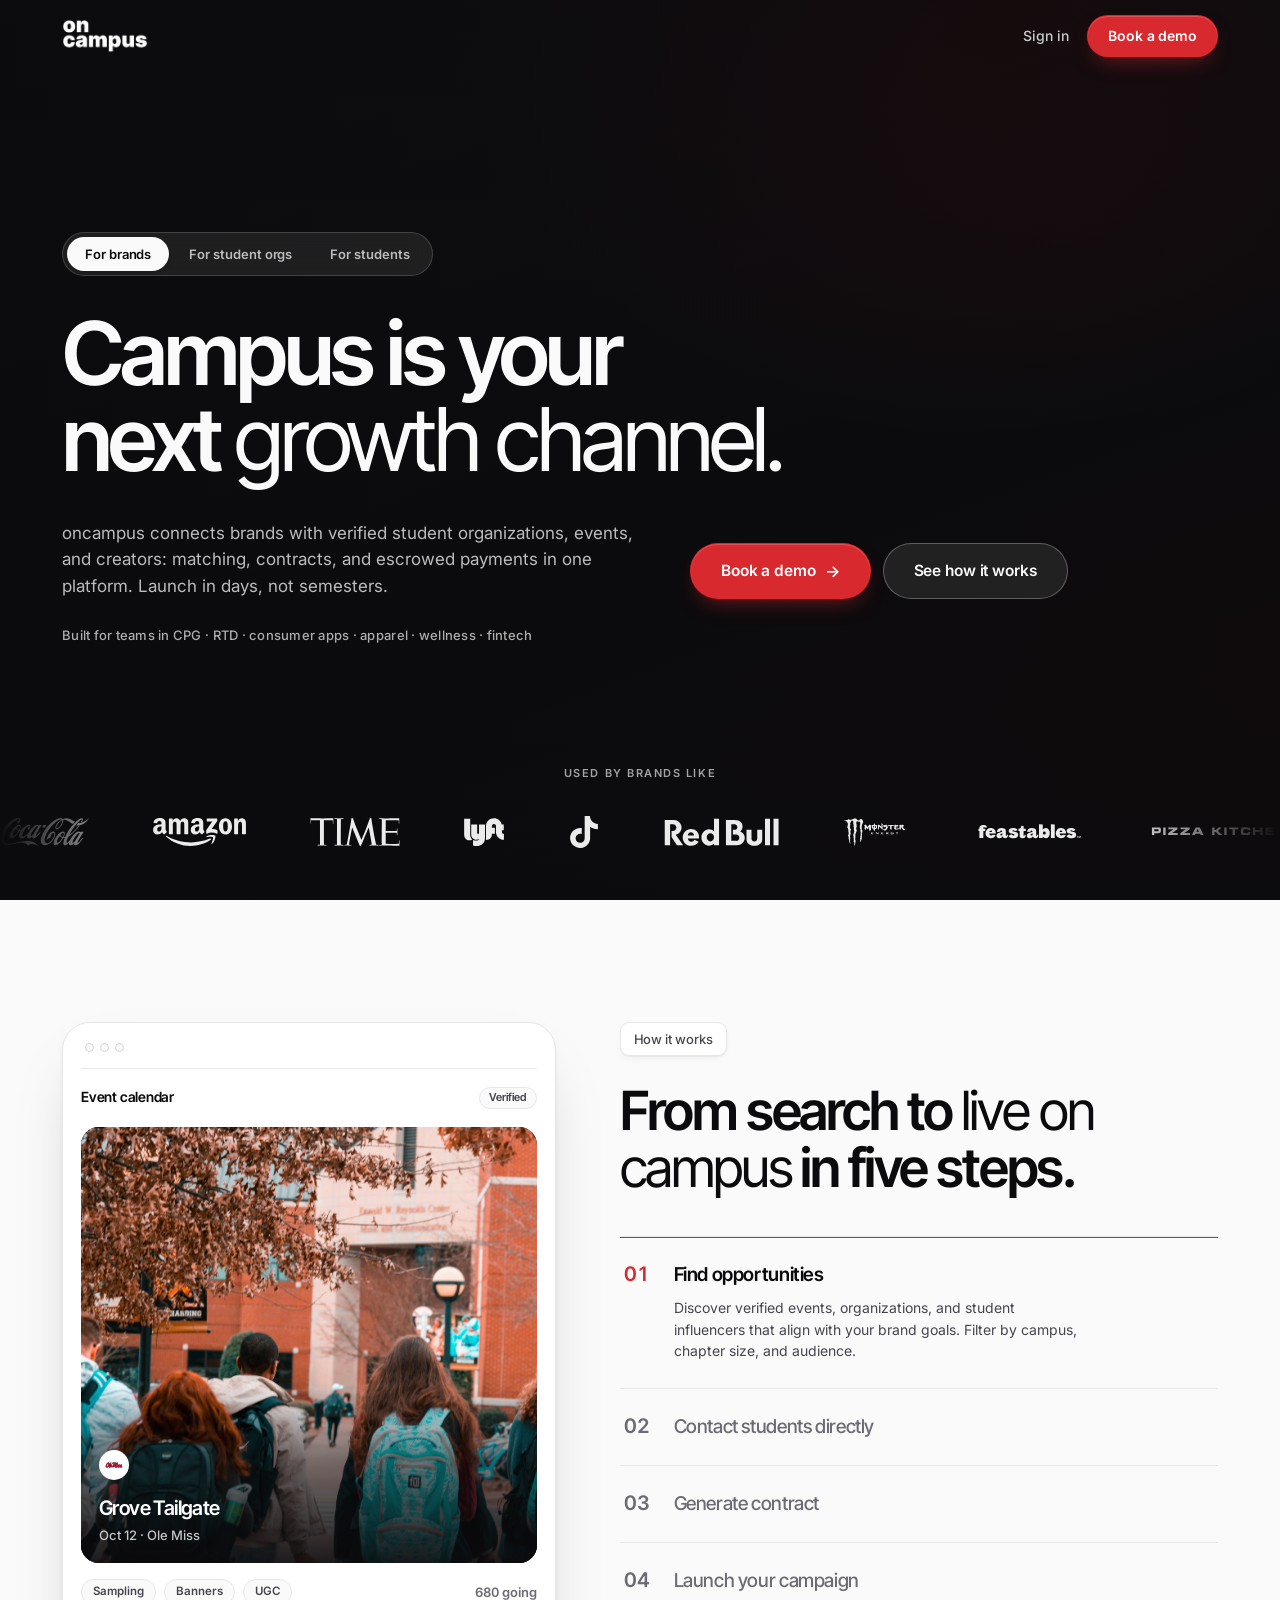
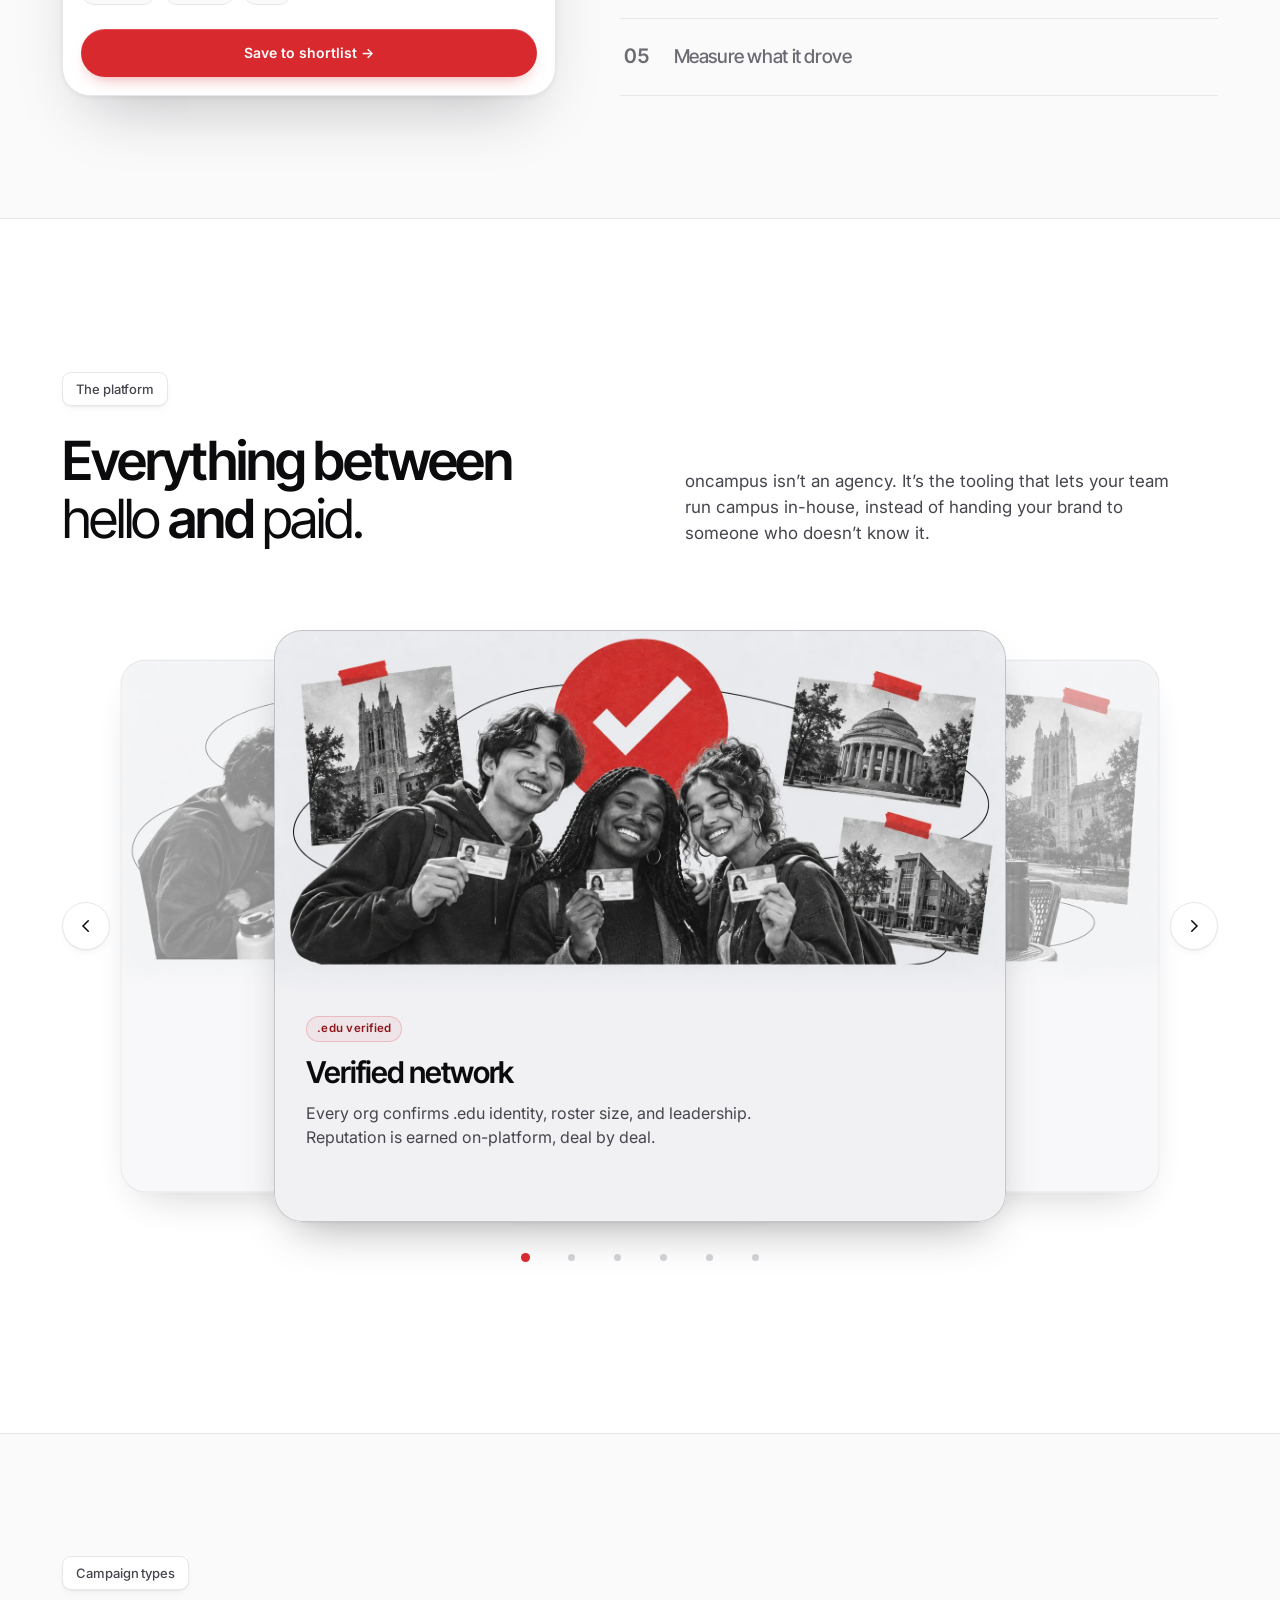
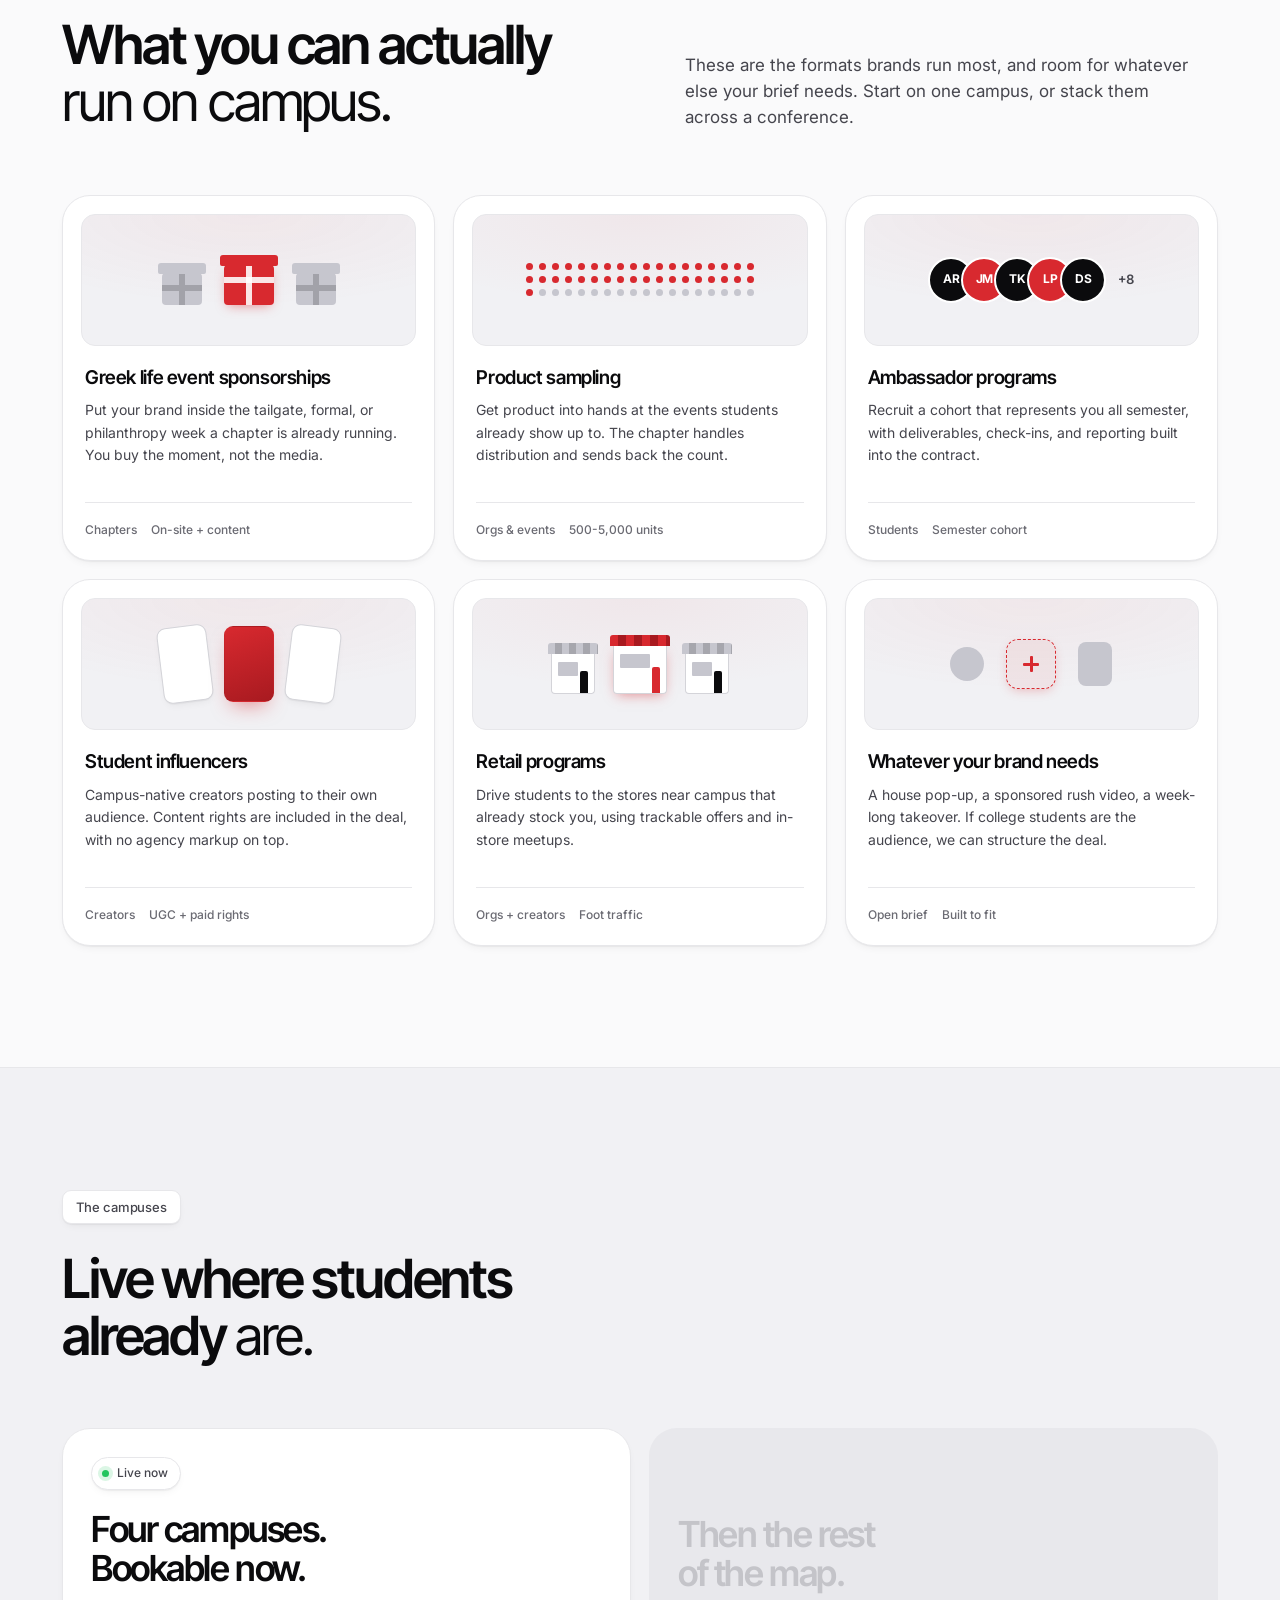
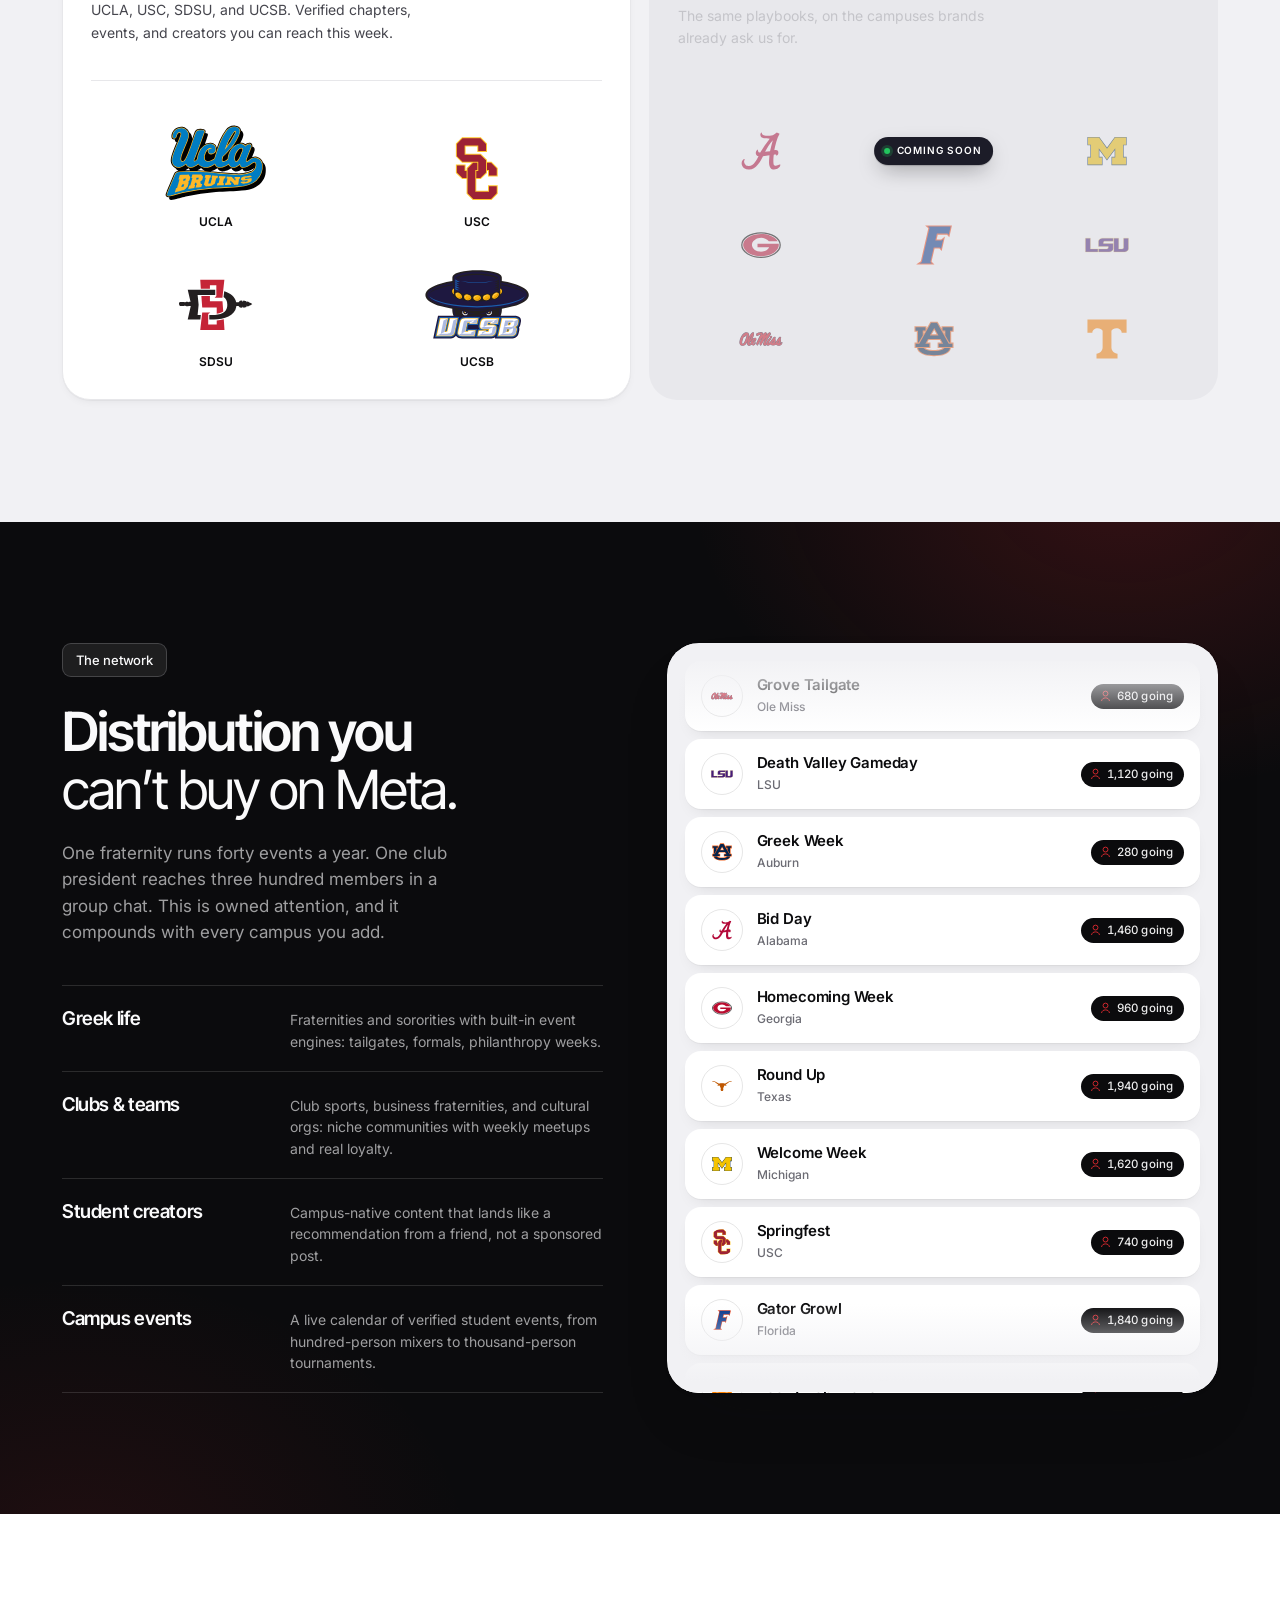
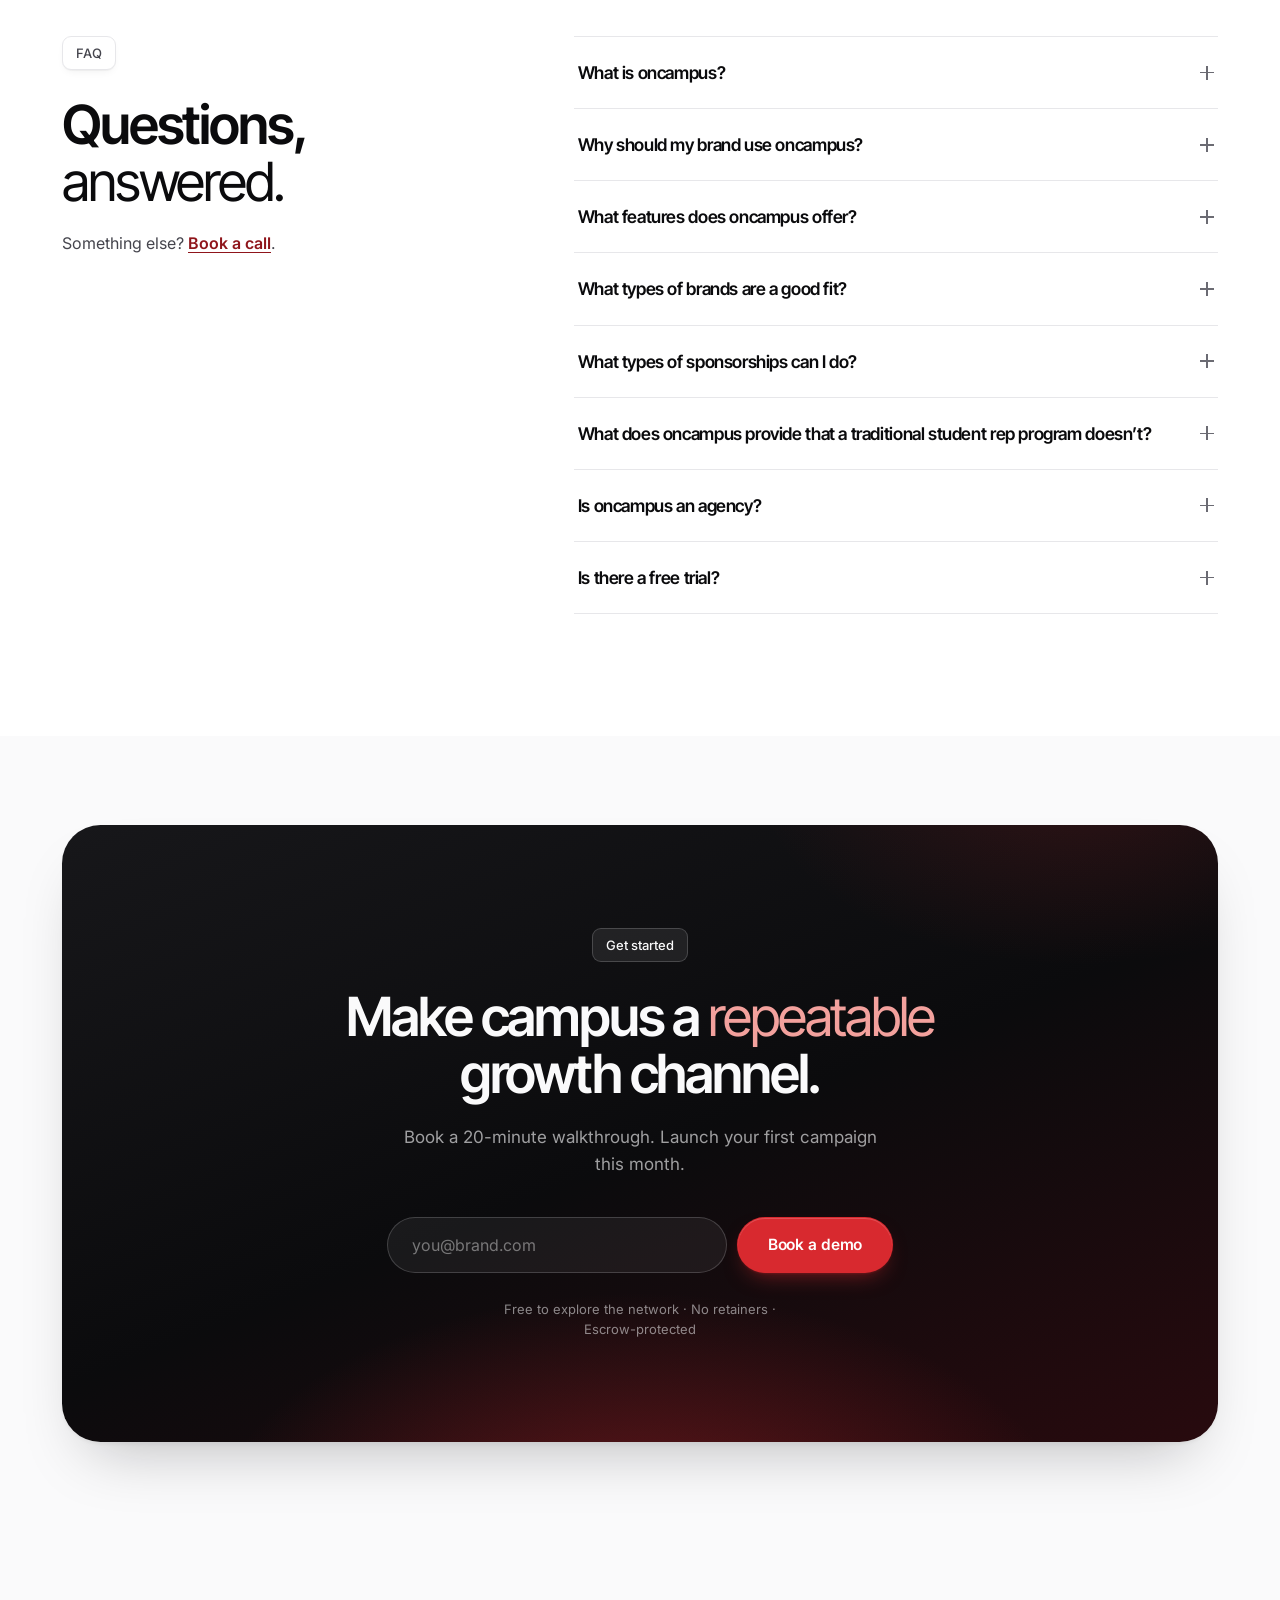
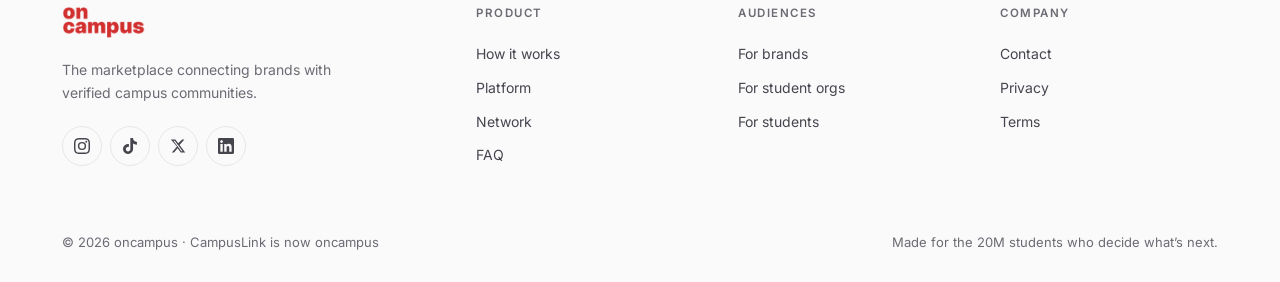
==== commit 8c64afe6: "Center the Coming soon pill on the Texas campus tile. Co-authored-by: Cursor <cursoragent@cursor.com" ====
--- a/landing/index.html
+++ b/landing/index.html
@@ -210,14 +210,14 @@
             <div class="campus-soon-body">
               <div class="campus-soon-copy">
                 <h3>Then the rest of the map.</h3>
-                <div class="campus-soon-lede">
-                  <p>The same playbooks, on the campuses brands already ask us for.</p>
-                  <span class="campus-soon-pill"><i></i>Coming soon</span>
-                </div>
+                <p>The same playbooks, on the campuses brands already ask us for.</p>
               </div>
               <ul class="campus-grid is-soon-grid" aria-hidden="true">
                 <li><img src="assets/schools/alabama.svg" alt="" width="48" height="40" loading="lazy" /></li>
-                <li><img src="assets/schools/texas.svg" alt="" width="48" height="40" loading="lazy" /></li>
+                <li>
+                  <img src="assets/schools/texas.svg" alt="" width="48" height="40" loading="lazy" />
+                  <span class="campus-soon-pill"><i></i>Coming soon</span>
+                </li>
                 <li><img src="assets/schools/michigan.svg" alt="" width="48" height="40" loading="lazy" /></li>
                 <li><img src="assets/schools/georgia.svg" alt="" width="48" height="40" loading="lazy" /></li>
                 <li><img src="assets/schools/florida.svg" alt="" width="48" height="40" loading="lazy" /></li>
--- a/landing/styles.css
+++ b/landing/styles.css
@@ -2534,7 +2534,7 @@
 }
 .campus-card.is-live h3 { color: var(--ink); }
 .campus-card > p,
-.campus-soon-lede > p {
+.campus-soon-copy > p {
   margin-top: 12px;
   font-size: var(--fs-sm);
   line-height: 1.6;
@@ -2550,14 +2550,7 @@
   padding-top: 38px;
 }
 .campus-soon-copy h3 { color: #c4c4c9; }
-.campus-soon-lede {
-  position: relative;
-  margin-top: 12px;
-}
-.campus-soon-lede > p {
-  margin-top: 0;
-  color: #c4c4c9;
-}
+.campus-soon-copy > p { color: #c4c4c9; }
 .campus-soon-pill {
   position: absolute;
   left: 50%;
@@ -2634,6 +2627,7 @@
   flex: 1;
 }
 .campus-grid.is-soon-grid li {
+  position: relative;
   display: grid;
   place-items: center;
   min-height: 72px;
